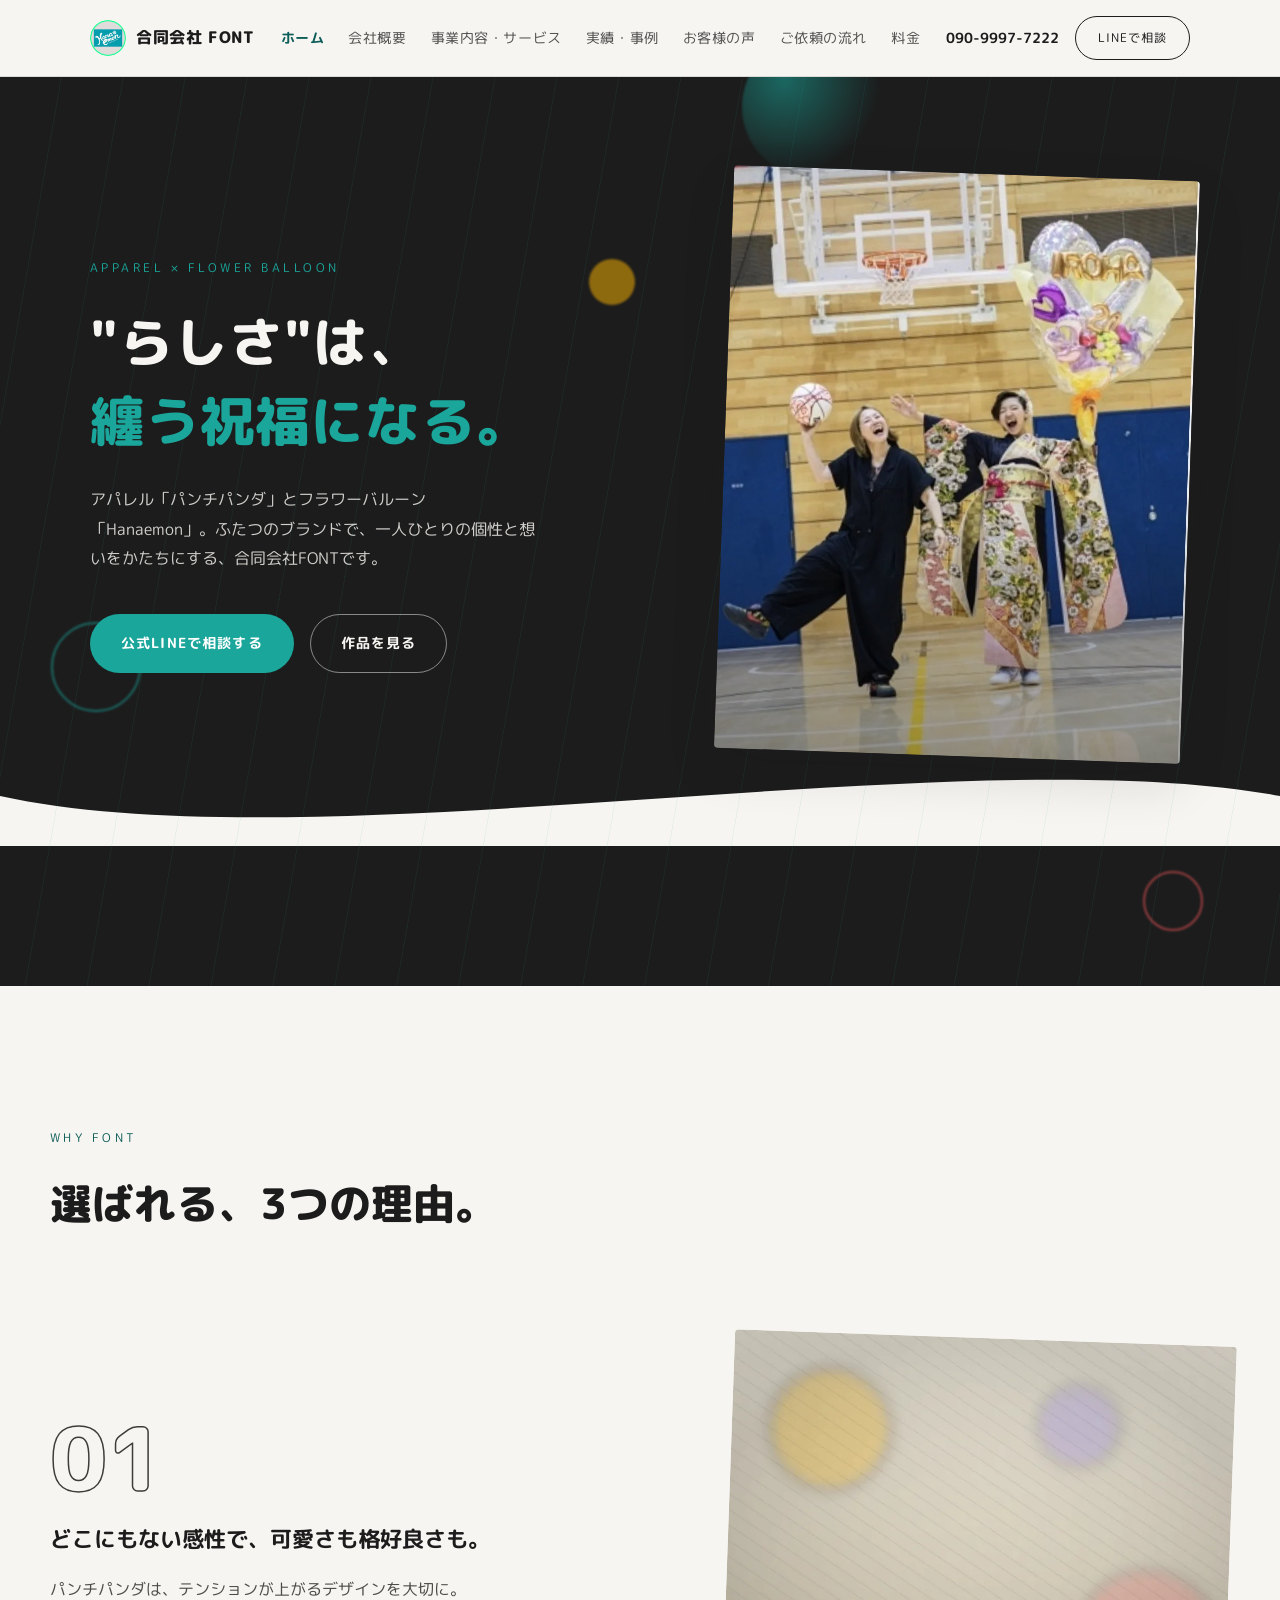
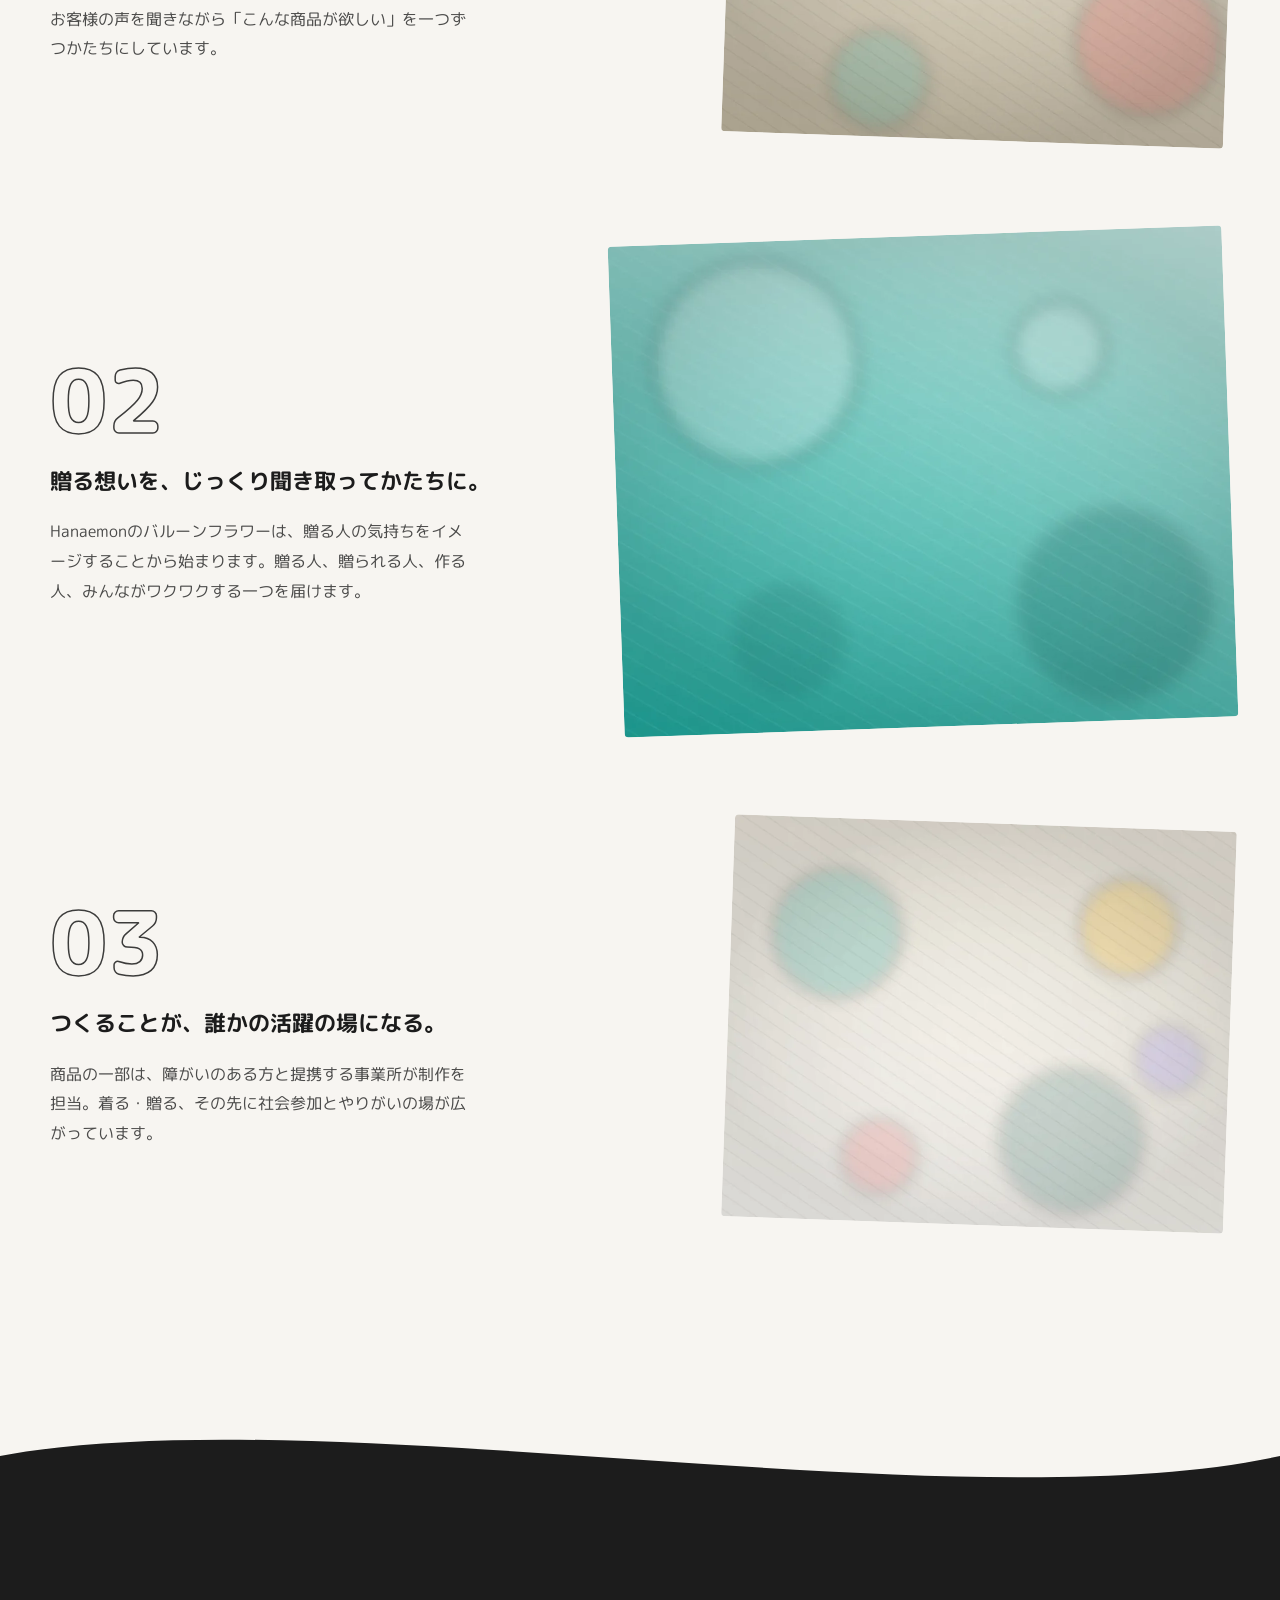
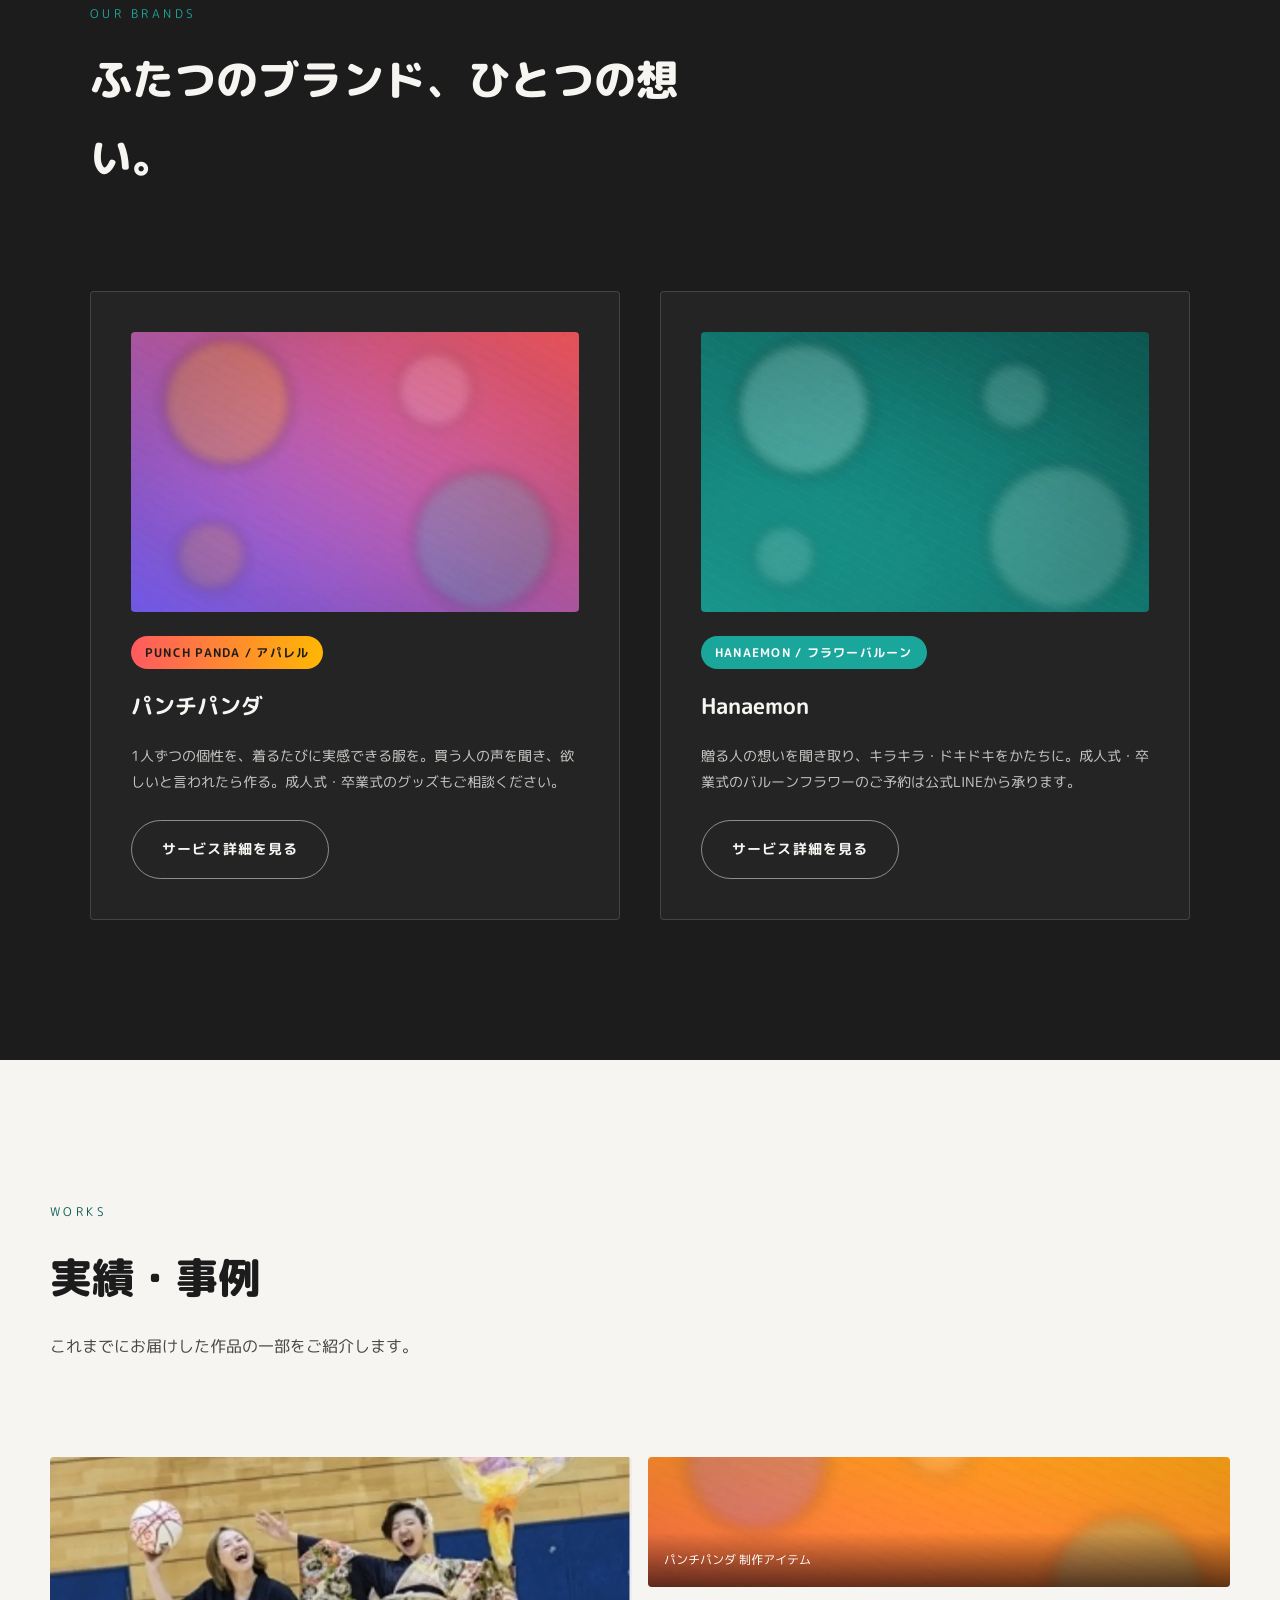
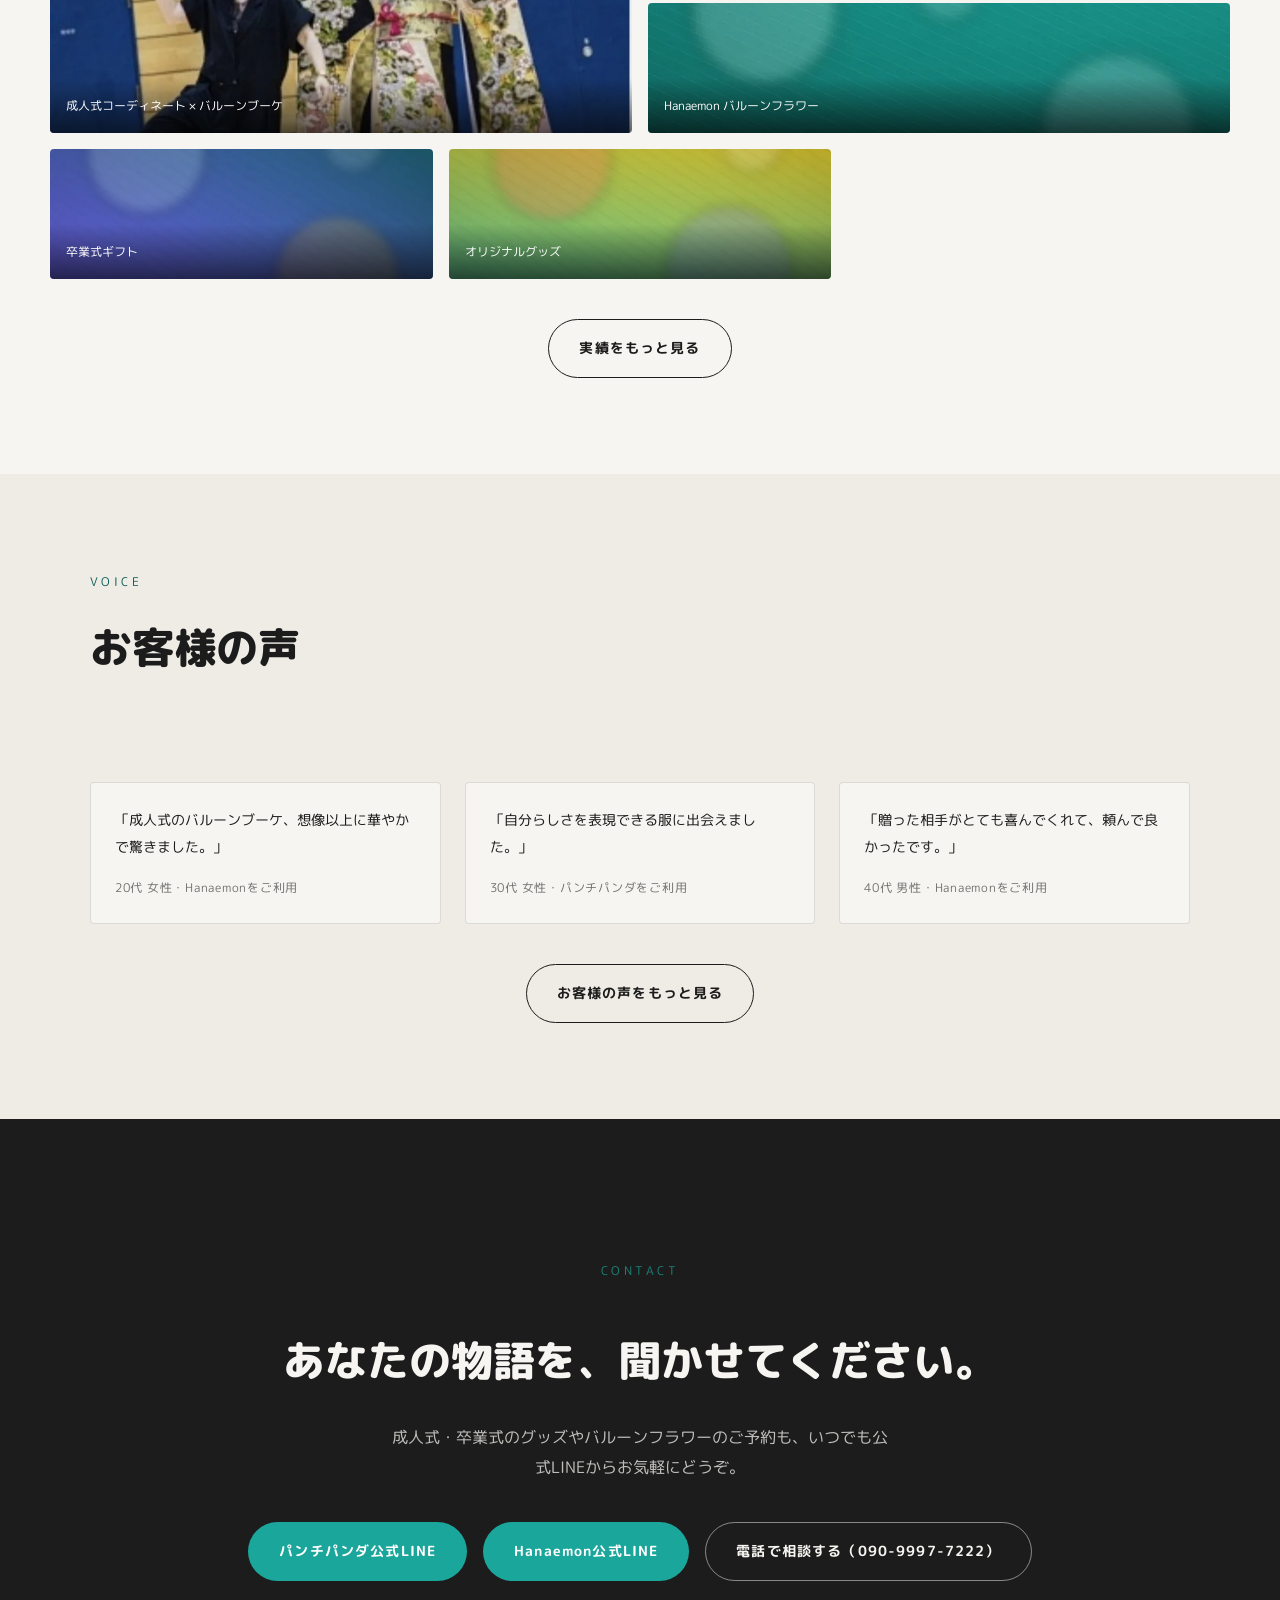
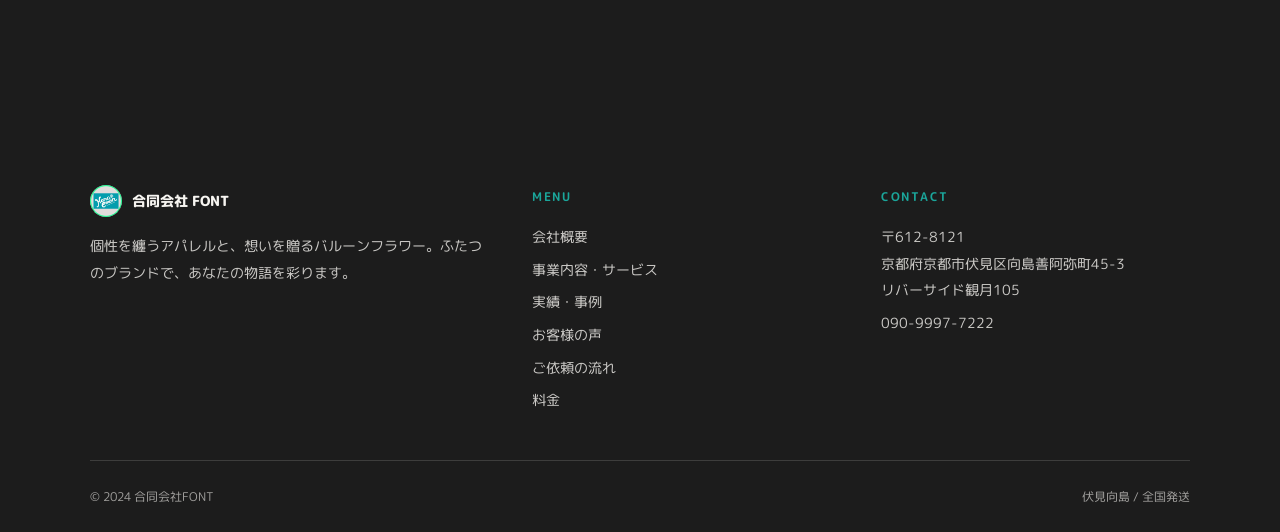
==== index.html @ 44dd6f31 "合同会社FONT コーポレートサイト 初回構築 - 全7ページ + 404ページを実装（トップ/会社概要/事業内容/実績/お客様の声/ご依頼の流れ/料金） - デザイントークンをCSS変数で一元管理、" ====
<!DOCTYPE html>
<html lang="ja">
<head>
<meta charset="UTF-8">
<meta name="viewport" content="width=device-width, initial-scale=1.0">
<title>合同会社FONT｜アパレル「パンチパンダ」× フラワーバルーン「Hanaemon」（京都・伏見向島）</title>
<meta name="description" content="京都市伏見区向島を拠点に、個性を纏うアパレル「パンチパンダ」と想いを贈るフラワーバルーン「Hanaemon」を展開する合同会社FONT。成人式・卒業式のご予約は公式LINEから。全国発送対応。">
<meta property="og:type" content="website">
<meta property="og:title" content="合同会社FONT｜パンチパンダ × Hanaemon">
<meta property="og:description" content="個性を纏うアパレルと、想いを贈るフラワーバルーン。合同会社FONTの公式サイトです。">
<meta property="og:image" content="images/hero.jpg">
<link rel="icon" href="images/favicon.png" type="image/png">
<link rel="apple-touch-icon" href="images/apple-touch-icon.png">
<link rel="preconnect" href="https://fonts.googleapis.com">
<link rel="preconnect" href="https://fonts.gstatic.com" crossorigin>
<link href="https://fonts.googleapis.com/css2?family=M+PLUS+Rounded+1c:wght@400;500;700;800&display=swap" rel="stylesheet">
<link rel="stylesheet" href="css/style.css">
</head>
<body>
<a class="skip-link" href="#main">本文へスキップ</a>

<header class="site-header">
  <div class="wrap">
    <a class="logo" href="index.html"><img src="images/logo.png" alt="合同会社FONT" width="36" height="36">合同会社 FONT</a>
    <nav class="nav">
      <button class="nav-toggle js-nav-toggle" type="button" aria-expanded="false" aria-controls="site-nav" aria-label="メニューを開閉する"><span></span></button>
      <ul class="nav-list js-site-nav" id="site-nav">
        <li><a href="index.html" aria-current="page">ホーム</a></li>
        <li><a href="about.html">会社概要</a></li>
        <li><a href="services.html">事業内容・サービス</a></li>
        <li><a href="works.html">実績・事例</a></li>
        <li><a href="voice.html">お客様の声</a></li>
        <li><a href="flow.html">ご依頼の流れ</a></li>
        <li><a href="price.html">料金</a></li>
      </ul>
    </nav>
    <div class="header-actions">
      <a class="tel-link" href="tel:09099977222">090-9997-7222</a>
      <a class="cta-pill" href="#contact">LINEで相談</a>
    </div>
  </div>
</header>

<main id="main">

  <section class="hero">
    <div class="drape"></div>
    <span class="float-orb orb-1"></span>
    <span class="float-orb orb-2"></span>
    <span class="float-orb orb-3"></span>
    <span class="float-orb orb-4"></span>
    <div class="wrap">
      <div>
        <p class="hero-eyebrow">Apparel × Flower Balloon</p>
        <h1>"らしさ"は、<em>纏う祝福になる。</em></h1>
        <p class="lead">アパレル「パンチパンダ」とフラワーバルーン「Hanaemon」。ふたつのブランドで、一人ひとりの個性と想いをかたちにする、合同会社FONTです。</p>
        <div class="hero-ctas">
          <a class="btn btn-primary" href="#contact">公式LINEで相談する</a>
          <a class="btn btn-outline-light" href="works.html">作品を見る</a>
        </div>
      </div>
      <div class="hero-visual">
        <img src="images/photo_1.webp" alt="成人式の振袖姿とバスケットボールユニフォーム姿の二人が、バルーンフラワーのブーケを手に笑い合う様子" width="917" height="1377">
      </div>
    </div>
    <svg class="wave-divider" viewBox="0 0 1440 90" preserveAspectRatio="none" aria-hidden="true"><path d="M0,40 C360,110 1080,-20 1440,40 L1440,90 L0,90 Z"></path></svg>
  </section>

  <section class="reasons wrap" id="reasons">
    <div class="section-head">
      <p class="kicker">Why FONT</p>
      <h2>選ばれる、3つの理由。</h2>
    </div>

    <div class="reason-row">
      <div class="reason-photo">
        <!-- images/section-01.webp（パンチパンダ制作風景）を配置。Codex生成画像で補完予定 -->
        <img src="images/section-01.webp" alt="パンチパンダのアパレル制作風景" loading="lazy" width="1000" height="750">
      </div>
      <div class="reason-text">
        <span class="reason-num">01</span>
        <h3>どこにもない感性で、可愛さも格好良さも。</h3>
        <p>パンチパンダは、テンションが上がるデザインを大切に。お客様の声を聞きながら「こんな商品が欲しい」を一つずつかたちにしています。</p>
      </div>
    </div>

    <div class="reason-row">
      <div class="reason-text">
        <span class="reason-num">02</span>
        <h3>贈る想いを、じっくり聞き取ってかたちに。</h3>
        <p>Hanaemonのバルーンフラワーは、贈る人の気持ちをイメージすることから始まります。贈る人、贈られる人、作る人、みんながワクワクする一つを届けます。</p>
      </div>
      <div class="reason-photo">
        <!-- images/section-02.webp（Hanaemon制作風景）を配置。Codex生成画像で補完予定 -->
        <img src="images/section-02.webp" alt="Hanaemonのバルーンフラワー制作風景" loading="lazy" width="1000" height="750">
      </div>
    </div>

    <div class="reason-row">
      <div class="reason-photo">
        <!-- images/section-03.webp（障がいのある方と一緒に取り組む制作風景）を配置。Codex生成画像で補完予定 -->
        <img src="images/section-03.webp" alt="スタッフがものづくりに取り組む様子" loading="lazy" width="1000" height="750">
      </div>
      <div class="reason-text">
        <span class="reason-num">03</span>
        <h3>つくることが、誰かの活躍の場になる。</h3>
        <p>商品の一部は、障がいのある方と提携する事業所が制作を担当。着る・贈る、その先に社会参加とやりがいの場が広がっています。</p>
      </div>
    </div>
  </section>

  <svg class="wave-divider to-ink" viewBox="0 0 1440 90" preserveAspectRatio="none" aria-hidden="true"><path d="M0,40 C360,-20 1080,110 1440,40 L1440,90 L0,90 Z"></path></svg>

  <section class="brands" id="brands">
    <div class="wrap">
      <div class="section-head">
        <p class="kicker">Our Brands</p>
        <h2 style="color:var(--color-paper);">ふたつのブランド、ひとつの想い。</h2>
      </div>
      <div class="brand-grid">
        <div class="brand-card">
          <div class="brand-photo pp">
            <!-- images/works-01.webp（パンチパンダ商品カット）を配置 -->
            <img src="images/works-01.webp" alt="パンチパンダのアパレルアイテム" loading="lazy" width="1100" height="688">
          </div>
          <span class="badge pp">PUNCH PANDA / アパレル</span>
          <h3>パンチパンダ</h3>
          <p>1人ずつの個性を、着るたびに実感できる服を。買う人の声を聞き、欲しいと言われたら作る。成人式・卒業式のグッズもご相談ください。</p>
          <a class="btn btn-outline-light" href="services.html">サービス詳細を見る</a>
        </div>
        <div class="brand-card">
          <div class="brand-photo hana">
            <!-- images/works-02.webp（Hanaemonブーケカット）を配置 -->
            <img src="images/works-02.webp" alt="Hanaemonのバルーンフラワーブーケ" loading="lazy" width="1100" height="688">
          </div>
          <span class="badge hana">HANAEMON / フラワーバルーン</span>
          <h3>Hanaemon</h3>
          <p>贈る人の想いを聞き取り、キラキラ・ドキドキをかたちに。成人式・卒業式のバルーンフラワーのご予約は公式LINEから承ります。</p>
          <a class="btn btn-outline-light" href="services.html">サービス詳細を見る</a>
        </div>
      </div>
    </div>
  </section>

  <section class="gallery-section wrap" id="gallery">
    <div class="section-head">
      <p class="kicker">Works</p>
      <h2>実績・事例</h2>
      <p class="page-lead">これまでにお届けした作品の一部をご紹介します。</p>
    </div>
    <div class="gallery">
      <figure class="g-tall">
        <img src="images/photo_1.webp" alt="成人式スタイルとバルーンブーケの組み合わせ事例" loading="lazy" width="917" height="1377">
        <figcaption>成人式コーディネート × バルーンブーケ</figcaption>
      </figure>
      <figure class="g-wide">
        <img src="images/works-03.webp" alt="パンチパンダの制作アイテム事例" loading="lazy" width="900" height="450">
        <figcaption>パンチパンダ 制作アイテム</figcaption>
      </figure>
      <figure class="g-wide">
        <img src="images/works-04.webp" alt="Hanaemonのバルーンフラワー事例" loading="lazy" width="900" height="450">
        <figcaption>Hanaemon バルーンフラワー</figcaption>
      </figure>
      <figure class="g-small">
        <img src="images/works-05.webp" alt="卒業式向けバルーンギフトの事例" loading="lazy" width="800" height="600">
        <figcaption>卒業式ギフト</figcaption>
      </figure>
      <figure class="g-small">
        <img src="images/works-06.webp" alt="パンチパンダのオリジナルグッズ事例" loading="lazy" width="800" height="600">
        <figcaption>オリジナルグッズ</figcaption>
      </figure>
    </div>
    <p class="center" style="margin-top:var(--space-4);"><a class="btn btn-outline" href="works.html">実績をもっと見る</a></p>
  </section>

  <section class="voice-section" id="voice">
    <div class="wrap">
      <div class="section-head">
        <p class="kicker">Voice</p>
        <h2>お客様の声</h2>
      </div>
      <div class="voice-row">
        <div class="voice-card">
          <p class="quote">「成人式のバルーンブーケ、想像以上に華やかで驚きました。」</p>
          <p class="who">20代 女性・Hanaemonをご利用</p>
        </div>
        <div class="voice-card">
          <p class="quote">「自分らしさを表現できる服に出会えました。」</p>
          <p class="who">30代 女性・パンチパンダをご利用</p>
        </div>
        <div class="voice-card">
          <p class="quote">「贈った相手がとても喜んでくれて、頼んで良かったです。」</p>
          <p class="who">40代 男性・Hanaemonをご利用</p>
        </div>
      </div>
      <p class="center" style="margin-top:var(--space-4);"><a class="btn btn-outline" href="voice.html">お客様の声をもっと見る</a></p>
    </div>
  </section>

  <section class="contact-cta" id="contact">
    <div class="wrap">
      <p class="kicker" style="text-align:center;color:var(--color-teal);">Contact</p>
      <h2>あなたの物語を、聞かせてください。</h2>
      <p>成人式・卒業式のグッズやバルーンフラワーのご予約も、いつでも公式LINEからお気軽にどうぞ。</p>
      <div class="contact-ctas">
        <a class="btn btn-primary" href="#" rel="noopener">パンチパンダ公式LINE</a>
        <a class="btn btn-primary" href="#" rel="noopener">Hanaemon公式LINE</a>
        <a class="btn btn-outline-light" href="tel:09099977222">電話で相談する（090-9997-7222）</a>
      </div>
    </div>
  </section>

</main>

<footer class="site-footer">
  <div class="wrap">
    <div class="footer-grid">
      <div class="footer-col">
        <div class="footer-logo"><img src="images/logo.png" alt="" width="32" height="32">合同会社 FONT</div>
        <p>個性を纏うアパレルと、想いを贈るバルーンフラワー。ふたつのブランドで、あなたの物語を彩ります。</p>
      </div>
      <div class="footer-col">
        <h4>Menu</h4>
        <a href="about.html">会社概要</a>
        <a href="services.html">事業内容・サービス</a>
        <a href="works.html">実績・事例</a>
        <a href="voice.html">お客様の声</a>
        <a href="flow.html">ご依頼の流れ</a>
        <a href="price.html">料金</a>
      </div>
      <div class="footer-col">
        <h4>Contact</h4>
        <p>〒612-8121<br>京都府京都市伏見区向島善阿弥町45-3<br>リバーサイド観月105</p>
        <a href="tel:09099977222">090-9997-7222</a>
      </div>
    </div>
    <div class="footer-bottom">
      <span>&copy; 2024 合同会社FONT</span>
      <span>伏見向島 / 全国発送</span>
    </div>
  </div>
</footer>

<script src="js/main.js"></script>
</body>
</html>
---- css/style.css ----
/* =========================================================
   合同会社FONT — style.css
   デザインの正: mockup.html の配色・フォント・余白を踏襲
   ========================================================= */

/* -----------------------------
   デザイントークン（CSS変数）
   ----------------------------- */
:root {
  /* Color */
  --color-ink: #1c1c1c;
  --color-paper: #f7f5f1;
  --color-paper-soft: #efece5;
  --color-line: rgba(28, 28, 28, 0.12);
  --color-teal: #1ba69b;
  --color-teal-deep: #0d5e58;
  --color-teal-soft: #d9efec;
  --color-pp-1: #ff5a5f;
  --color-pp-2: #ffb703;
  --color-pp-3: #7b61ff;
  --color-pp-4: #2ec4b6;
  --color-white: #ffffff;

  /* Typography */
  --font-base: 'M PLUS Rounded 1c', 'Hiragino Maru Gothic ProN', 'Yu Gothic', sans-serif;
  --fs-xs: 0.78rem;
  --fs-sm: 0.9rem;
  --fs-base: 1rem;
  --fs-md: 1.15rem;
  --fs-lg: 1.4rem;
  --fs-xl: 1.9rem;
  --fs-xxl: clamp(1.9rem, 4vw, 2.6rem);
  --fs-hero: clamp(2.1rem, 4.6vw, 3.4rem);

  /* Spacing scale */
  --space-1: 8px;
  --space-2: 16px;
  --space-3: 24px;
  --space-4: 40px;
  --space-5: 64px;
  --space-6: 96px;
  --space-7: 140px;

  /* Misc */
  --radius: 4px;
  --radius-pill: 999px;
  --shadow-soft: 0 20px 50px rgba(28, 28, 28, 0.12);
  --max-width: 1180px;
  --header-height: 76px;
}

/* -----------------------------
   リセットCSS
   ----------------------------- */
*,
*::before,
*::after {
  box-sizing: border-box;
}

html {
  -webkit-text-size-adjust: 100%;
  scroll-behavior: smooth;
  scroll-padding-top: var(--header-height);
}

body {
  margin: 0;
  font-family: var(--font-base);
  background: var(--color-paper);
  color: var(--color-ink);
  line-height: 1.85;
  -webkit-font-smoothing: antialiased;
}

img,
picture,
svg {
  max-width: 100%;
  display: block;
}

ul,
ol {
  margin: 0;
  padding: 0;
  list-style: none;
}

a {
  color: inherit;
  text-decoration: none;
}

button,
input,
textarea,
select {
  font: inherit;
  color: inherit;
}

h1, h2, h3, h4, h5, h6, p {
  margin: 0;
}

table {
  border-collapse: collapse;
  width: 100%;
}

/* -----------------------------
   レイアウト共通
   ----------------------------- */
.wrap {
  max-width: var(--max-width);
  margin: 0 auto;
  padding: 0 var(--space-4);
}

@media (max-width: 640px) {
  .wrap {
    padding: 0 var(--space-3);
  }
}

main {
  display: block;
}

.section-head {
  max-width: 640px;
  margin-bottom: var(--space-6);
}

.kicker {
  font-size: var(--fs-xs);
  letter-spacing: 0.28em;
  color: var(--color-teal-deep);
  text-transform: uppercase;
  margin-bottom: var(--space-2);
}

.section-head h2 {
  font-size: var(--fs-xxl);
  font-weight: 800;
}

.page-lead {
  max-width: 640px;
  opacity: 0.8;
  margin-top: var(--space-2);
}

/* -----------------------------
   ボタン
   ----------------------------- */
.btn {
  display: inline-flex;
  align-items: center;
  gap: 8px;
  padding: 15px 30px;
  border-radius: var(--radius-pill);
  font-size: var(--fs-sm);
  letter-spacing: 0.08em;
  font-weight: 700;
  transition: transform 0.25s ease, opacity 0.25s ease;
  cursor: pointer;
  border: 1px solid transparent;
  background: none;
}

.btn:hover {
  transform: translateY(-3px);
  opacity: 0.92;
}

.btn-primary {
  background: var(--color-teal);
  color: var(--color-white);
}

.btn-outline {
  border-color: var(--color-ink);
  color: var(--color-ink);
}

.btn-outline-light {
  border-color: rgba(247, 245, 241, 0.5);
  color: var(--color-paper);
}

/* -----------------------------
   バッジ（ブランドチップ）
   ----------------------------- */
.badge {
  display: inline-block;
  font-size: var(--fs-xs);
  letter-spacing: 0.1em;
  padding: 5px 14px;
  border-radius: var(--radius-pill);
  margin-bottom: var(--space-2);
  font-weight: 700;
}

.badge.pp {
  background: linear-gradient(90deg, var(--color-pp-1), var(--color-pp-2));
  color: var(--color-ink);
}

.badge.hana {
  background: var(--color-teal);
  color: var(--color-white);
}

/* -----------------------------
   ヘッダー
   ----------------------------- */
.site-header {
  position: sticky;
  top: 0;
  z-index: 50;
  background: rgba(247, 245, 241, 0.92);
  backdrop-filter: blur(6px);
  border-bottom: 1px solid var(--color-line);
}

.site-header .wrap {
  display: flex;
  align-items: center;
  justify-content: space-between;
  height: var(--header-height);
}

.logo {
  display: flex;
  align-items: center;
  gap: 10px;
  font-weight: 800;
  font-size: 1rem;
  letter-spacing: 0.04em;
}

.logo img {
  height: 36px;
  width: 36px;
  border-radius: 50%;
  object-fit: cover;
}

.nav {
  display: flex;
  align-items: center;
  gap: var(--space-4);
}

.nav-list {
  display: flex;
  gap: var(--space-3);
  font-size: var(--fs-sm);
  letter-spacing: 0.04em;
}

.nav-list a {
  opacity: 0.75;
  transition: opacity 0.2s ease;
}

.nav-list a:hover,
.nav-list a[aria-current="page"] {
  opacity: 1;
  color: var(--color-teal-deep);
  font-weight: 700;
}

.header-actions {
  display: flex;
  align-items: center;
  gap: var(--space-2);
}

.tel-link {
  font-size: var(--fs-sm);
  font-weight: 700;
  white-space: nowrap;
}

.cta-pill {
  border: 1px solid var(--color-ink);
  border-radius: var(--radius-pill);
  padding: 9px 22px;
  font-size: var(--fs-xs);
  letter-spacing: 0.08em;
  white-space: nowrap;
  transition: background 0.2s ease, color 0.2s ease;
}

.cta-pill:hover {
  background: var(--color-ink);
  color: var(--color-paper);
}

.nav-toggle {
  display: none;
  width: 40px;
  height: 40px;
  border: none;
  background: none;
  position: relative;
  cursor: pointer;
}

.nav-toggle span,
.nav-toggle span::before,
.nav-toggle span::after {
  content: '';
  position: absolute;
  left: 8px;
  right: 8px;
  height: 2px;
  background: var(--color-ink);
  transition: transform 0.25s ease, opacity 0.25s ease;
}

.nav-toggle span { top: 19px; }
.nav-toggle span::before { top: -8px; }
.nav-toggle span::after { top: 8px; }

body.nav-open .nav-toggle span { background: transparent; }
body.nav-open .nav-toggle span::before { transform: translateY(8px) rotate(45deg); }
body.nav-open .nav-toggle span::after { transform: translateY(-8px) rotate(-45deg); }

@media (max-width: 900px) {
  .nav-list {
    position: fixed;
    top: var(--header-height);
    left: 0;
    right: 0;
    bottom: 0;
    flex-direction: column;
    background: var(--color-paper);
    padding: var(--space-4) var(--space-4);
    gap: var(--space-3);
    font-size: var(--fs-md);
    transform: translateY(-8px);
    opacity: 0;
    visibility: hidden;
    transition: opacity 0.25s ease, transform 0.25s ease, visibility 0.25s ease;
    overflow-y: auto;
  }

  .nav-list.is-open {
    opacity: 1;
    transform: translateY(0);
    visibility: visible;
  }

  .nav-toggle {
    display: block;
  }

  .header-actions .cta-pill {
    display: none;
  }
}

/* -----------------------------
   フッター
   ----------------------------- */
.site-footer {
  background: var(--color-ink);
  color: var(--color-paper);
  padding: var(--space-5) 0 var(--space-3);
  font-size: var(--fs-sm);
}

.footer-grid {
  display: grid;
  grid-template-columns: 1.3fr 1fr 1fr;
  gap: var(--space-4);
  padding-bottom: var(--space-4);
  border-bottom: 1px solid rgba(247, 245, 241, 0.15);
}

.footer-logo {
  display: flex;
  align-items: center;
  gap: 10px;
  font-weight: 800;
  margin-bottom: var(--space-2);
}

.footer-logo img {
  height: 32px;
  width: 32px;
  border-radius: 50%;
  object-fit: cover;
  background: var(--color-paper);
}

.footer-col h4 {
  font-size: var(--fs-xs);
  letter-spacing: 0.14em;
  text-transform: uppercase;
  color: var(--color-teal);
  margin-bottom: var(--space-2);
}

.footer-col p,
.footer-col a {
  opacity: 0.8;
  display: block;
  margin-bottom: 6px;
}

.footer-col a:hover {
  opacity: 1;
}

.footer-bottom {
  display: flex;
  justify-content: space-between;
  flex-wrap: wrap;
  gap: var(--space-2);
  padding-top: var(--space-3);
  opacity: 0.6;
  font-size: var(--fs-xs);
}

@media (max-width: 760px) {
  .footer-grid {
    grid-template-columns: 1fr;
    gap: var(--space-3);
  }
}

/* -----------------------------
   ウェーブ区切り
   ----------------------------- */
.wave-divider {
  display: block;
  width: 100%;
  height: 90px;
}

.wave-divider path {
  fill: var(--color-paper);
}

.wave-divider.to-ink path {
  fill: var(--color-ink);
}

/* -----------------------------
   ヒーロー（トップページ）
   ----------------------------- */
.hero {
  position: relative;
  overflow: hidden;
  background: var(--color-ink);
  color: var(--color-paper);
  padding: var(--space-6) 0 var(--space-7);
}

.hero .wrap {
  position: relative;
  z-index: 2;
  display: grid;
  grid-template-columns: 1.1fr 0.9fr;
  gap: var(--space-5);
  align-items: center;
}

.hero-eyebrow {
  font-size: var(--fs-xs);
  letter-spacing: 0.28em;
  color: var(--color-teal);
  margin-bottom: var(--space-3);
  text-transform: uppercase;
}

.hero h1 {
  font-size: var(--fs-hero);
  font-weight: 800;
  line-height: 1.45;
  margin: 0 0 var(--space-3);
  letter-spacing: 0.02em;
}

.hero h1 em {
  font-style: normal;
  color: var(--color-teal);
  display: block;
}

.hero .lead {
  font-size: var(--fs-base);
  opacity: 0.82;
  max-width: 46ch;
  margin-bottom: var(--space-4);
}

.hero-ctas {
  display: flex;
  gap: var(--space-2);
  flex-wrap: wrap;
}

.hero-visual {
  position: relative;
  aspect-ratio: 4 / 5;
  border-radius: var(--radius);
  overflow: hidden;
  transform: rotate(2deg);
  box-shadow: var(--shadow-soft);
}

.hero-visual img {
  width: 100%;
  height: 100%;
  object-fit: cover;
}

.hero-visual::after {
  content: '';
  position: absolute;
  inset: 0;
  background: linear-gradient(0deg, rgba(0, 0, 0, 0.35), transparent 45%);
  pointer-events: none;
}

.float-orb {
  position: absolute;
  border-radius: 50%;
  filter: blur(1px);
  opacity: 0.55;
  animation: floaty 9s ease-in-out infinite;
}

.orb-1 { width: 140px; height: 140px; background: radial-gradient(circle at 30% 30%, var(--color-teal), transparent 70%); top: -40px; left: 58%; animation-duration: 11s; }
.orb-2 { width: 90px; height: 90px; border: 2px solid var(--color-teal); top: 60%; left: 4%; animation-duration: 8s; animation-delay: 1.2s; }
.orb-3 { width: 46px; height: 46px; background: var(--color-pp-2); top: 20%; left: 46%; opacity: 0.5; animation-duration: 7s; animation-delay: 0.4s; }
.orb-4 { width: 60px; height: 60px; border: 2px solid var(--color-pp-1); border-radius: 50%; bottom: 6%; right: 6%; animation-duration: 10s; }

@keyframes floaty {
  0%, 100% { transform: translateY(0) translateX(0); }
  50% { transform: translateY(-22px) translateX(10px); }
}

.drape {
  position: absolute;
  inset: 0;
  z-index: 1;
  opacity: 0.15;
  background-image: repeating-linear-gradient(100deg, transparent 0 60px, rgba(27, 166, 155, 0.5) 60px 61px);
}

@media (prefers-reduced-motion: reduce) {
  .float-orb { animation: none; }
}

/* -----------------------------
   ページヒーロー（下層ページ用の簡易見出し）
   ----------------------------- */
.page-hero {
  background: var(--color-ink);
  color: var(--color-paper);
  padding: var(--space-5) 0 var(--space-6);
  position: relative;
  overflow: hidden;
}

.page-hero h1 {
  font-size: var(--fs-xxl);
  font-weight: 800;
}

/* -----------------------------
   選ばれる理由（連番セクション）
   ----------------------------- */
.reasons {
  padding: var(--space-7) 0 var(--space-6);
}

.reason-row {
  display: grid;
  grid-template-columns: 0.9fr 1.1fr;
  gap: var(--space-5);
  align-items: center;
  margin-bottom: var(--space-6);
}

.reason-row:nth-child(even) {
  direction: rtl;
}

.reason-row:nth-child(even) > * {
  direction: ltr;
}

.reason-num {
  font-size: 5.5rem;
  font-weight: 800;
  color: transparent;
  -webkit-text-stroke: 1.5px var(--color-ink);
  line-height: 1;
  opacity: 0.85;
}

.reason-photo {
  aspect-ratio: 5 / 4;
  background: var(--color-paper-soft);
  border-radius: var(--radius);
  transform: rotate(-2deg);
  transition: transform 0.4s ease, filter 0.4s ease;
  overflow: hidden;
}

.reason-row:nth-child(even) .reason-photo {
  transform: rotate(2deg);
}

.reason-photo:hover {
  transform: rotate(0deg) scale(1.02);
  filter: saturate(1.15);
}

.reason-photo img {
  width: 100%;
  height: 100%;
  object-fit: cover;
}

.reason-text h3 {
  font-size: var(--fs-lg);
  margin: var(--space-2) 0;
  font-weight: 700;
}

.reason-text p {
  opacity: 0.78;
  max-width: 42ch;
}

/* -----------------------------
   ブランド紹介
   ----------------------------- */
.brands {
  background: var(--color-ink);
  color: var(--color-paper);
  padding: var(--space-6) 0 var(--space-7);
}

.brands .kicker {
  color: var(--color-teal);
}

.brand-grid {
  display: grid;
  grid-template-columns: 1fr 1fr;
  gap: var(--space-4);
  margin-top: var(--space-5);
}

.brand-card {
  background: rgba(247, 245, 241, 0.04);
  border: 1px solid rgba(247, 245, 241, 0.14);
  border-radius: var(--radius);
  padding: var(--space-4);
}

.brand-photo {
  aspect-ratio: 16 / 10;
  border-radius: var(--radius);
  margin-bottom: var(--space-3);
  overflow: hidden;
}

.brand-photo img {
  width: 100%;
  height: 100%;
  object-fit: cover;
}

.brand-card h3 {
  font-size: var(--fs-lg);
  margin: 0 0 var(--space-2);
}

.brand-card p {
  opacity: 0.78;
  font-size: var(--fs-sm);
}

.brand-card .btn {
  margin-top: var(--space-3);
}

@media (max-width: 900px) {
  .brand-grid {
    grid-template-columns: 1fr;
  }
}

/* -----------------------------
   ギャラリー
   ----------------------------- */
.gallery-section {
  padding: var(--space-7) 0 var(--space-6);
}

.gallery {
  display: grid;
  grid-template-columns: repeat(6, 1fr);
  grid-auto-rows: 130px;
  gap: var(--space-2);
  margin-top: var(--space-5);
}

.gallery figure {
  margin: 0;
  border-radius: var(--radius);
  overflow: hidden;
  position: relative;
  background: var(--color-paper-soft);
}

.gallery img {
  width: 100%;
  height: 100%;
  object-fit: cover;
  transition: transform 0.35s ease, filter 0.35s ease;
}

.gallery figure:hover img {
  transform: scale(1.05);
  filter: saturate(1.25);
}

.gallery figcaption {
  position: absolute;
  left: 0;
  right: 0;
  bottom: 0;
  padding: var(--space-2);
  font-size: var(--fs-xs);
  color: var(--color-white);
  background: linear-gradient(0deg, rgba(0, 0, 0, 0.6), transparent);
}

.gallery .g-tall { grid-column: span 3; grid-row: span 2; }
.gallery .g-wide { grid-column: span 3; grid-row: span 1; }
.gallery .g-small { grid-column: span 2; grid-row: span 1; }

@media (max-width: 760px) {
  .gallery {
    grid-template-columns: repeat(2, 1fr);
    grid-auto-rows: 160px;
  }
  .gallery .g-tall,
  .gallery .g-wide,
  .gallery .g-small {
    grid-column: span 1;
    grid-row: span 1;
  }
}

/* -----------------------------
   お客様の声
   ----------------------------- */
.voice-section {
  padding: var(--space-6) 0;
  background: var(--color-paper-soft);
}

.voice-row {
  display: grid;
  grid-template-columns: repeat(3, 1fr);
  gap: var(--space-3);
  margin-top: var(--space-5);
}

.voice-card {
  background: var(--color-paper);
  border: 1px solid var(--color-line);
  border-radius: var(--radius);
  padding: var(--space-3);
}

.voice-card .voice-photo {
  aspect-ratio: 4 / 3;
  border-radius: var(--radius);
  overflow: hidden;
  margin-bottom: var(--space-2);
}

.voice-card .voice-photo img {
  width: 100%;
  height: 100%;
  object-fit: cover;
}

.voice-card p.quote {
  font-size: var(--fs-sm);
  margin-bottom: var(--space-2);
}

.voice-card .who {
  font-size: var(--fs-xs);
  opacity: 0.6;
  letter-spacing: 0.06em;
}

@media (max-width: 760px) {
  .voice-row {
    grid-template-columns: 1fr;
  }
}

/* -----------------------------
   お問い合わせCTA
   ----------------------------- */
.contact-cta {
  padding: var(--space-7) 0;
  text-align: center;
  position: relative;
  overflow: hidden;
  background: var(--color-ink);
  color: var(--color-paper);
}

.contact-cta h2 {
  font-size: var(--fs-xxl);
  font-weight: 800;
  margin-bottom: var(--space-3);
}

.contact-cta p {
  opacity: 0.75;
  max-width: 50ch;
  margin: 0 auto var(--space-4);
}

.contact-ctas {
  display: flex;
  gap: var(--space-2);
  justify-content: center;
  flex-wrap: wrap;
}

/* -----------------------------
   汎用: テーブル（会社概要・料金）
   ----------------------------- */
.info-table {
  border-top: 1px solid var(--color-line);
  margin-top: var(--space-5);
}

.info-table tr {
  border-bottom: 1px solid var(--color-line);
}

.info-table th,
.info-table td {
  text-align: left;
  padding: var(--space-3) var(--space-2);
  font-size: var(--fs-sm);
  vertical-align: top;
}

.info-table th {
  width: 220px;
  color: var(--color-teal-deep);
  font-weight: 700;
  letter-spacing: 0.04em;
}

@media (max-width: 640px) {
  .info-table,
  .info-table thead,
  .info-table tbody,
  .info-table tr,
  .info-table th,
  .info-table td {
    display: block;
    width: 100%;
  }
  .info-table th {
    border-bottom: none;
    padding-bottom: 4px;
  }
  .info-table tr {
    padding: var(--space-2) 0;
  }
  .price-table thead {
    margin-bottom: var(--space-1);
  }
  .price-table thead th {
    padding: var(--space-1) var(--space-2);
  }
}

.price-table th,
.price-table td {
  padding: var(--space-2);
}

.price-table thead th {
  background: var(--color-ink);
  color: var(--color-paper);
  width: auto;
}

/* -----------------------------
   汎用: ステップカード（ご依頼の流れ）
   ----------------------------- */
.flow-grid {
  display: grid;
  grid-template-columns: repeat(3, 1fr);
  gap: var(--space-3);
  margin-top: var(--space-5);
}

.flow-card {
  background: var(--color-white);
  border: 1px solid var(--color-line);
  border-radius: var(--radius);
  padding: var(--space-3);
  position: relative;
}

.flow-card .flow-num {
  font-size: 2.2rem;
  font-weight: 800;
  color: var(--color-teal);
  margin-bottom: var(--space-1);
}

.flow-card h3 {
  font-size: var(--fs-md);
  margin-bottom: var(--space-1);
  font-weight: 700;
}

.flow-card p {
  font-size: var(--fs-sm);
  opacity: 0.78;
}

@media (max-width: 900px) {
  .flow-grid {
    grid-template-columns: 1fr;
  }
}

/* -----------------------------
   汎用ユーティリティ
   ----------------------------- */
.section {
  padding: var(--space-6) 0;
}

.section-alt {
  background: var(--color-paper-soft);
}

.center {
  text-align: center;
}

.sr-only {
  position: absolute;
  width: 1px;
  height: 1px;
  padding: 0;
  margin: -1px;
  overflow: hidden;
  clip: rect(0, 0, 0, 0);
  white-space: nowrap;
  border: 0;
}

.skip-link {
  position: absolute;
  left: -9999px;
  top: 0;
  background: var(--color-teal);
  color: var(--color-white);
  padding: 10px 16px;
  z-index: 100;
}

.skip-link:focus {
  left: var(--space-2);
  top: var(--space-2);
}
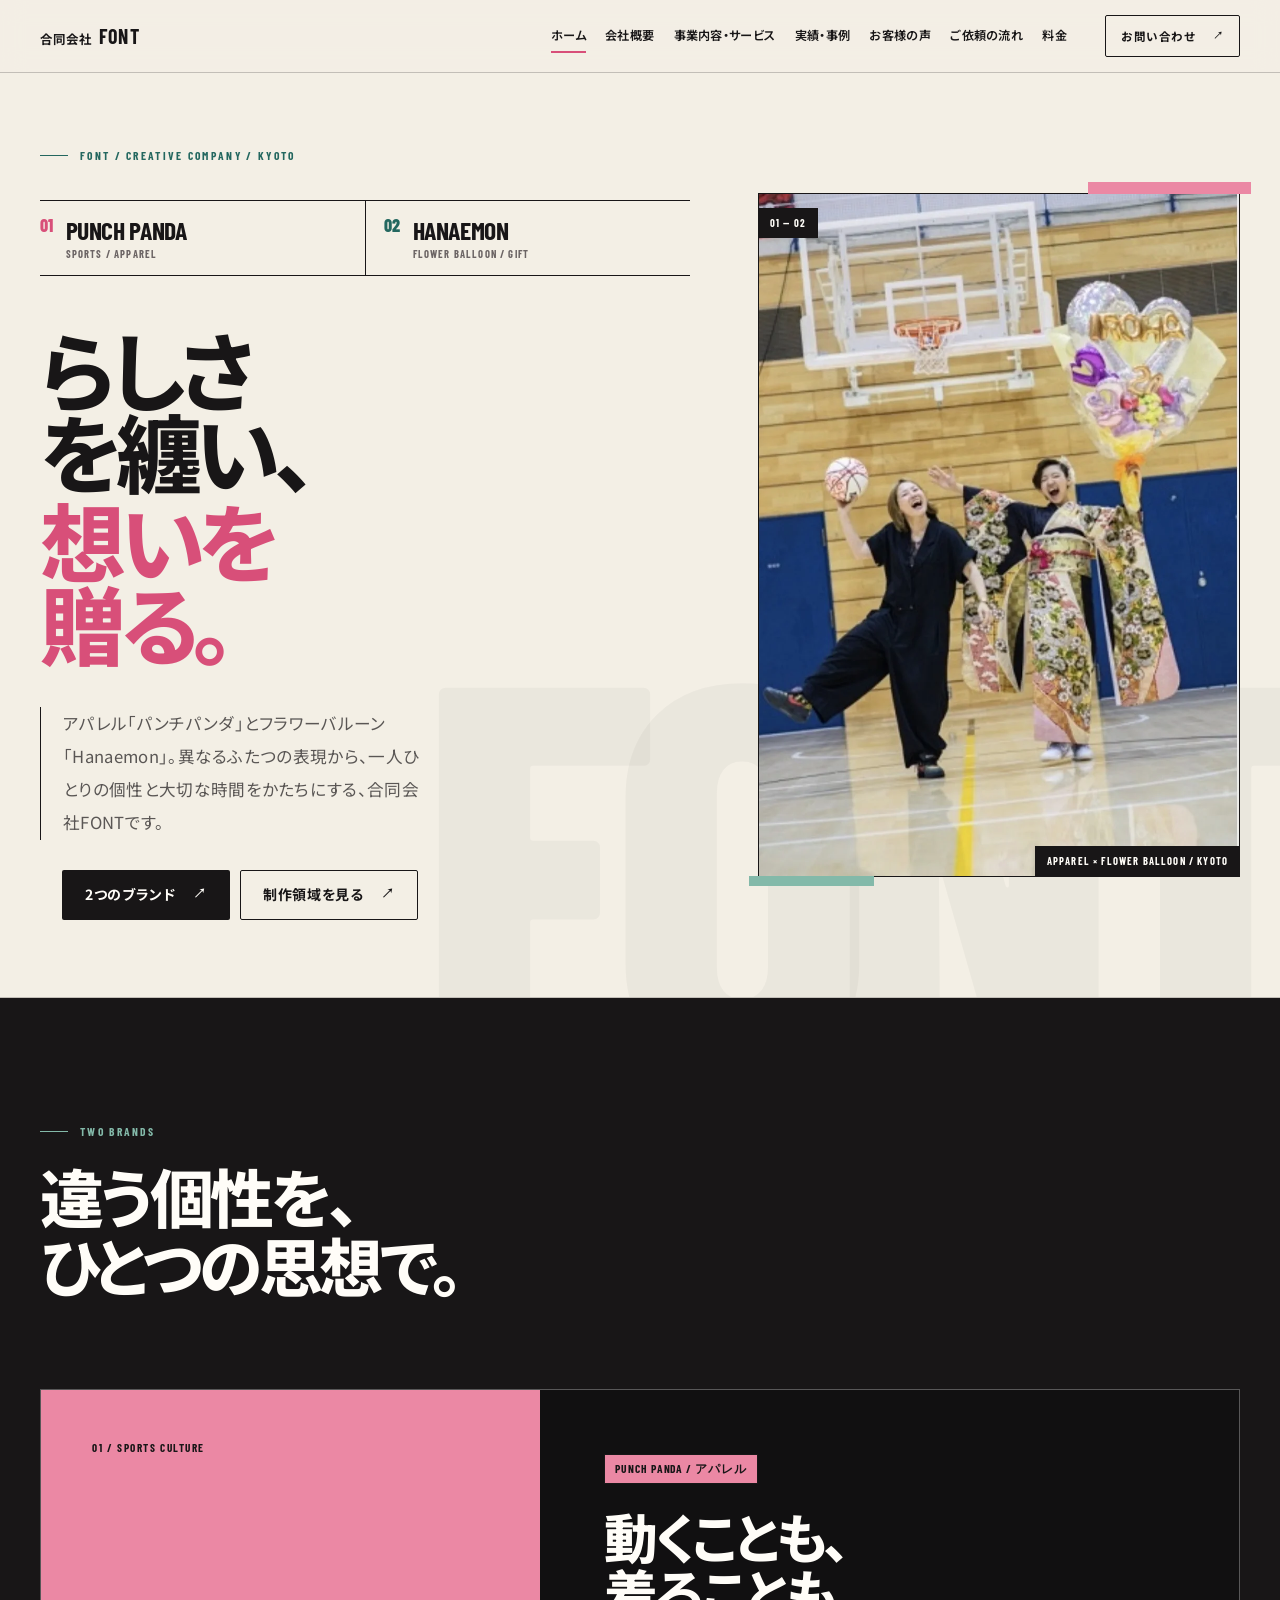
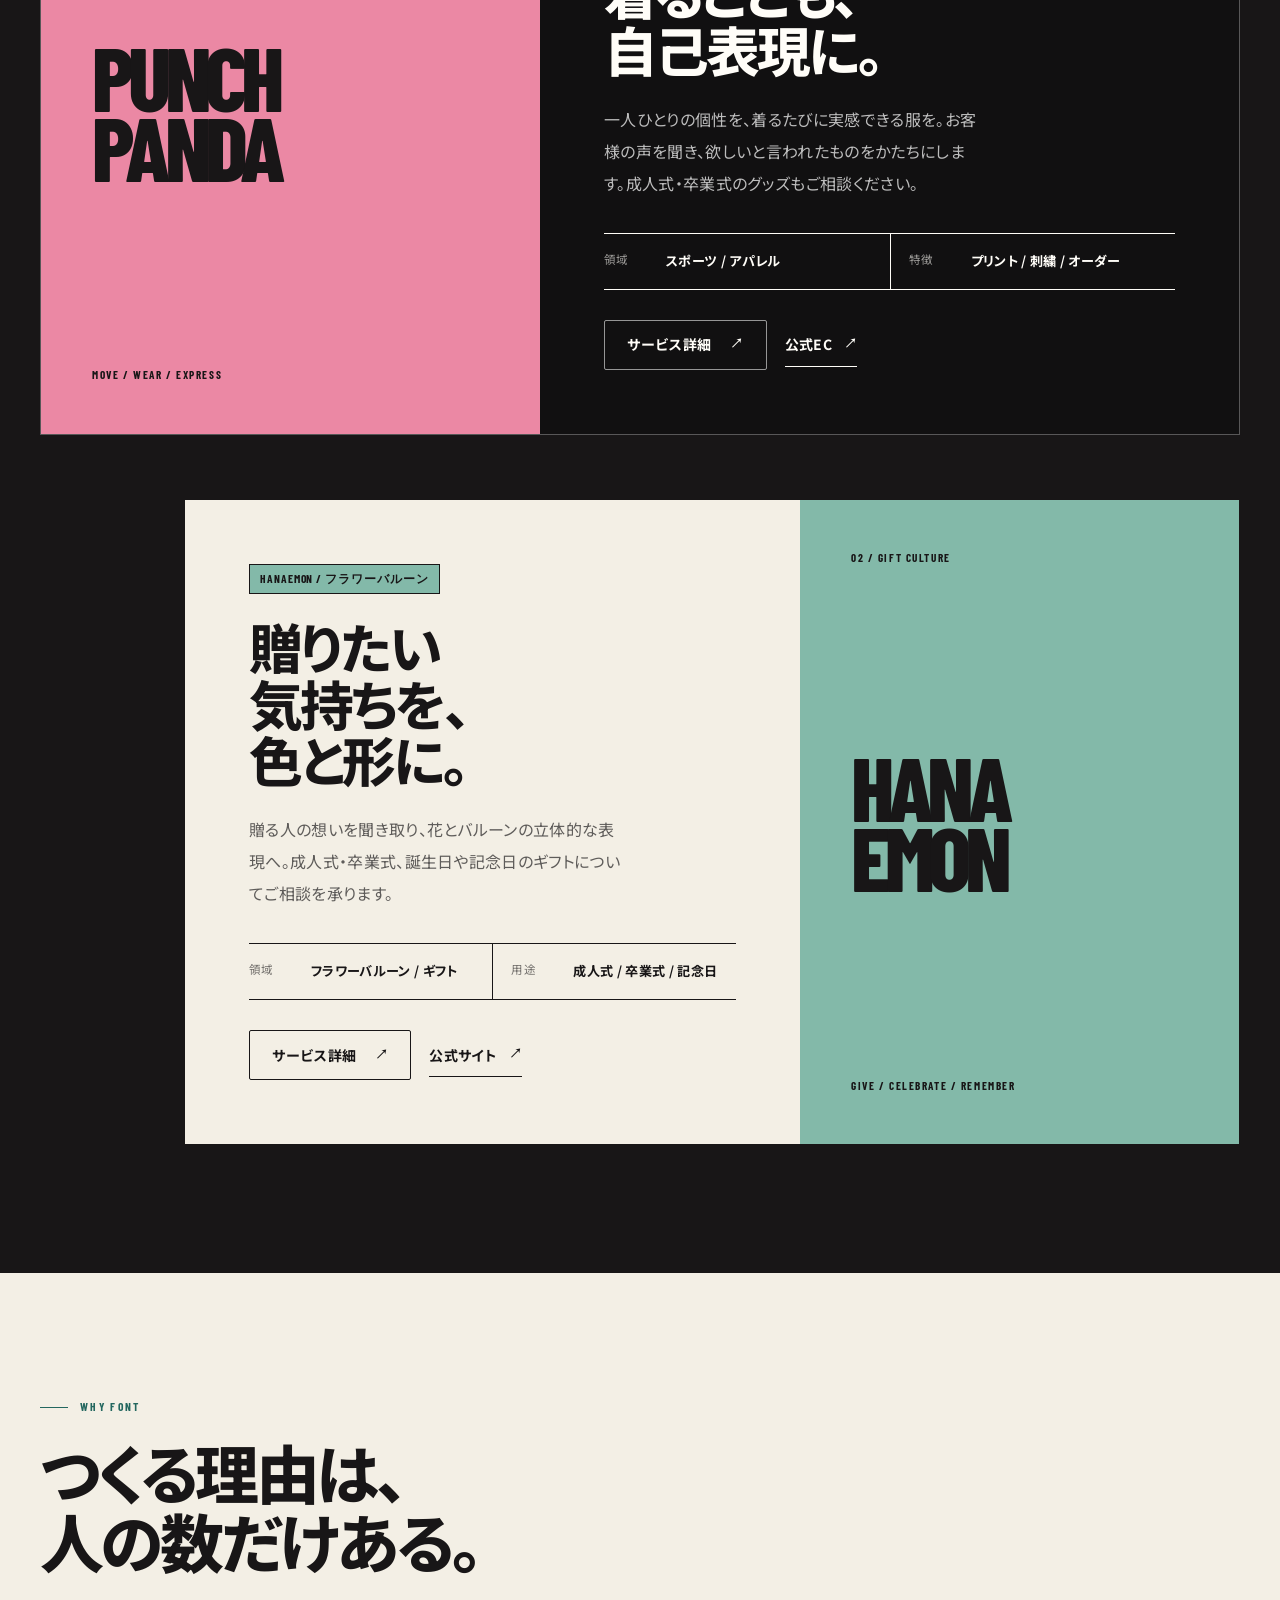
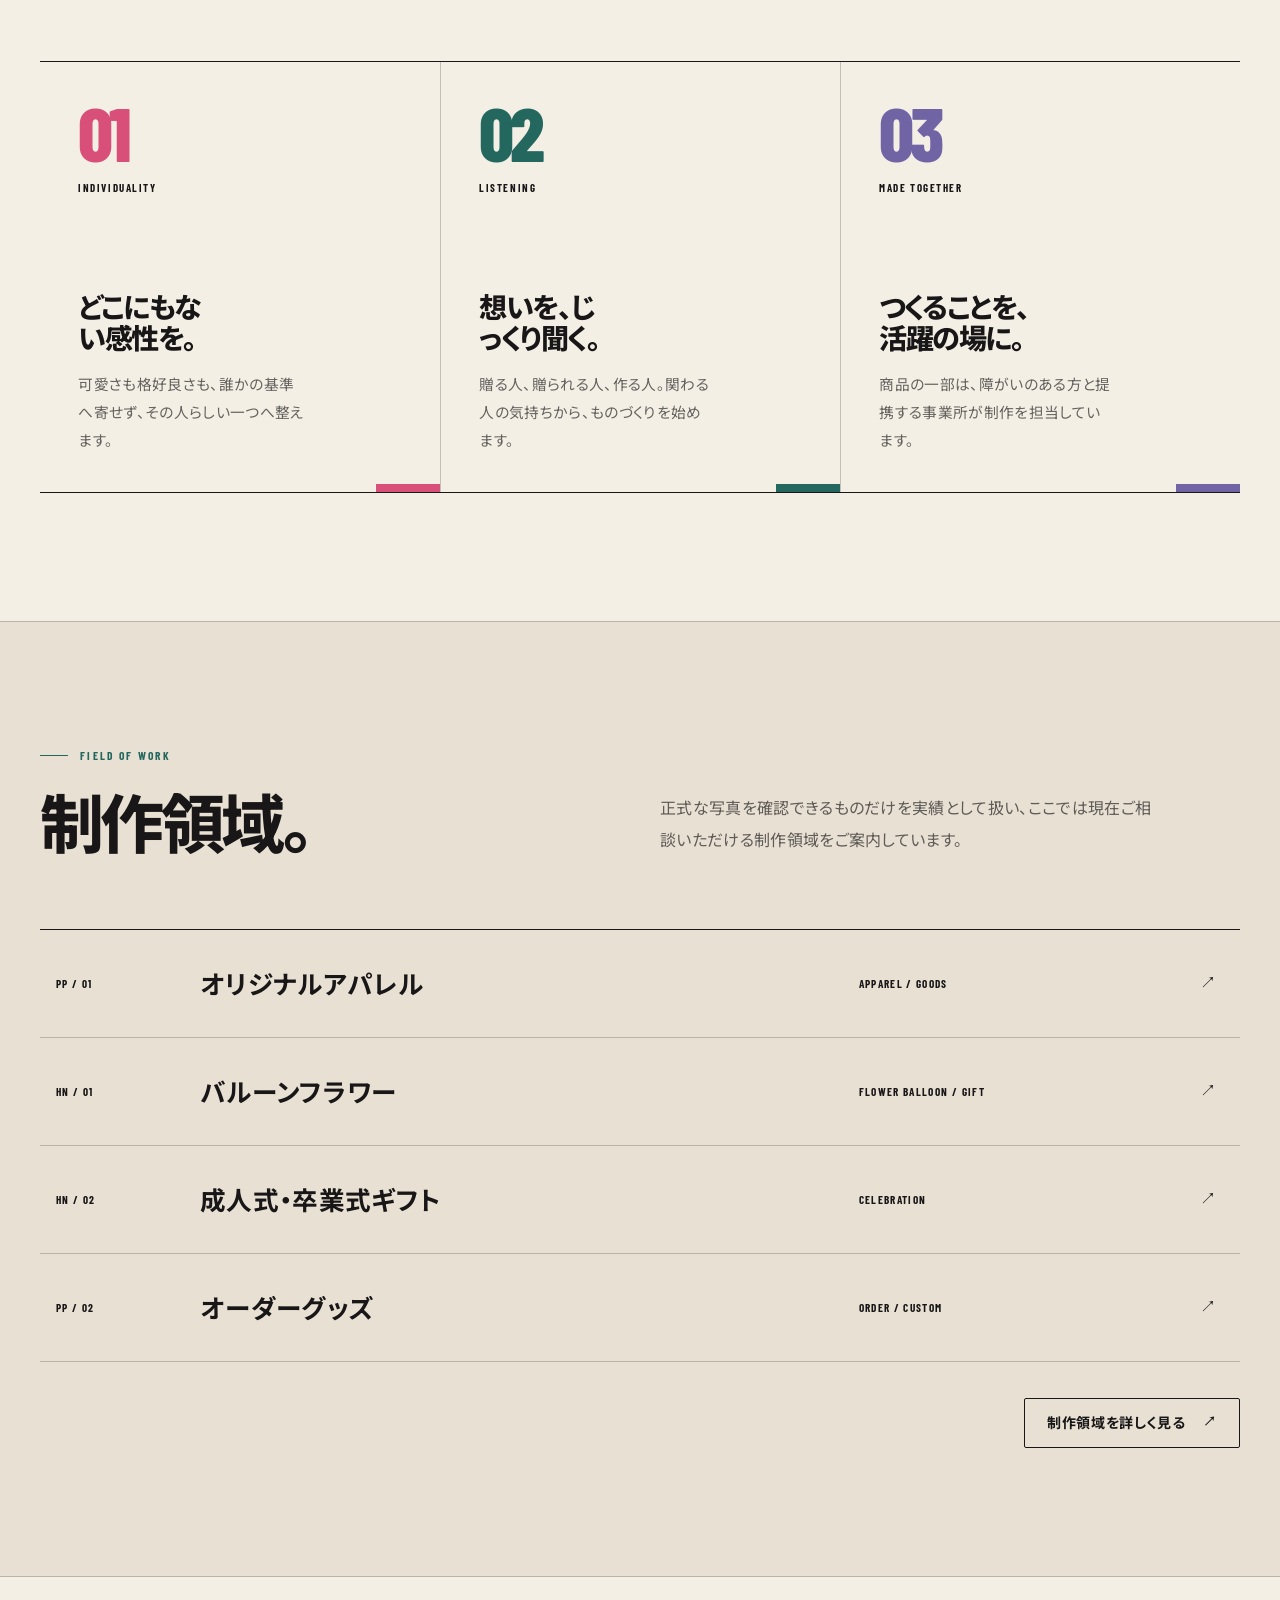
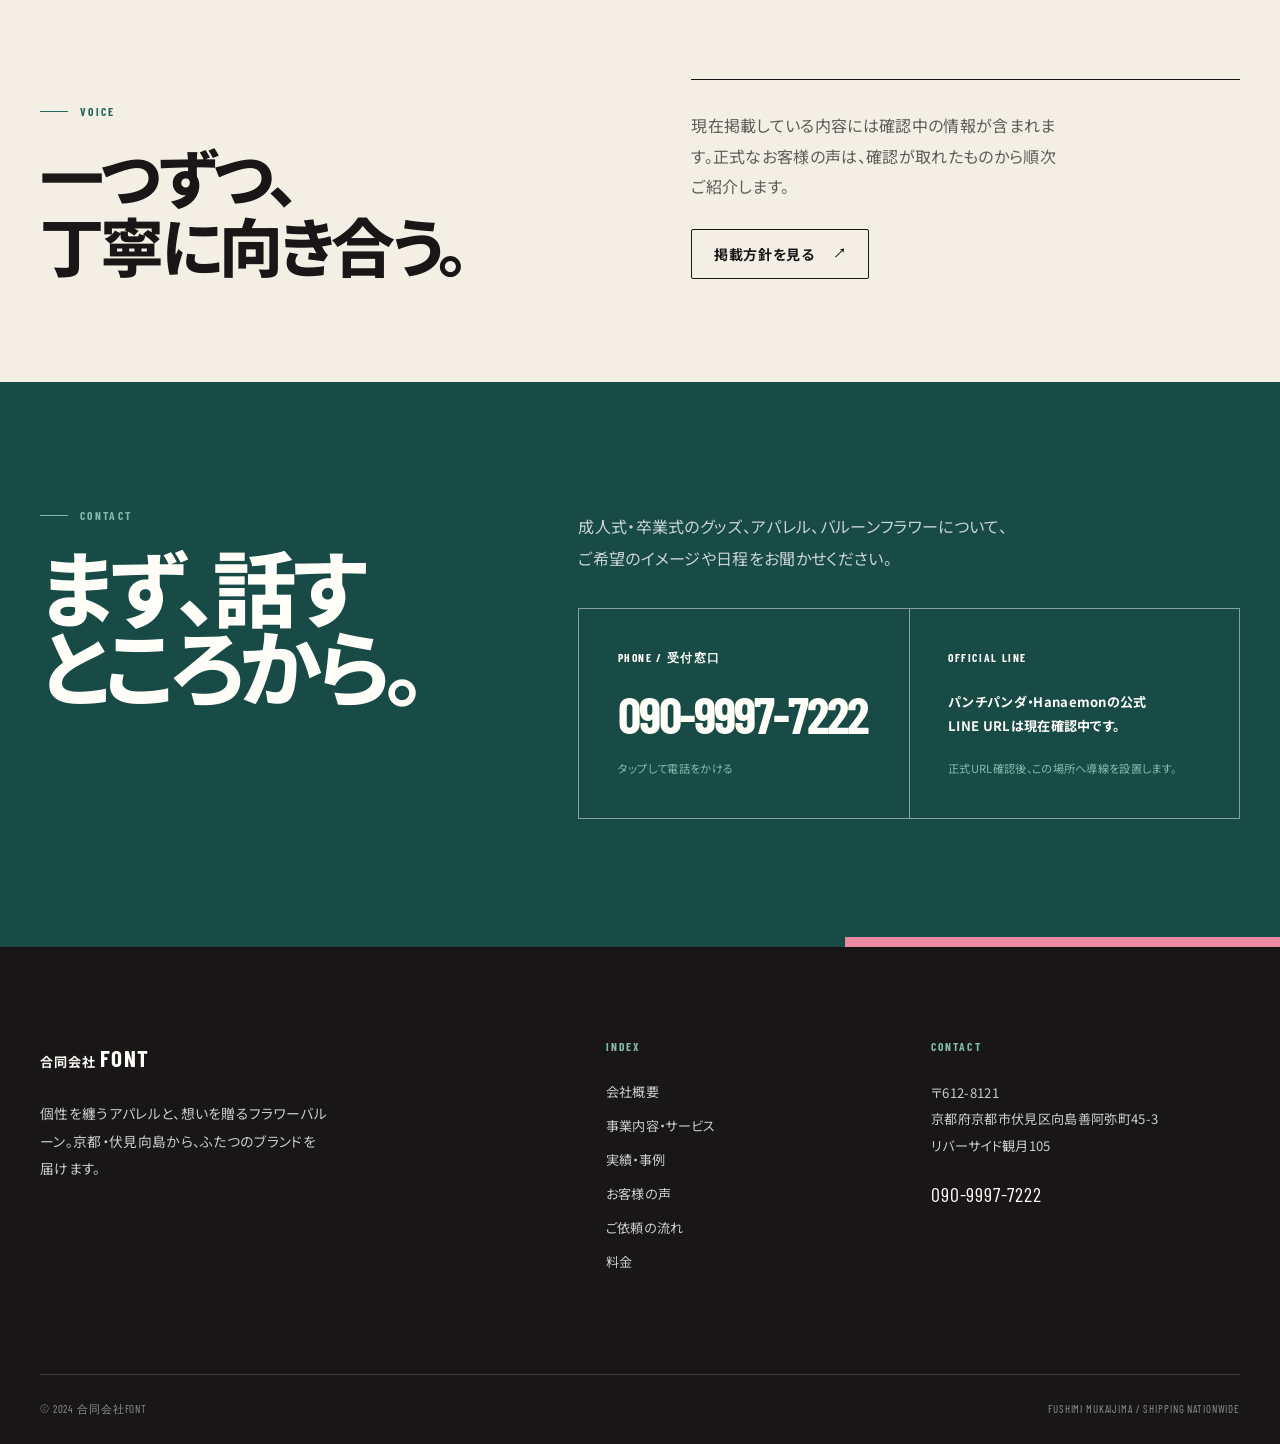
==== commit a6c5f9cc: "デザインをエディトリアル系（journal journal style）へ全面リニューアル - Barlow Condensed × Noto Sans JPの組み合わせ、ページ番号のゴースト数字、 " ====
--- a/index.html
+++ b/index.html
@@ -3,27 +3,28 @@
 <head>
 <meta charset="UTF-8">
 <meta name="viewport" content="width=device-width, initial-scale=1.0">
-<title>合同会社FONT｜アパレル「パンチパンダ」× フラワーバルーン「Hanaemon」（京都・伏見向島）</title>
-<meta name="description" content="京都市伏見区向島を拠点に、個性を纏うアパレル「パンチパンダ」と想いを贈るフラワーバルーン「Hanaemon」を展開する合同会社FONT。成人式・卒業式のご予約は公式LINEから。全国発送対応。">
+<title>合同会社FONT｜パンチパンダとHanaemon（京都・伏見向島）</title>
+<meta name="description" content="京都市伏見区向島を拠点に、個性を纏うアパレル『パンチパンダ』と想いを贈るフラワーバルーン『Hanaemon』を展開する合同会社FONT。成人式・卒業式のご相談、全国発送に対応しています。">
 <meta property="og:type" content="website">
 <meta property="og:title" content="合同会社FONT｜パンチパンダ × Hanaemon">
 <meta property="og:description" content="個性を纏うアパレルと、想いを贈るフラワーバルーン。合同会社FONTの公式サイトです。">
-<meta property="og:image" content="images/hero.jpg">
+<meta property="og:image" content="images/photo_1.webp">
 <link rel="icon" href="images/favicon.png" type="image/png">
 <link rel="apple-touch-icon" href="images/apple-touch-icon.png">
+<link rel="preload" as="image" href="images/photo_1.webp" type="image/webp">
 <link rel="preconnect" href="https://fonts.googleapis.com">
 <link rel="preconnect" href="https://fonts.gstatic.com" crossorigin>
-<link href="https://fonts.googleapis.com/css2?family=M+PLUS+Rounded+1c:wght@400;500;700;800&display=swap" rel="stylesheet">
+<link href="https://fonts.googleapis.com/css2?family=Barlow+Condensed:wght@500;600;700;800&family=Noto+Sans+JP:wght@400;500;600;700;800&display=swap" rel="stylesheet">
 <link rel="stylesheet" href="css/style.css">
 </head>
-<body>
+<body class="page-home">
 <a class="skip-link" href="#main">本文へスキップ</a>
 
 <header class="site-header">
   <div class="wrap">
-    <a class="logo" href="index.html"><img src="images/logo.png" alt="合同会社FONT" width="36" height="36">合同会社 FONT</a>
-    <nav class="nav">
-      <button class="nav-toggle js-nav-toggle" type="button" aria-expanded="false" aria-controls="site-nav" aria-label="メニューを開閉する"><span></span></button>
+    <a class="logo" href="index.html">合同会社 <strong>FONT</strong></a>
+    <nav class="nav" aria-label="メインナビゲーション">
+      <button class="nav-toggle js-nav-toggle" type="button" aria-expanded="false" aria-controls="site-nav" aria-label="メニューを開く"><span></span></button>
       <ul class="nav-list js-site-nav" id="site-nav">
         <li><a href="index.html" aria-current="page">ホーム</a></li>
         <li><a href="about.html">会社概要</a></li>
@@ -35,192 +36,179 @@
       </ul>
     </nav>
     <div class="header-actions">
-      <a class="tel-link" href="tel:09099977222">090-9997-7222</a>
-      <a class="cta-pill" href="#contact">LINEで相談</a>
+      <a class="cta-pill" href="#contact">お問い合わせ</a>
     </div>
   </div>
 </header>
 
 <main id="main">
-
-  <section class="hero">
-    <div class="drape"></div>
-    <span class="float-orb orb-1"></span>
-    <span class="float-orb orb-2"></span>
-    <span class="float-orb orb-3"></span>
-    <span class="float-orb orb-4"></span>
+  <section class="hero" data-section="00">
+    <div class="wrap hero-main">
+      <div class="hero-copy">
+        <p class="hero-eyebrow">FONT / CREATIVE COMPANY / KYOTO</p>
+        <div class="hero-brand-signature" aria-label="合同会社FONTが運営する2つのブランド">
+          <a href="services.html#punch-panda"><span>01</span><strong>PUNCH PANDA</strong><small>SPORTS / APPAREL</small></a>
+          <a href="services.html#hanaemon"><span>02</span><strong>HANAEMON</strong><small>FLOWER BALLOON / GIFT</small></a>
+        </div>
+        <h1><span>らしさを纏い、</span><em>想いを贈る。</em></h1>
+        <p class="lead">アパレル「パンチパンダ」とフラワーバルーン「Hanaemon」。異なるふたつの表現から、一人ひとりの個性と大切な時間をかたちにする、合同会社FONTです。</p>
+        <div class="hero-ctas">
+          <a class="btn btn-primary" href="#brands">2つのブランド</a>
+          <a class="btn btn-outline" href="works.html">制作領域を見る</a>
+        </div>
+      </div>
+      <figure class="hero-visual">
+        <img src="images/photo_1.webp" alt="成人式の振袖姿とバスケットボールユニフォーム姿の二人が、バルーンフラワーのブーケを手に笑い合う様子" width="917" height="1377" fetchpriority="high" decoding="async">
+        <figcaption class="hero-visual-tag">APPAREL × FLOWER BALLOON / KYOTO</figcaption>
+        <span class="hero-visual-index" aria-hidden="true">01 — 02</span>
+      </figure>
+    </div>
+  </section>
+
+  <section class="brands" id="brands" data-section="01">
     <div class="wrap">
-      <div>
-        <p class="hero-eyebrow">Apparel × Flower Balloon</p>
-        <h1>"らしさ"は、<em>纏う祝福になる。</em></h1>
-        <p class="lead">アパレル「パンチパンダ」とフラワーバルーン「Hanaemon」。ふたつのブランドで、一人ひとりの個性と想いをかたちにする、合同会社FONTです。</p>
-        <div class="hero-ctas">
-          <a class="btn btn-primary" href="#contact">公式LINEで相談する</a>
-          <a class="btn btn-outline-light" href="works.html">作品を見る</a>
-        </div>
-      </div>
-      <div class="hero-visual">
-        <img src="images/photo_1.webp" alt="成人式の振袖姿とバスケットボールユニフォーム姿の二人が、バルーンフラワーのブーケを手に笑い合う様子" width="917" height="1377">
-      </div>
-    </div>
-    <svg class="wave-divider" viewBox="0 0 1440 90" preserveAspectRatio="none" aria-hidden="true"><path d="M0,40 C360,110 1080,-20 1440,40 L1440,90 L0,90 Z"></path></svg>
-  </section>
-
-  <section class="reasons wrap" id="reasons">
+      <div class="section-head section-head-light">
+        <p class="kicker">Two Brands</p>
+        <h2>違う個性を、<br>ひとつの思想で。</h2>
+      </div>
+      <div class="brand-stories">
+        <article class="brand-story brand-story-punch">
+          <div class="brand-type" aria-hidden="true">
+            <span>01 / SPORTS CULTURE</span>
+            <strong>PUNCH<br>PANDA</strong>
+            <small>MOVE / WEAR / EXPRESS</small>
+          </div>
+          <div class="brand-story-copy">
+            <span class="badge pp">PUNCH PANDA / アパレル</span>
+            <h3>動くことも、着ることも、自己表現に。</h3>
+            <p>一人ひとりの個性を、着るたびに実感できる服を。お客様の声を聞き、欲しいと言われたものをかたちにします。成人式・卒業式のグッズもご相談ください。</p>
+            <dl class="brand-facts">
+              <div><dt>領域</dt><dd>スポーツ / アパレル</dd></div>
+              <div><dt>特徴</dt><dd>プリント / 刺繍 / オーダー</dd></div>
+            </dl>
+            <div class="brand-actions">
+              <a class="btn btn-outline-light" href="services.html#punch-panda">サービス詳細</a>
+              <a class="text-link" href="https://punchpanda88.official.ec/" target="_blank" rel="noopener">公式EC</a>
+            </div>
+          </div>
+        </article>
+
+        <article class="brand-story brand-story-hana">
+          <div class="brand-story-copy">
+            <span class="badge hana">HANAEMON / フラワーバルーン</span>
+            <h3>贈りたい気持ちを、色と形に。</h3>
+            <p>贈る人の想いを聞き取り、花とバルーンの立体的な表現へ。成人式・卒業式、誕生日や記念日のギフトについてご相談を承ります。</p>
+            <dl class="brand-facts">
+              <div><dt>領域</dt><dd>フラワーバルーン / ギフト</dd></div>
+              <div><dt>用途</dt><dd>成人式 / 卒業式 / 記念日</dd></div>
+            </dl>
+            <div class="brand-actions">
+              <a class="btn btn-outline" href="services.html#hanaemon">サービス詳細</a>
+              <a class="text-link" href="https://hanaemon22.com/" target="_blank" rel="noopener">公式サイト</a>
+            </div>
+          </div>
+          <div class="brand-type" aria-hidden="true">
+            <span>02 / GIFT CULTURE</span>
+            <strong>HANA<br>EMON</strong>
+            <small>GIVE / CELEBRATE / REMEMBER</small>
+          </div>
+        </article>
+      </div>
+    </div>
+  </section>
+
+  <section class="principles wrap" id="reasons" data-section="02">
     <div class="section-head">
       <p class="kicker">Why FONT</p>
-      <h2>選ばれる、3つの理由。</h2>
-    </div>
-
-    <div class="reason-row">
-      <div class="reason-photo">
-        <!-- images/section-01.webp（パンチパンダ制作風景）を配置。Codex生成画像で補完予定 -->
-        <img src="images/section-01.webp" alt="パンチパンダのアパレル制作風景" loading="lazy" width="1000" height="750">
-      </div>
-      <div class="reason-text">
-        <span class="reason-num">01</span>
-        <h3>どこにもない感性で、可愛さも格好良さも。</h3>
-        <p>パンチパンダは、テンションが上がるデザインを大切に。お客様の声を聞きながら「こんな商品が欲しい」を一つずつかたちにしています。</p>
-      </div>
-    </div>
-
-    <div class="reason-row">
-      <div class="reason-text">
-        <span class="reason-num">02</span>
-        <h3>贈る想いを、じっくり聞き取ってかたちに。</h3>
-        <p>Hanaemonのバルーンフラワーは、贈る人の気持ちをイメージすることから始まります。贈る人、贈られる人、作る人、みんながワクワクする一つを届けます。</p>
-      </div>
-      <div class="reason-photo">
-        <!-- images/section-02.webp（Hanaemon制作風景）を配置。Codex生成画像で補完予定 -->
-        <img src="images/section-02.webp" alt="Hanaemonのバルーンフラワー制作風景" loading="lazy" width="1000" height="750">
-      </div>
-    </div>
-
-    <div class="reason-row">
-      <div class="reason-photo">
-        <!-- images/section-03.webp（障がいのある方と一緒に取り組む制作風景）を配置。Codex生成画像で補完予定 -->
-        <img src="images/section-03.webp" alt="スタッフがものづくりに取り組む様子" loading="lazy" width="1000" height="750">
-      </div>
-      <div class="reason-text">
-        <span class="reason-num">03</span>
-        <h3>つくることが、誰かの活躍の場になる。</h3>
-        <p>商品の一部は、障がいのある方と提携する事業所が制作を担当。着る・贈る、その先に社会参加とやりがいの場が広がっています。</p>
-      </div>
-    </div>
-  </section>
-
-  <svg class="wave-divider to-ink" viewBox="0 0 1440 90" preserveAspectRatio="none" aria-hidden="true"><path d="M0,40 C360,-20 1080,110 1440,40 L1440,90 L0,90 Z"></path></svg>
-
-  <section class="brands" id="brands">
+      <h2>つくる理由は、<br>人の数だけある。</h2>
+    </div>
+    <div class="principle-list">
+      <article class="principle-item principle-punch">
+        <div class="principle-index"><span>01</span><small>INDIVIDUALITY</small></div>
+        <div class="principle-copy">
+          <h3>どこにもない感性を。</h3>
+          <p>可愛さも格好良さも、誰かの基準へ寄せず、その人らしい一つへ整えます。</p>
+        </div>
+      </article>
+      <article class="principle-item principle-hana">
+        <div class="principle-index"><span>02</span><small>LISTENING</small></div>
+        <div class="principle-copy">
+          <h3>想いを、じっくり聞く。</h3>
+          <p>贈る人、贈られる人、作る人。関わる人の気持ちから、ものづくりを始めます。</p>
+        </div>
+      </article>
+      <article class="principle-item principle-social">
+        <div class="principle-index"><span>03</span><small>MADE TOGETHER</small></div>
+        <div class="principle-copy">
+          <h3>つくることを、活躍の場に。</h3>
+          <p>商品の一部は、障がいのある方と提携する事業所が制作を担当しています。</p>
+        </div>
+      </article>
+    </div>
+  </section>
+
+  <section class="gallery-section" id="gallery" data-section="03">
     <div class="wrap">
-      <div class="section-head">
-        <p class="kicker">Our Brands</p>
-        <h2 style="color:var(--color-paper);">ふたつのブランド、ひとつの想い。</h2>
-      </div>
-      <div class="brand-grid">
-        <div class="brand-card">
-          <div class="brand-photo pp">
-            <!-- images/works-01.webp（パンチパンダ商品カット）を配置 -->
-            <img src="images/works-01.webp" alt="パンチパンダのアパレルアイテム" loading="lazy" width="1100" height="688">
-          </div>
-          <span class="badge pp">PUNCH PANDA / アパレル</span>
-          <h3>パンチパンダ</h3>
-          <p>1人ずつの個性を、着るたびに実感できる服を。買う人の声を聞き、欲しいと言われたら作る。成人式・卒業式のグッズもご相談ください。</p>
-          <a class="btn btn-outline-light" href="services.html">サービス詳細を見る</a>
-        </div>
-        <div class="brand-card">
-          <div class="brand-photo hana">
-            <!-- images/works-02.webp（Hanaemonブーケカット）を配置 -->
-            <img src="images/works-02.webp" alt="Hanaemonのバルーンフラワーブーケ" loading="lazy" width="1100" height="688">
-          </div>
-          <span class="badge hana">HANAEMON / フラワーバルーン</span>
-          <h3>Hanaemon</h3>
-          <p>贈る人の想いを聞き取り、キラキラ・ドキドキをかたちに。成人式・卒業式のバルーンフラワーのご予約は公式LINEから承ります。</p>
-          <a class="btn btn-outline-light" href="services.html">サービス詳細を見る</a>
-        </div>
-      </div>
-    </div>
-  </section>
-
-  <section class="gallery-section wrap" id="gallery">
-    <div class="section-head">
-      <p class="kicker">Works</p>
-      <h2>実績・事例</h2>
-      <p class="page-lead">これまでにお届けした作品の一部をご紹介します。</p>
-    </div>
-    <div class="gallery">
-      <figure class="g-tall">
-        <img src="images/photo_1.webp" alt="成人式スタイルとバルーンブーケの組み合わせ事例" loading="lazy" width="917" height="1377">
-        <figcaption>成人式コーディネート × バルーンブーケ</figcaption>
-      </figure>
-      <figure class="g-wide">
-        <img src="images/works-03.webp" alt="パンチパンダの制作アイテム事例" loading="lazy" width="900" height="450">
-        <figcaption>パンチパンダ 制作アイテム</figcaption>
-      </figure>
-      <figure class="g-wide">
-        <img src="images/works-04.webp" alt="Hanaemonのバルーンフラワー事例" loading="lazy" width="900" height="450">
-        <figcaption>Hanaemon バルーンフラワー</figcaption>
-      </figure>
-      <figure class="g-small">
-        <img src="images/works-05.webp" alt="卒業式向けバルーンギフトの事例" loading="lazy" width="800" height="600">
-        <figcaption>卒業式ギフト</figcaption>
-      </figure>
-      <figure class="g-small">
-        <img src="images/works-06.webp" alt="パンチパンダのオリジナルグッズ事例" loading="lazy" width="800" height="600">
-        <figcaption>オリジナルグッズ</figcaption>
-      </figure>
-    </div>
-    <p class="center" style="margin-top:var(--space-4);"><a class="btn btn-outline" href="works.html">実績をもっと見る</a></p>
-  </section>
-
-  <section class="voice-section" id="voice">
-    <div class="wrap">
+      <div class="work-intro">
+        <div class="section-head">
+          <p class="kicker">Field of Work</p>
+          <h2>制作領域。</h2>
+        </div>
+        <p class="page-lead">正式な写真を確認できるものだけを実績として扱い、ここでは現在ご相談いただける制作領域をご案内しています。</p>
+      </div>
+      <div class="work-directory work-directory-home">
+        <a class="work-entry work-entry-punch" href="services.html#punch-panda"><span>PP / 01</span><strong>オリジナルアパレル</strong><small>APPAREL / GOODS</small></a>
+        <a class="work-entry work-entry-hana" href="services.html#hanaemon"><span>HN / 01</span><strong>バルーンフラワー</strong><small>FLOWER BALLOON / GIFT</small></a>
+        <a class="work-entry work-entry-hana" href="services.html#hanaemon"><span>HN / 02</span><strong>成人式・卒業式ギフト</strong><small>CELEBRATION</small></a>
+        <a class="work-entry work-entry-punch" href="services.html#punch-panda"><span>PP / 02</span><strong>オーダーグッズ</strong><small>ORDER / CUSTOM</small></a>
+      </div>
+      <p class="section-action"><a class="btn btn-outline" href="works.html">制作領域を詳しく見る</a></p>
+    </div>
+  </section>
+
+  <section class="voice-section voice-preview" id="voice" data-section="04">
+    <div class="wrap voice-preview-body">
       <div class="section-head">
         <p class="kicker">Voice</p>
-        <h2>お客様の声</h2>
-      </div>
-      <div class="voice-row">
-        <div class="voice-card">
-          <p class="quote">「成人式のバルーンブーケ、想像以上に華やかで驚きました。」</p>
-          <p class="who">20代 女性・Hanaemonをご利用</p>
-        </div>
-        <div class="voice-card">
-          <p class="quote">「自分らしさを表現できる服に出会えました。」</p>
-          <p class="who">30代 女性・パンチパンダをご利用</p>
-        </div>
-        <div class="voice-card">
-          <p class="quote">「贈った相手がとても喜んでくれて、頼んで良かったです。」</p>
-          <p class="who">40代 男性・Hanaemonをご利用</p>
-        </div>
-      </div>
-      <p class="center" style="margin-top:var(--space-4);"><a class="btn btn-outline" href="voice.html">お客様の声をもっと見る</a></p>
+        <h2>一つずつ、<br>丁寧に向き合う。</h2>
+      </div>
+      <div class="voice-preview-copy">
+        <p>現在掲載している内容には確認中の情報が含まれます。正式なお客様の声は、確認が取れたものから順次ご紹介します。</p>
+        <a class="btn btn-outline" href="voice.html">掲載方針を見る</a>
+      </div>
     </div>
   </section>
 
   <section class="contact-cta" id="contact">
     <div class="wrap">
-      <p class="kicker" style="text-align:center;color:var(--color-teal);">Contact</p>
-      <h2>あなたの物語を、聞かせてください。</h2>
-      <p>成人式・卒業式のグッズやバルーンフラワーのご予約も、いつでも公式LINEからお気軽にどうぞ。</p>
-      <div class="contact-ctas">
-        <a class="btn btn-primary" href="#" rel="noopener">パンチパンダ公式LINE</a>
-        <a class="btn btn-primary" href="#" rel="noopener">Hanaemon公式LINE</a>
-        <a class="btn btn-outline-light" href="tel:09099977222">電話で相談する（090-9997-7222）</a>
-      </div>
-    </div>
-  </section>
-
+      <div class="contact-heading">
+        <p class="kicker">Contact</p>
+        <h2>まず、話す<br>ところから。</h2>
+      </div>
+      <div class="contact-body">
+        <p>成人式・卒業式のグッズ、アパレル、バルーンフラワーについて、ご希望のイメージや日程をお聞かせください。</p>
+        <div class="contact-route">
+          <a class="contact-phone" href="tel:09099977222"><span>PHONE / 受付窓口</span><strong>090-9997-7222</strong><small>タップして電話をかける</small></a>
+          <div class="contact-pending" aria-label="公式LINE URL確認中">
+            <span>OFFICIAL LINE</span>
+            <p>パンチパンダ・Hanaemonの公式LINE URLは現在確認中です。</p>
+            <small>正式URL確認後、この場所へ導線を設置します。</small>
+          </div>
+        </div>
+      </div>
+    </div>
+  </section>
 </main>
 
 <footer class="site-footer">
   <div class="wrap">
     <div class="footer-grid">
-      <div class="footer-col">
-        <div class="footer-logo"><img src="images/logo.png" alt="" width="32" height="32">合同会社 FONT</div>
-        <p>個性を纏うアパレルと、想いを贈るバルーンフラワー。ふたつのブランドで、あなたの物語を彩ります。</p>
-      </div>
-      <div class="footer-col">
-        <h4>Menu</h4>
+      <div class="footer-col footer-identity">
+        <div class="footer-logo">合同会社 <strong>FONT</strong></div>
+        <p>個性を纏うアパレルと、想いを贈るフラワーバルーン。京都・伏見向島から、ふたつのブランドを届けます。</p>
+      </div>
+      <div class="footer-col footer-menu">
+        <h4>Index</h4>
         <a href="about.html">会社概要</a>
         <a href="services.html">事業内容・サービス</a>
         <a href="works.html">実績・事例</a>
@@ -228,7 +216,7 @@
         <a href="flow.html">ご依頼の流れ</a>
         <a href="price.html">料金</a>
       </div>
-      <div class="footer-col">
+      <div class="footer-col footer-contact">
         <h4>Contact</h4>
         <p>〒612-8121<br>京都府京都市伏見区向島善阿弥町45-3<br>リバーサイド観月105</p>
         <a href="tel:09099977222">090-9997-7222</a>
@@ -236,7 +224,7 @@
     </div>
     <div class="footer-bottom">
       <span>&copy; 2024 合同会社FONT</span>
-      <span>伏見向島 / 全国発送</span>
+      <span>FUSHIMI MUKAIJIMA / SHIPPING NATIONWIDE</span>
     </div>
   </div>
 </footer>
--- a/css/style.css
+++ b/css/style.css
@@ -1,57 +1,58 @@
 /* =========================================================
-   合同会社FONT — style.css
-   デザインの正: mockup.html の配色・フォント・余白を踏襲
+   合同会社FONT — studio journal system / 2026
    ========================================================= */
 
-/* -----------------------------
-   デザイントークン（CSS変数）
-   ----------------------------- */
 :root {
-  /* Color */
-  --color-ink: #1c1c1c;
-  --color-paper: #f7f5f1;
-  --color-paper-soft: #efece5;
-  --color-line: rgba(28, 28, 28, 0.12);
-  --color-teal: #1ba69b;
-  --color-teal-deep: #0d5e58;
-  --color-teal-soft: #d9efec;
-  --color-pp-1: #ff5a5f;
-  --color-pp-2: #ffb703;
-  --color-pp-3: #7b61ff;
-  --color-pp-4: #2ec4b6;
-  --color-white: #ffffff;
-
-  /* Typography */
-  --font-base: 'M PLUS Rounded 1c', 'Hiragino Maru Gothic ProN', 'Yu Gothic', sans-serif;
-  --fs-xs: 0.78rem;
-  --fs-sm: 0.9rem;
+  --ink: #181617;
+  --ink-2: #2b2829;
+  --paper: #f3efe5;
+  --paper-2: #e7e0d3;
+  --paper-3: #d9d1c2;
+  --white: #fffdf8;
+  --line: rgba(24, 22, 23, 0.22);
+  --line-strong: rgba(24, 22, 23, 0.58);
+  --rose: #d84f79;
+  --rose-soft: #eb88a4;
+  --mint: #83b9a9;
+  --teal: #23675f;
+  --teal-dark: #194b46;
+  --coral: #e9755f;
+  --yellow: #e5c64e;
+  --violet: #7164a4;
+  --grey: #6b6464;
+
+  --color-ink: var(--ink);
+  --color-paper: var(--paper);
+  --color-paper-soft: var(--paper-2);
+  --color-line: var(--line);
+  --color-teal: var(--mint);
+  --color-teal-deep: var(--teal);
+  --color-white: var(--white);
+
+  --font-base: "Noto Sans JP", "Yu Gothic", "Hiragino Kaku Gothic ProN", sans-serif;
+  --font-display: "Barlow Condensed", "Arial Narrow", sans-serif;
+
+  --fs-xs: 0.72rem;
+  --fs-sm: 0.875rem;
   --fs-base: 1rem;
-  --fs-md: 1.15rem;
-  --fs-lg: 1.4rem;
-  --fs-xl: 1.9rem;
-  --fs-xxl: clamp(1.9rem, 4vw, 2.6rem);
-  --fs-hero: clamp(2.1rem, 4.6vw, 3.4rem);
-
-  /* Spacing scale */
+  --fs-md: clamp(1.04rem, 1.2vw, 1.18rem);
+  --fs-lg: clamp(1.5rem, 2.5vw, 2.25rem);
+  --fs-xl: clamp(2.6rem, 5vw, 5rem);
+  --fs-xxl: clamp(3.2rem, 7vw, 7.2rem);
+
   --space-1: 8px;
   --space-2: 16px;
   --space-3: 24px;
   --space-4: 40px;
   --space-5: 64px;
   --space-6: 96px;
-  --space-7: 140px;
-
-  /* Misc */
-  --radius: 4px;
-  --radius-pill: 999px;
-  --shadow-soft: 0 20px 50px rgba(28, 28, 28, 0.12);
-  --max-width: 1180px;
-  --header-height: 76px;
-}
-
-/* -----------------------------
-   リセットCSS
-   ----------------------------- */
+  --space-7: 144px;
+
+  --radius: 2px;
+  --max-width: 1340px;
+  --header-height: 72px;
+}
+
 *,
 *::before,
 *::after {
@@ -59,25 +60,38 @@
 }
 
 html {
+  scroll-behavior: smooth;
+  scroll-padding-top: calc(var(--header-height) + 20px);
   -webkit-text-size-adjust: 100%;
-  scroll-behavior: smooth;
-  scroll-padding-top: var(--header-height);
 }
 
 body {
   margin: 0;
+  overflow-x: clip;
+  background: var(--paper);
+  color: var(--ink);
   font-family: var(--font-base);
-  background: var(--color-paper);
-  color: var(--color-ink);
-  line-height: 1.85;
+  font-feature-settings: "palt" 1, "kern" 1;
+  line-height: 1.9;
+  letter-spacing: 0.02em;
+  text-rendering: optimizeLegibility;
   -webkit-font-smoothing: antialiased;
+}
+
+body.nav-open {
+  overflow: hidden;
+}
+
+a {
+  color: inherit;
+  text-decoration: none;
 }
 
 img,
 picture,
 svg {
+  display: block;
   max-width: 100%;
-  display: block;
 }
 
 ul,
@@ -87,266 +101,1674 @@
   list-style: none;
 }
 
-a {
-  color: inherit;
-  text-decoration: none;
-}
-
 button,
 input,
 textarea,
 select {
+  color: inherit;
   font: inherit;
-  color: inherit;
-}
-
-h1, h2, h3, h4, h5, h6, p {
+}
+
+button,
+a {
+  -webkit-tap-highlight-color: transparent;
+}
+
+h1,
+h2,
+h3,
+h4,
+p,
+figure,
+blockquote,
+dl,
+dd {
   margin: 0;
 }
 
+h1,
+h2,
+h3 {
+  font-weight: 800;
+  letter-spacing: -0.055em;
+  line-height: 1.08;
+  text-wrap: balance;
+}
+
+p,
+li,
+td,
+dd {
+  text-wrap: pretty;
+}
+
 table {
+  width: 100%;
   border-collapse: collapse;
-  width: 100%;
-}
-
-/* -----------------------------
-   レイアウト共通
-   ----------------------------- */
+}
+
+::selection {
+  background: var(--rose-soft);
+  color: var(--ink);
+}
+
+:focus-visible {
+  outline: 3px solid var(--yellow);
+  outline-offset: 4px;
+}
+
+.skip-link {
+  position: fixed;
+  z-index: 999;
+  top: 8px;
+  left: 8px;
+  padding: 12px 18px;
+  background: var(--ink);
+  color: var(--white);
+  transform: translateY(-140%);
+  transition: transform 160ms ease;
+}
+
+.skip-link:focus {
+  transform: translateY(0);
+}
+
 .wrap {
-  max-width: var(--max-width);
-  margin: 0 auto;
-  padding: 0 var(--space-4);
-}
-
-@media (max-width: 640px) {
-  .wrap {
-    padding: 0 var(--space-3);
-  }
-}
-
-main {
-  display: block;
+  width: min(calc(100% - 80px), var(--max-width));
+  margin-inline: auto;
+}
+
+.section {
+  padding-block: clamp(88px, 9vw, 140px);
+}
+
+.section-alt {
+  border-block: 1px solid var(--line);
+  background: var(--paper-2);
 }
 
 .section-head {
-  max-width: 640px;
-  margin-bottom: var(--space-6);
-}
-
-.kicker {
+  max-width: 850px;
+}
+
+.section-head h2 {
+  max-width: 12ch;
+  font-size: var(--fs-xl);
+}
+
+.section-head-light {
+  color: var(--white);
+}
+
+.kicker,
+.hero-eyebrow {
+  display: flex;
+  align-items: center;
+  gap: 12px;
+  margin-bottom: 24px;
+  color: var(--teal);
+  font-family: var(--font-display);
   font-size: var(--fs-xs);
-  letter-spacing: 0.28em;
-  color: var(--color-teal-deep);
+  font-weight: 700;
+  letter-spacing: 0.2em;
+  line-height: 1;
   text-transform: uppercase;
-  margin-bottom: var(--space-2);
-}
-
-.section-head h2 {
-  font-size: var(--fs-xxl);
-  font-weight: 800;
+}
+
+.kicker::before,
+.hero-eyebrow::before {
+  width: 28px;
+  height: 1px;
+  background: currentColor;
+  content: "";
 }
 
 .page-lead {
-  max-width: 640px;
-  opacity: 0.8;
-  margin-top: var(--space-2);
-}
-
-/* -----------------------------
-   ボタン
-   ----------------------------- */
-.btn {
+  max-width: 55ch;
+  color: rgba(24, 22, 23, 0.66);
+  line-height: 2;
+}
+
+.btn,
+.cta-pill {
   display: inline-flex;
+  min-height: 50px;
   align-items: center;
-  gap: 8px;
-  padding: 15px 30px;
-  border-radius: var(--radius-pill);
+  justify-content: center;
+  gap: 18px;
+  padding: 13px 22px;
+  border: 1px solid transparent;
+  border-radius: var(--radius);
   font-size: var(--fs-sm);
-  letter-spacing: 0.08em;
   font-weight: 700;
-  transition: transform 0.25s ease, opacity 0.25s ease;
-  cursor: pointer;
-  border: 1px solid transparent;
-  background: none;
-}
-
-.btn:hover {
-  transform: translateY(-3px);
-  opacity: 0.92;
+  letter-spacing: 0.045em;
+  line-height: 1.4;
+  text-align: center;
+  transition: background-color 180ms ease, color 180ms ease, border-color 180ms ease;
+}
+
+.btn::after,
+.cta-pill::after,
+.text-link::after {
+  content: "↗";
+  font-family: Arial, sans-serif;
+  font-size: 0.9em;
+  transition: transform 180ms ease;
+}
+
+.btn:hover::after,
+.cta-pill:hover::after,
+.text-link:hover::after {
+  transform: translate(3px, -3px);
 }
 
 .btn-primary {
-  background: var(--color-teal);
-  color: var(--color-white);
+  background: var(--ink);
+  color: var(--white);
+}
+
+.btn-primary:hover {
+  background: var(--rose);
 }
 
 .btn-outline {
-  border-color: var(--color-ink);
-  color: var(--color-ink);
+  border-color: var(--ink);
+}
+
+.btn-outline:hover {
+  background: var(--ink);
+  color: var(--white);
 }
 
 .btn-outline-light {
-  border-color: rgba(247, 245, 241, 0.5);
-  color: var(--color-paper);
-}
-
-/* -----------------------------
-   バッジ（ブランドチップ）
-   ----------------------------- */
-.badge {
-  display: inline-block;
-  font-size: var(--fs-xs);
-  letter-spacing: 0.1em;
-  padding: 5px 14px;
-  border-radius: var(--radius-pill);
-  margin-bottom: var(--space-2);
+  border-color: rgba(255, 255, 255, 0.56);
+  color: var(--white);
+}
+
+.btn-outline-light:hover {
+  background: var(--white);
+  color: var(--ink);
+}
+
+.text-link {
+  display: inline-flex;
+  min-height: 44px;
+  align-items: center;
+  gap: 12px;
+  border-bottom: 1px solid currentColor;
+  font-size: var(--fs-sm);
   font-weight: 700;
 }
 
-.badge.pp {
-  background: linear-gradient(90deg, var(--color-pp-1), var(--color-pp-2));
-  color: var(--color-ink);
-}
-
-.badge.hana {
-  background: var(--color-teal);
-  color: var(--color-white);
-}
-
-/* -----------------------------
-   ヘッダー
-   ----------------------------- */
+/* Header */
 .site-header {
   position: sticky;
+  z-index: 100;
   top: 0;
-  z-index: 50;
-  background: rgba(247, 245, 241, 0.92);
-  backdrop-filter: blur(6px);
-  border-bottom: 1px solid var(--color-line);
+  border-bottom: 1px solid var(--line);
+  background: rgba(243, 239, 229, 0.94);
+  backdrop-filter: blur(12px);
 }
 
 .site-header .wrap {
-  display: flex;
+  display: grid;
+  height: var(--header-height);
+  grid-template-columns: auto 1fr auto;
   align-items: center;
-  justify-content: space-between;
-  height: var(--header-height);
+  gap: clamp(22px, 3vw, 48px);
 }
 
 .logo {
-  display: flex;
-  align-items: center;
-  gap: 10px;
-  font-weight: 800;
-  font-size: 1rem;
-  letter-spacing: 0.04em;
-}
-
-.logo img {
-  height: 36px;
-  width: 36px;
-  border-radius: 50%;
-  object-fit: cover;
+  display: inline-flex;
+  align-items: baseline;
+  gap: 7px;
+  font-size: 0.78rem;
+  font-weight: 700;
+  letter-spacing: 0.08em;
+  white-space: nowrap;
+}
+
+.logo strong {
+  font-family: var(--font-display);
+  font-size: 1.25rem;
+  letter-spacing: 0.06em;
 }
 
 .nav {
-  display: flex;
-  align-items: center;
-  gap: var(--space-4);
+  min-width: 0;
 }
 
 .nav-list {
   display: flex;
-  gap: var(--space-3);
-  font-size: var(--fs-sm);
-  letter-spacing: 0.04em;
+  justify-content: flex-end;
+  gap: clamp(14px, 1.5vw, 26px);
+  font-size: 0.76rem;
+  font-weight: 600;
 }
 
 .nav-list a {
-  opacity: 0.75;
-  transition: opacity 0.2s ease;
-}
-
-.nav-list a:hover,
-.nav-list a[aria-current="page"] {
-  opacity: 1;
-  color: var(--color-teal-deep);
-  font-weight: 700;
+  position: relative;
+  display: block;
+  padding-block: 12px;
+  white-space: nowrap;
+}
+
+.nav-list a::after {
+  position: absolute;
+  right: 0;
+  bottom: 7px;
+  left: 0;
+  height: 2px;
+  background: var(--rose);
+  content: "";
+  transform: scaleX(0);
+  transform-origin: right;
+  transition: transform 180ms ease;
+}
+
+.nav-list a:hover::after,
+.nav-list a[aria-current="page"]::after {
+  transform: scaleX(1);
+  transform-origin: left;
 }
 
 .header-actions {
   display: flex;
   align-items: center;
-  gap: var(--space-2);
 }
 
 .tel-link {
-  font-size: var(--fs-sm);
-  font-weight: 700;
-  white-space: nowrap;
+  display: none;
 }
 
 .cta-pill {
-  border: 1px solid var(--color-ink);
-  border-radius: var(--radius-pill);
-  padding: 9px 22px;
-  font-size: var(--fs-xs);
-  letter-spacing: 0.08em;
-  white-space: nowrap;
-  transition: background 0.2s ease, color 0.2s ease;
+  min-height: 42px;
+  padding: 8px 15px;
+  border-color: var(--ink);
+  font-size: 0.72rem;
 }
 
 .cta-pill:hover {
-  background: var(--color-ink);
-  color: var(--color-paper);
+  background: var(--yellow);
 }
 
 .nav-toggle {
+  position: relative;
   display: none;
-  width: 40px;
-  height: 40px;
-  border: none;
-  background: none;
-  position: relative;
-  cursor: pointer;
+  width: 46px;
+  height: 46px;
+  padding: 0;
+  border: 1px solid var(--ink);
+  border-radius: var(--radius);
+  background: transparent;
 }
 
 .nav-toggle span,
 .nav-toggle span::before,
 .nav-toggle span::after {
-  content: '';
   position: absolute;
-  left: 8px;
-  right: 8px;
-  height: 2px;
-  background: var(--color-ink);
-  transition: transform 0.25s ease, opacity 0.25s ease;
-}
-
-.nav-toggle span { top: 19px; }
-.nav-toggle span::before { top: -8px; }
-.nav-toggle span::after { top: 8px; }
-
-body.nav-open .nav-toggle span { background: transparent; }
-body.nav-open .nav-toggle span::before { transform: translateY(8px) rotate(45deg); }
-body.nav-open .nav-toggle span::after { transform: translateY(-8px) rotate(-45deg); }
-
-@media (max-width: 900px) {
+  left: 11px;
+  width: 22px;
+  height: 1px;
+  background: var(--ink);
+  content: "";
+  transition: transform 180ms ease, opacity 180ms ease;
+}
+
+.nav-toggle span {
+  top: 22px;
+}
+
+.nav-toggle span::before {
+  top: -7px;
+  left: 0;
+}
+
+.nav-toggle span::after {
+  top: 7px;
+  left: 0;
+}
+
+.nav-toggle[aria-expanded="true"] span {
+  background: transparent;
+}
+
+.nav-toggle[aria-expanded="true"] span::before {
+  transform: translateY(7px) rotate(45deg);
+}
+
+.nav-toggle[aria-expanded="true"] span::after {
+  transform: translateY(-7px) rotate(-45deg);
+}
+
+/* Home hero */
+.hero {
+  position: relative;
+  overflow: hidden;
+  border-bottom: 1px solid var(--line);
+}
+
+.hero::before {
+  position: absolute;
+  right: -0.03em;
+  bottom: -0.24em;
+  color: rgba(24, 22, 23, 0.035);
+  content: "FONT";
+  font-family: var(--font-display);
+  font-size: min(43vw, 42rem);
+  font-weight: 800;
+  letter-spacing: -0.08em;
+  line-height: 1;
+  pointer-events: none;
+}
+
+.hero-main {
+  position: relative;
+  z-index: 1;
+  display: grid;
+  min-height: min(900px, calc(100svh - var(--header-height)));
+  grid-template-columns: repeat(12, minmax(0, 1fr));
+  gap: clamp(18px, 2.4vw, 36px);
+  padding-block: clamp(52px, 6vw, 86px);
+  align-items: center;
+}
+
+.hero-copy {
+  grid-column: 1 / 8;
+  padding-right: clamp(0px, 2vw, 32px);
+}
+
+.hero-eyebrow {
+  margin-bottom: clamp(26px, 3vw, 42px);
+}
+
+.hero-brand-signature {
+  display: grid;
+  max-width: 650px;
+  margin-bottom: clamp(28px, 4vw, 52px);
+  grid-template-columns: 1fr 1fr;
+  border-block: 1px solid var(--ink);
+}
+
+.hero-brand-signature a {
+  display: grid;
+  min-width: 0;
+  min-height: 74px;
+  padding: 13px 18px 12px 0;
+  grid-template-columns: auto 1fr;
+  align-content: center;
+  column-gap: 12px;
+  transition: background-color 180ms ease, padding-left 180ms ease;
+}
+
+.hero-brand-signature a + a {
+  padding-left: 18px;
+  border-left: 1px solid var(--ink);
+}
+
+.hero-brand-signature a:first-child:hover {
+  padding-left: 10px;
+  background: var(--rose-soft);
+}
+
+.hero-brand-signature a:nth-child(2):hover {
+  background: var(--mint);
+}
+
+.hero-brand-signature span,
+.hero-brand-signature strong,
+.hero-brand-signature small {
+  font-family: var(--font-display);
+  line-height: 1;
+}
+
+.hero-brand-signature span {
+  grid-row: 1 / 3;
+  color: var(--rose);
+  font-size: 1.12rem;
+  font-weight: 800;
+}
+
+.hero-brand-signature a:nth-child(2) span {
+  color: var(--teal);
+}
+
+.hero-brand-signature strong {
+  overflow: hidden;
+  font-size: clamp(1.25rem, 2vw, 1.75rem);
+  letter-spacing: -0.015em;
+  text-overflow: ellipsis;
+  white-space: nowrap;
+}
+
+.hero-brand-signature small {
+  margin-top: 6px;
+  color: var(--grey);
+  font-size: 0.66rem;
+  font-weight: 700;
+  letter-spacing: 0.11em;
+}
+
+.hero h1 {
+  max-width: 8ch;
+  margin-bottom: clamp(28px, 3.4vw, 46px);
+  font-size: clamp(4.2rem, 6.7vw, 7rem);
+  letter-spacing: -0.075em;
+  line-height: 0.96;
+}
+
+.hero h1 span,
+.hero h1 em {
+  display: block;
+}
+
+.hero h1 em {
+  margin-top: 0.08em;
+  color: var(--rose);
+  font-style: normal;
+}
+
+.hero .lead {
+  max-width: 43ch;
+  margin-bottom: 30px;
+  padding-left: 22px;
+  border-left: 1px solid var(--ink);
+  color: rgba(24, 22, 23, 0.7);
+  font-size: var(--fs-md);
+  line-height: 2;
+}
+
+.hero-ctas {
+  display: flex;
+  flex-wrap: wrap;
+  gap: 10px;
+  padding-left: 22px;
+}
+
+.hero-visual {
+  position: relative;
+  min-width: 0;
+  height: min(76vh, 760px);
+  min-height: 590px;
+  grid-column: 8 / 13;
+  border: 1px solid var(--ink);
+  background: var(--paper-2);
+}
+
+.hero-visual::before,
+.hero-visual::after {
+  position: absolute;
+  z-index: 2;
+  content: "";
+}
+
+.hero-visual::before {
+  top: -12px;
+  right: -12px;
+  width: 34%;
+  height: 12px;
+  background: var(--rose-soft);
+}
+
+.hero-visual::after {
+  bottom: -10px;
+  left: -10px;
+  width: 26%;
+  height: 10px;
+  background: var(--mint);
+}
+
+.hero-visual img {
+  width: 100%;
+  height: 100%;
+  object-fit: cover;
+  object-position: 50% 48%;
+}
+
+.hero-visual-tag,
+.hero-visual-index {
+  position: absolute;
+  z-index: 3;
+  padding: 10px 12px;
+  background: var(--ink);
+  color: var(--white);
+  font-family: var(--font-display);
+  font-size: 0.66rem;
+  font-weight: 700;
+  letter-spacing: 0.11em;
+  line-height: 1;
+}
+
+.hero-visual-tag {
+  right: -1px;
+  bottom: -1px;
+}
+
+.hero-visual-index {
+  top: 14px;
+  left: -1px;
+}
+
+/* Brand feature */
+.brands {
+  position: relative;
+  overflow: hidden;
+  padding-block: clamp(100px, 10vw, 160px);
+  background: var(--ink);
+  color: var(--white);
+}
+
+.brands .section-head {
+  margin-bottom: clamp(56px, 7vw, 96px);
+}
+
+.brands .kicker {
+  color: var(--mint);
+}
+
+.brand-stories {
+  display: grid;
+  gap: clamp(36px, 5vw, 78px);
+}
+
+.brand-story {
+  display: grid;
+  grid-template-columns: repeat(12, minmax(0, 1fr));
+  border: 1px solid rgba(255, 255, 255, 0.28);
+}
+
+.brand-type,
+.brand-story-copy {
+  min-width: 0;
+}
+
+.brand-type {
+  display: flex;
+  min-height: 520px;
+  padding: clamp(30px, 4vw, 58px);
+  flex-direction: column;
+  justify-content: space-between;
+  font-family: var(--font-display);
+  line-height: 0.78;
+}
+
+.brand-type span,
+.brand-type small {
+  font-size: 0.7rem;
+  font-weight: 700;
+  letter-spacing: 0.14em;
+  line-height: 1.3;
+}
+
+.brand-type strong {
+  font-size: clamp(4rem, 7vw, 7.6rem);
+  font-weight: 800;
+  letter-spacing: -0.07em;
+}
+
+.brand-story-copy {
+  display: flex;
+  min-height: 520px;
+  padding: clamp(36px, 5vw, 72px);
+  flex-direction: column;
+  justify-content: center;
+}
+
+.brand-story-copy h3 {
+  max-width: 10ch;
+  margin-bottom: 26px;
+  font-size: clamp(2.2rem, 4.2vw, 4.5rem);
+  line-height: 1.05;
+}
+
+.brand-story-copy > p {
+  max-width: 42ch;
+  color: rgba(255, 255, 255, 0.72);
+  line-height: 2;
+}
+
+.brand-story-punch .brand-type {
+  grid-column: 1 / 6;
+  background: var(--rose-soft);
+  color: var(--ink);
+}
+
+.brand-story-punch .brand-story-copy {
+  grid-column: 6 / 13;
+  background: #111011;
+}
+
+.brand-story-hana {
+  width: 88%;
+  margin-left: auto;
+  border-color: var(--ink);
+  color: var(--ink);
+}
+
+.brand-story-hana .brand-story-copy {
+  grid-column: 1 / 8;
+  background: var(--paper);
+}
+
+.brand-story-hana .brand-story-copy > p {
+  color: rgba(24, 22, 23, 0.68);
+}
+
+.brand-story-hana .brand-type {
+  grid-column: 8 / 13;
+  background: var(--mint);
+}
+
+.badge {
+  display: inline-flex;
+  width: fit-content;
+  min-height: 30px;
+  align-items: center;
+  margin-bottom: 24px;
+  padding: 6px 10px;
+  border: 1px solid currentColor;
+  font-family: var(--font-display);
+  font-size: 0.72rem;
+  font-weight: 700;
+  letter-spacing: 0.08em;
+  line-height: 1;
+}
+
+.badge.pp {
+  background: var(--rose-soft);
+  color: var(--ink);
+}
+
+.badge.hana {
+  background: var(--mint);
+}
+
+.brand-facts {
+  display: grid;
+  margin-top: 34px;
+  grid-template-columns: 1fr 1fr;
+  border-block: 1px solid currentColor;
+}
+
+.brand-facts > div {
+  display: grid;
+  min-width: 0;
+  padding: 15px 12px 15px 0;
+  grid-template-columns: 52px 1fr;
+  gap: 10px;
+}
+
+.brand-facts > div + div {
+  padding-left: 18px;
+  border-left: 1px solid currentColor;
+}
+
+.brand-facts dt {
+  opacity: 0.58;
+  font-size: 0.72rem;
+}
+
+.brand-facts dd {
+  font-size: 0.82rem;
+  font-weight: 700;
+}
+
+.brand-actions {
+  display: flex;
+  flex-wrap: wrap;
+  align-items: center;
+  gap: 18px;
+  margin-top: 30px;
+}
+
+/* Principles */
+.principles {
+  padding-block: clamp(96px, 10vw, 154px);
+}
+
+.principles .section-head {
+  margin-bottom: clamp(48px, 7vw, 86px);
+}
+
+.principle-list {
+  display: grid;
+  grid-template-columns: repeat(3, minmax(0, 1fr));
+  border-block: 1px solid var(--ink);
+}
+
+.principle-item {
+  position: relative;
+  display: flex;
+  min-height: 430px;
+  padding: clamp(28px, 3vw, 44px);
+  flex-direction: column;
+  justify-content: space-between;
+}
+
+.principle-item + .principle-item {
+  border-left: 1px solid var(--line);
+}
+
+.principle-item::after {
+  position: absolute;
+  right: 0;
+  bottom: 0;
+  width: 64px;
+  height: 8px;
+  background: var(--rose);
+  content: "";
+}
+
+.principle-hana::after {
+  background: var(--teal);
+}
+
+.principle-social::after {
+  background: var(--violet);
+}
+
+.principle-index {
+  display: flex;
+  flex-direction: column;
+}
+
+.principle-index span {
+  color: var(--rose);
+  font-family: var(--font-display);
+  font-size: clamp(4.4rem, 6vw, 6.5rem);
+  font-weight: 800;
+  letter-spacing: -0.06em;
+  line-height: 0.8;
+}
+
+.principle-hana .principle-index span {
+  color: var(--teal);
+}
+
+.principle-social .principle-index span {
+  color: var(--violet);
+}
+
+.principle-index small {
+  margin-top: 16px;
+  font-family: var(--font-display);
+  font-size: 0.68rem;
+  font-weight: 700;
+  letter-spacing: 0.14em;
+}
+
+.principle-copy h3 {
+  max-width: 12ch;
+  margin-bottom: 18px;
+  font-size: clamp(1.45rem, 2.2vw, 2.2rem);
+}
+
+.principle-copy p {
+  max-width: 30ch;
+  color: rgba(24, 22, 23, 0.65);
+  font-size: 0.92rem;
+}
+
+/* Work directory */
+.gallery-section {
+  padding-block: clamp(96px, 10vw, 154px);
+  border-block: 1px solid var(--line);
+  background: var(--paper-2);
+}
+
+.work-intro {
+  display: grid;
+  margin-bottom: clamp(42px, 6vw, 74px);
+  grid-template-columns: 1fr 1fr;
+  align-items: end;
+  gap: 40px;
+}
+
+.work-directory {
+  border-top: 1px solid var(--ink);
+}
+
+.work-entry {
+  position: relative;
+  display: grid;
+  min-height: 108px;
+  padding: 20px 16px;
+  grid-template-columns: 120px minmax(0, 1.4fr) minmax(180px, 0.7fr) 24px;
+  align-items: center;
+  gap: 24px;
+  border-bottom: 1px solid var(--line);
+  transition: background-color 180ms ease, color 180ms ease, padding-left 180ms ease;
+}
+
+.work-entry::after {
+  content: "↗";
+  font-family: Arial, sans-serif;
+}
+
+.work-entry:hover {
+  padding-left: 24px;
+  background: var(--ink);
+  color: var(--white);
+}
+
+.work-entry span,
+.work-entry small {
+  font-family: var(--font-display);
+  font-size: 0.7rem;
+  font-weight: 700;
+  letter-spacing: 0.12em;
+}
+
+.work-entry strong {
+  font-size: clamp(1.2rem, 2vw, 1.7rem);
+}
+
+.section-action {
+  margin-top: 36px;
+  text-align: right;
+}
+
+/* Voice preview */
+.voice-section {
+  padding-block: clamp(84px, 8vw, 124px);
+}
+
+.voice-preview-body {
+  display: grid;
+  grid-template-columns: 1fr 1fr;
+  gap: clamp(40px, 8vw, 130px);
+  align-items: end;
+}
+
+.voice-preview-copy {
+  padding-top: 30px;
+  border-top: 1px solid var(--ink);
+}
+
+.voice-preview-copy p {
+  max-width: 42ch;
+  margin-bottom: 28px;
+  color: rgba(24, 22, 23, 0.68);
+}
+
+/* Contact */
+.contact-cta {
+  position: relative;
+  overflow: hidden;
+  padding-block: clamp(92px, 10vw, 150px);
+  background: var(--teal-dark);
+  color: var(--white);
+}
+
+.contact-cta::after {
+  position: absolute;
+  right: 0;
+  bottom: 0;
+  width: 34%;
+  height: 10px;
+  background: var(--rose-soft);
+  content: "";
+}
+
+.contact-cta > .wrap {
+  display: grid;
+  grid-template-columns: minmax(280px, 0.78fr) minmax(420px, 1.22fr);
+  gap: clamp(54px, 9vw, 150px);
+}
+
+.contact-cta .kicker {
+  color: var(--mint) !important;
+  text-align: left !important;
+}
+
+.contact-cta h2 {
+  max-width: 8ch;
+  font-size: clamp(3.5rem, 6.5vw, 7rem);
+  line-height: 0.95;
+}
+
+.contact-body > p,
+.contact-cta > .wrap > p:not(.kicker) {
+  max-width: 48ch;
+  margin-bottom: 34px;
+  color: rgba(255, 255, 255, 0.76);
+  line-height: 2;
+}
+
+.contact-route {
+  display: grid;
+  grid-template-columns: 1fr 1fr;
+  border-top: 1px solid rgba(255, 255, 255, 0.48);
+  border-left: 1px solid rgba(255, 255, 255, 0.48);
+}
+
+.contact-phone,
+.contact-pending {
+  display: flex;
+  min-height: 210px;
+  padding: clamp(24px, 3vw, 40px);
+  border-right: 1px solid rgba(255, 255, 255, 0.48);
+  border-bottom: 1px solid rgba(255, 255, 255, 0.48);
+  flex-direction: column;
+  justify-content: space-between;
+}
+
+.contact-phone {
+  transition: background-color 180ms ease, color 180ms ease;
+}
+
+.contact-phone:hover {
+  background: var(--paper);
+  color: var(--ink);
+}
+
+.contact-phone span,
+.contact-pending > span {
+  font-family: var(--font-display);
+  font-size: 0.72rem;
+  font-weight: 700;
+  letter-spacing: 0.14em;
+}
+
+.contact-phone strong {
+  font-family: var(--font-display);
+  font-size: clamp(2.2rem, 4vw, 4.2rem);
+  letter-spacing: -0.04em;
+  line-height: 1;
+  white-space: nowrap;
+}
+
+.contact-phone small,
+.contact-pending small {
+  color: var(--mint);
+  font-size: 0.7rem;
+}
+
+.contact-phone:hover small {
+  color: var(--teal);
+}
+
+.contact-pending p {
+  max-width: 28ch;
+  font-size: 0.82rem;
+  font-weight: 700;
+  line-height: 1.8;
+}
+
+.contact-ctas {
+  display: flex;
+  flex-wrap: wrap;
+  align-items: center;
+  gap: 16px;
+}
+
+.contact-url-status {
+  max-width: 34ch;
+  padding-left: 16px;
+  border-left: 1px solid rgba(255, 255, 255, 0.48);
+  color: rgba(255, 255, 255, 0.68);
+  font-size: 0.72rem;
+}
+
+body:not(.page-home) .contact-cta > .wrap {
+  display: block;
+}
+
+body:not(.page-home) .contact-cta h2 {
+  max-width: 10ch;
+  margin-bottom: 26px;
+  font-size: clamp(3.2rem, 6vw, 6.4rem);
+}
+
+body:not(.page-home) .contact-cta > .wrap > p:not(.kicker) {
+  margin-bottom: 30px;
+}
+
+/* Footer */
+.site-footer {
+  padding-top: clamp(70px, 7vw, 108px);
+  background: var(--ink);
+  color: rgba(255, 255, 255, 0.78);
+}
+
+.footer-grid {
+  display: grid;
+  padding-bottom: clamp(58px, 7vw, 94px);
+  grid-template-columns: 1.35fr 0.65fr 0.9fr;
+  gap: clamp(40px, 8vw, 130px);
+}
+
+.footer-logo {
+  margin-bottom: 20px;
+  color: var(--white);
+  font-size: 0.82rem;
+  font-weight: 700;
+  letter-spacing: 0.08em;
+}
+
+.footer-logo strong {
+  font-family: var(--font-display);
+  font-size: 1.45rem;
+  letter-spacing: 0.05em;
+}
+
+.footer-identity p,
+.footer-col:first-child p {
+  max-width: 36ch;
+  font-size: 0.86rem;
+  line-height: 2;
+}
+
+.footer-col h4 {
+  margin-bottom: 22px;
+  color: var(--mint);
+  font-family: var(--font-display);
+  font-size: 0.72rem;
+  letter-spacing: 0.18em;
+  text-transform: uppercase;
+}
+
+.footer-col a {
+  display: block;
+  width: fit-content;
+  min-height: 34px;
+  font-size: 0.82rem;
+}
+
+.footer-col p {
+  font-size: 0.82rem;
+  line-height: 2;
+}
+
+.footer-contact a {
+  margin-top: 16px;
+  color: var(--white);
+  font-family: var(--font-display);
+  font-size: 1.25rem;
+  letter-spacing: 0.04em;
+}
+
+.footer-bottom {
+  display: flex;
+  min-height: 70px;
+  align-items: center;
+  justify-content: space-between;
+  border-top: 1px solid rgba(255, 255, 255, 0.16);
+  color: rgba(255, 255, 255, 0.52);
+  font-family: var(--font-display);
+  font-size: 0.68rem;
+  letter-spacing: 0.08em;
+}
+
+/* Lower-page hero */
+.page-about { --page-accent: var(--teal); }
+.page-services { --page-accent: var(--rose); }
+.page-works { --page-accent: var(--yellow); }
+.page-voice { --page-accent: var(--violet); }
+.page-flow { --page-accent: var(--coral); }
+.page-price { --page-accent: var(--teal); }
+
+.page-hero {
+  position: relative;
+  overflow: hidden;
+  min-height: 520px;
+  border-bottom: 1px solid var(--ink);
+}
+
+.page-hero::before {
+  position: absolute;
+  right: -0.02em;
+  bottom: -0.25em;
+  color: color-mix(in srgb, var(--page-accent, var(--teal)) 12%, transparent);
+  content: attr(data-page-index);
+  font-family: var(--font-display);
+  font-size: clamp(16rem, 34vw, 34rem);
+  font-weight: 800;
+  letter-spacing: -0.08em;
+  line-height: 1;
+  pointer-events: none;
+}
+
+.page-hero::after {
+  position: absolute;
+  right: 0;
+  bottom: 0;
+  width: 28%;
+  height: 10px;
+  background: var(--page-accent, var(--teal));
+  content: "";
+}
+
+.page-hero .wrap {
+  position: relative;
+  z-index: 1;
+  display: grid;
+  min-height: 520px;
+  padding-block: 78px 68px;
+  grid-template-columns: repeat(12, minmax(0, 1fr));
+  gap: 24px;
+  align-content: end;
+}
+
+.page-hero .hero-eyebrow {
+  grid-column: 1 / 5;
+}
+
+.page-hero h1 {
+  max-width: 11ch;
+  grid-column: 1 / 9;
+  font-size: clamp(4rem, 8vw, 8rem);
+  line-height: 0.92;
+}
+
+.page-hero .lead {
+  max-width: 42ch;
+  padding-top: 22px;
+  grid-column: 8 / 13;
+  border-top: 1px solid var(--ink);
+  align-self: end;
+  color: rgba(24, 22, 23, 0.7);
+  line-height: 2;
+}
+
+/* About */
+.about-story .section-head {
+  margin-bottom: clamp(42px, 6vw, 74px);
+}
+
+.about-story-copy {
+  display: grid;
+  max-width: 1080px;
+  grid-template-columns: 1fr 1fr;
+  gap: clamp(36px, 7vw, 100px);
+}
+
+.about-story-copy p {
+  line-height: 2.1;
+}
+
+.about-story-copy p:first-child::first-letter {
+  float: left;
+  margin: 0.12em 0.12em 0 0;
+  color: var(--page-accent);
+  font-family: var(--font-display);
+  font-size: 4.7rem;
+  font-weight: 800;
+  line-height: 0.75;
+}
+
+.info-table {
+  margin-top: clamp(40px, 5vw, 68px);
+  border-top: 1px solid var(--ink);
+}
+
+.info-table tr {
+  border-bottom: 1px solid var(--line);
+}
+
+.info-table th,
+.info-table td {
+  padding: 24px 16px;
+  text-align: left;
+  vertical-align: top;
+}
+
+.info-table th {
+  width: 24%;
+  padding-left: 0;
+  color: var(--grey);
+  font-size: 0.78rem;
+  font-weight: 600;
+}
+
+.info-table td {
+  font-weight: 500;
+}
+
+/* Services */
+.service-brand-list {
+  display: grid;
+  gap: clamp(50px, 7vw, 90px);
+}
+
+.service-brand {
+  display: grid;
+  min-height: 620px;
+  grid-template-columns: 150px minmax(280px, 0.85fr) minmax(420px, 1.15fr);
+  border: 1px solid var(--ink);
+}
+
+.service-brand-head,
+.service-brand-name,
+.service-brand-copy {
+  min-width: 0;
+  padding: clamp(28px, 4vw, 54px);
+}
+
+.service-brand-head {
+  display: flex;
+  border-right: 1px solid currentColor;
+  flex-direction: column;
+  justify-content: space-between;
+  font-family: var(--font-display);
+}
+
+.service-brand-head span {
+  font-size: clamp(4rem, 6vw, 6.5rem);
+  font-weight: 800;
+  letter-spacing: -0.06em;
+  line-height: 0.8;
+}
+
+.service-brand-head small {
+  font-size: 0.68rem;
+  font-weight: 700;
+  letter-spacing: 0.14em;
+  writing-mode: vertical-rl;
+}
+
+.service-brand-name {
+  display: flex;
+  align-items: center;
+  border-right: 1px solid currentColor;
+  font-family: var(--font-display);
+  font-size: clamp(4rem, 7vw, 7.2rem);
+  font-weight: 800;
+  letter-spacing: -0.07em;
+  line-height: 0.76;
+}
+
+.service-brand-copy {
+  display: flex;
+  flex-direction: column;
+  justify-content: center;
+}
+
+.service-brand-copy h3 {
+  margin-bottom: 24px;
+  font-size: clamp(2.4rem, 4vw, 4.5rem);
+}
+
+.service-brand-copy > p {
+  max-width: 42ch;
+  line-height: 2;
+}
+
+.service-list {
+  margin-block: 30px;
+  border-top: 1px solid currentColor;
+}
+
+.service-list li {
+  position: relative;
+  padding: 13px 8px 13px 24px;
+  border-bottom: 1px solid currentColor;
+  font-size: 0.85rem;
+}
+
+.service-list li::before {
+  position: absolute;
+  top: 1.35em;
+  left: 2px;
+  content: "→";
+  font-family: Arial, sans-serif;
+}
+
+.service-brand-punch {
+  background: var(--ink);
+  color: var(--white);
+}
+
+.service-brand-punch .service-brand-head {
+  background: var(--rose-soft);
+  color: var(--ink);
+}
+
+.service-brand-hana {
+  width: 92%;
+  margin-left: auto;
+  background: var(--paper-2);
+}
+
+.service-brand-hana .service-brand-head {
+  background: var(--mint);
+}
+
+.service-brand-hana .service-brand-copy {
+  grid-column: 2;
+  grid-row: 1;
+  border-right: 1px solid var(--ink);
+}
+
+.service-brand-hana .service-brand-name {
+  grid-column: 3;
+  border-right: 0;
+}
+
+/* Works */
+.works-editorial {
+  display: grid;
+  gap: clamp(70px, 9vw, 130px);
+}
+
+.work-feature {
+  display: grid;
+  grid-template-columns: 0.85fr 1.15fr;
+  gap: clamp(40px, 7vw, 100px);
+  align-items: stretch;
+}
+
+.work-feature figure {
+  position: relative;
+  min-height: 660px;
+  border: 1px solid var(--ink);
+  background: var(--ink);
+}
+
+.work-feature figure::after {
+  position: absolute;
+  right: 18px;
+  bottom: 18px;
+  padding: 8px 10px;
+  background: var(--ink);
+  color: var(--white);
+  content: "CONFIRMED VISUAL / 01";
+  font-family: var(--font-display);
+  font-size: 0.68rem;
+  font-weight: 700;
+  letter-spacing: 0.12em;
+}
+
+.work-feature figure img {
+  width: 100%;
+  height: 100%;
+  object-fit: cover;
+}
+
+.work-feature-copy {
+  display: flex;
+  flex-direction: column;
+  justify-content: flex-end;
+}
+
+.work-feature-copy h2 {
+  max-width: 11ch;
+  margin-bottom: 26px;
+  font-size: var(--fs-xl);
+}
+
+.work-feature-copy p {
+  max-width: 42ch;
+  line-height: 2;
+}
+
+.work-category-head {
+  display: grid;
+  grid-template-columns: 1fr 1fr;
+  gap: 40px;
+  align-items: end;
+}
+
+/* Content state */
+.content-status {
+  display: grid;
+  padding: 28px 0;
+  grid-template-columns: 150px 1fr;
+  gap: 30px;
+  border-block: 1px solid var(--ink);
+}
+
+.content-status::before {
+  grid-column: 1;
+  grid-row: 1 / span 2;
+  color: var(--page-accent, var(--teal));
+  content: "STATUS";
+  font-family: var(--font-display);
+  font-size: 0.72rem;
+  font-weight: 700;
+  letter-spacing: 0.16em;
+}
+
+.content-status > strong,
+.content-status > p {
+  grid-column: 2;
+}
+
+.content-status p {
+  max-width: 62ch;
+}
+
+.content-status-important {
+  background: color-mix(in srgb, var(--yellow) 24%, transparent);
+}
+
+/* Voice */
+.voice-row {
+  display: grid;
+  margin-top: clamp(48px, 6vw, 84px);
+  grid-template-columns: repeat(3, 1fr);
+  border-block: 1px solid var(--ink);
+}
+
+.voice-card {
+  position: relative;
+  min-height: 420px;
+  padding: clamp(28px, 3.5vw, 48px);
+}
+
+.voice-card + .voice-card {
+  border-left: 1px solid var(--line);
+}
+
+.voice-marker {
+  display: inline-flex;
+  margin-bottom: 80px;
+  color: var(--page-accent);
+  font-family: var(--font-display);
+  font-size: 3.8rem;
+  font-weight: 800;
+  line-height: 0.8;
+}
+
+.voice-card .quote {
+  margin-bottom: 24px;
+  font-size: clamp(1.15rem, 1.7vw, 1.5rem);
+  font-weight: 700;
+  line-height: 1.75;
+}
+
+.voice-card .who {
+  color: var(--grey);
+  font-size: 0.75rem;
+}
+
+.voice-holding {
+  display: grid;
+  margin-top: clamp(56px, 8vw, 110px);
+  grid-template-columns: minmax(280px, 0.9fr) minmax(320px, 1.1fr);
+  align-items: end;
+  gap: clamp(40px, 8vw, 120px);
+  border-bottom: 1px solid var(--ink);
+}
+
+.voice-holding-index {
+  overflow: hidden;
+  color: color-mix(in srgb, var(--page-accent) 28%, transparent);
+  font-family: var(--font-display);
+  font-size: clamp(8rem, 18vw, 18rem);
+  font-weight: 800;
+  letter-spacing: -0.08em;
+  line-height: 0.72;
+}
+
+.voice-holding > div {
+  padding-bottom: clamp(42px, 6vw, 78px);
+}
+
+.voice-holding h2 {
+  max-width: 12ch;
+  margin-bottom: 24px;
+  font-size: var(--fs-xl);
+}
+
+.voice-holding > div > p:last-child {
+  max-width: 42ch;
+  color: rgba(24, 22, 23, 0.68);
+}
+
+/* Flow */
+.flow-grid {
+  display: grid;
+  margin-top: clamp(48px, 6vw, 84px);
+  grid-template-columns: repeat(2, 1fr);
+  border-top: 1px solid var(--ink);
+}
+
+.flow-card {
+  position: relative;
+  min-height: 310px;
+  padding: clamp(30px, 4vw, 54px);
+  border-right: 1px solid var(--line);
+  border-bottom: 1px solid var(--line);
+}
+
+.flow-num {
+  display: block;
+  margin-bottom: 58px;
+  color: var(--page-accent);
+  font-family: var(--font-display);
+  font-size: clamp(3.8rem, 5vw, 5.8rem);
+  font-weight: 800;
+  letter-spacing: -0.05em;
+  line-height: 0.8;
+}
+
+.flow-card h3 {
+  margin-bottom: 16px;
+  font-size: var(--fs-lg);
+}
+
+.flow-card p {
+  max-width: 42ch;
+  color: rgba(24, 22, 23, 0.68);
+}
+
+/* Price */
+.price-table thead th {
+  background: var(--ink);
+  color: var(--white);
+}
+
+.price-table td:last-child,
+.price-table th:last-child {
+  font-family: var(--font-display);
+  font-size: 1.1rem;
+  font-weight: 700;
+}
+
+/* 404 */
+.page-not-found {
+  display: flex;
+  min-height: 100svh;
+  flex-direction: column;
+}
+
+.page-not-found main {
+  display: flex;
+  flex: 1;
+}
+
+.not-found {
+  display: grid;
+  padding-block: 70px;
+  grid-template-columns: 0.9fr 1.1fr;
+  align-items: center;
+  gap: clamp(50px, 10vw, 150px);
+}
+
+.not-found-index {
+  color: var(--rose);
+  font-family: var(--font-display);
+  font-size: clamp(12rem, 30vw, 30rem);
+  font-weight: 800;
+  letter-spacing: -0.09em;
+  line-height: 0.7;
+}
+
+.not-found-copy h1 {
+  max-width: 10ch;
+  margin-bottom: 28px;
+  font-size: var(--fs-xl);
+}
+
+.not-found-copy > p:not(.kicker) {
+  max-width: 44ch;
+  margin-bottom: 28px;
+}
+
+/* Motion */
+.motion-ready .hero-copy > *,
+.motion-ready .hero-visual {
+  opacity: 0;
+  transform: translateY(16px);
+  animation: enter 620ms cubic-bezier(0.22, 1, 0.36, 1) forwards;
+}
+
+.motion-ready .hero-copy > :nth-child(2) { animation-delay: 60ms; }
+.motion-ready .hero-copy > :nth-child(3) { animation-delay: 110ms; }
+.motion-ready .hero-copy > :nth-child(4) { animation-delay: 160ms; }
+.motion-ready .hero-copy > :nth-child(5) { animation-delay: 210ms; }
+.motion-ready .hero-visual { animation-delay: 90ms; animation-duration: 820ms; }
+
+@keyframes enter {
+  to {
+    opacity: 1;
+    transform: translateY(0);
+  }
+}
+
+.reveal-ready [data-reveal] {
+  opacity: 0;
+  transform: translateY(18px);
+  transition: opacity 560ms ease, transform 560ms cubic-bezier(0.22, 1, 0.36, 1);
+}
+
+.reveal-ready [data-reveal].is-visible {
+  opacity: 1;
+  transform: translateY(0);
+}
+
+/* Mid width */
+@media (max-width: 1180px) {
+  .nav-toggle {
+    display: block;
+    margin-left: auto;
+  }
+
+  .nav {
+    order: 3;
+  }
+
+  .site-header .wrap {
+    grid-template-columns: 1fr auto auto;
+  }
+
   .nav-list {
     position: fixed;
     top: var(--header-height);
-    left: 0;
     right: 0;
     bottom: 0;
+    left: 0;
+    display: flex;
+    overflow-y: auto;
+    padding: 28px 40px 60px;
+    background: var(--paper);
     flex-direction: column;
-    background: var(--color-paper);
-    padding: var(--space-4) var(--space-4);
-    gap: var(--space-3);
-    font-size: var(--fs-md);
+    gap: 0;
+    opacity: 0;
     transform: translateY(-8px);
-    opacity: 0;
     visibility: hidden;
-    transition: opacity 0.25s ease, transform 0.25s ease, visibility 0.25s ease;
-    overflow-y: auto;
+    transition: opacity 180ms ease, transform 180ms ease, visibility 180ms ease;
   }
 
   .nav-list.is-open {
@@ -355,529 +1777,471 @@
     visibility: visible;
   }
 
-  .nav-toggle {
-    display: block;
+  .nav-list li {
+    border-bottom: 1px solid var(--line);
+  }
+
+  .nav-list a {
+    padding-block: 16px;
+    font-size: clamp(1.1rem, 3vw, 1.7rem);
+  }
+
+  .header-actions {
+    order: 2;
+  }
+
+  .hero-copy {
+    grid-column: 1 / 8;
+  }
+
+  .hero-visual {
+    grid-column: 8 / 13;
+  }
+
+  .service-brand {
+    grid-template-columns: 120px minmax(250px, 0.8fr) minmax(350px, 1.2fr);
+  }
+}
+
+@media (max-width: 900px) {
+  :root {
+    --space-7: 112px;
+  }
+
+  .wrap {
+    width: calc(100% - 48px);
+  }
+
+  .hero-main {
+    min-height: auto;
+    grid-template-columns: 1fr;
+    padding-block: 64px 72px;
+  }
+
+  .hero-copy,
+  .hero-visual {
+    grid-column: 1;
+  }
+
+  .hero-copy {
+    padding-right: 0;
+  }
+
+  .hero h1 {
+    max-width: 9ch;
+    font-size: clamp(4rem, 12vw, 6.5rem);
+  }
+
+  .hero-visual {
+    width: min(78%, 610px);
+    height: auto;
+    min-height: 0;
+    margin: 30px 0 0 auto;
+    aspect-ratio: 4 / 5;
+  }
+
+  .brand-story-hana {
+    width: 100%;
+  }
+
+  .brand-story-punch .brand-type,
+  .brand-story-hana .brand-story-copy {
+    grid-column: 1 / 7;
+  }
+
+  .brand-story-punch .brand-story-copy,
+  .brand-story-hana .brand-type {
+    grid-column: 7 / 13;
+  }
+
+  .brand-type,
+  .brand-story-copy {
+    min-height: 490px;
+  }
+
+  .principle-list {
+    grid-template-columns: 1fr;
+  }
+
+  .principle-item {
+    min-height: 280px;
+    display: grid;
+    grid-template-columns: 160px 1fr;
+    align-items: end;
+    gap: 30px;
+  }
+
+  .principle-item + .principle-item {
+    border-top: 1px solid var(--line);
+    border-left: 0;
+  }
+
+  .contact-cta > .wrap {
+    grid-template-columns: 1fr;
+    gap: 54px;
+  }
+
+  .page-hero .wrap {
+    grid-template-columns: 1fr;
+  }
+
+  .page-hero .hero-eyebrow,
+  .page-hero h1,
+  .page-hero .lead {
+    grid-column: 1;
+  }
+
+  .page-hero .lead {
+    max-width: 48ch;
+  }
+
+  .service-brand {
+    min-height: 0;
+    grid-template-columns: 100px 1fr;
+  }
+
+  .service-brand-head {
+    grid-row: span 2;
+  }
+
+  .service-brand-name,
+  .service-brand-copy {
+    grid-column: 2;
+  }
+
+  .service-brand-name {
+    min-height: 300px;
+    border-right: 0;
+    border-bottom: 1px solid currentColor;
+  }
+
+  .service-brand-hana .service-brand-head {
+    grid-column: 1;
+    grid-row: 1 / 3;
+  }
+
+  .service-brand-hana .service-brand-name {
+    grid-column: 2;
+    grid-row: 1;
+    border-bottom: 1px solid currentColor;
+  }
+
+  .service-brand-hana .service-brand-copy {
+    grid-column: 2;
+    grid-row: 2;
+    border-right: 0;
+  }
+
+  .work-feature {
+    grid-template-columns: 1fr 1fr;
+  }
+
+  .voice-row {
+    grid-template-columns: 1fr;
+  }
+
+  .voice-card {
+    min-height: 300px;
+  }
+
+  .voice-card + .voice-card {
+    border-top: 1px solid var(--line);
+    border-left: 0;
+  }
+}
+
+@media (max-width: 640px) {
+  :root {
+    --header-height: 66px;
+  }
+
+  .wrap {
+    width: calc(100% - 40px);
+  }
+
+  .site-header .wrap {
+    width: calc(100% - 28px);
+    gap: 10px;
+  }
+
+  .logo {
+    font-size: 0.68rem;
+  }
+
+  .logo strong {
+    font-size: 1.05rem;
   }
 
   .header-actions .cta-pill {
     display: none;
   }
-}
-
-/* -----------------------------
-   フッター
-   ----------------------------- */
-.site-footer {
-  background: var(--color-ink);
-  color: var(--color-paper);
-  padding: var(--space-5) 0 var(--space-3);
-  font-size: var(--fs-sm);
-}
-
-.footer-grid {
-  display: grid;
-  grid-template-columns: 1.3fr 1fr 1fr;
-  gap: var(--space-4);
-  padding-bottom: var(--space-4);
-  border-bottom: 1px solid rgba(247, 245, 241, 0.15);
-}
-
-.footer-logo {
-  display: flex;
-  align-items: center;
-  gap: 10px;
-  font-weight: 800;
-  margin-bottom: var(--space-2);
-}
-
-.footer-logo img {
-  height: 32px;
-  width: 32px;
-  border-radius: 50%;
-  object-fit: cover;
-  background: var(--color-paper);
-}
-
-.footer-col h4 {
-  font-size: var(--fs-xs);
-  letter-spacing: 0.14em;
-  text-transform: uppercase;
-  color: var(--color-teal);
-  margin-bottom: var(--space-2);
-}
-
-.footer-col p,
-.footer-col a {
-  opacity: 0.8;
-  display: block;
-  margin-bottom: 6px;
-}
-
-.footer-col a:hover {
-  opacity: 1;
-}
-
-.footer-bottom {
-  display: flex;
-  justify-content: space-between;
-  flex-wrap: wrap;
-  gap: var(--space-2);
-  padding-top: var(--space-3);
-  opacity: 0.6;
-  font-size: var(--fs-xs);
-}
-
-@media (max-width: 760px) {
+
+  .nav-list {
+    padding: 20px 20px 50px;
+  }
+
+  .section-head h2 {
+    font-size: clamp(2.45rem, 12vw, 3.8rem);
+  }
+
+  .hero-main {
+    padding-block: 38px 56px;
+  }
+
+  .hero::before {
+    display: none;
+  }
+
+  .hero-eyebrow {
+    margin-bottom: 20px;
+    font-size: 0.64rem;
+  }
+
+  .hero-brand-signature {
+    margin-bottom: 26px;
+  }
+
+  .hero-brand-signature a {
+    min-height: 66px;
+    padding: 10px 8px 10px 0;
+    column-gap: 8px;
+  }
+
+  .hero-brand-signature a + a {
+    padding-left: 10px;
+  }
+
+  .hero-brand-signature strong {
+    font-size: clamp(0.95rem, 4.5vw, 1.2rem);
+  }
+
+  .hero-brand-signature small {
+    overflow: hidden;
+    font-size: 0.55rem;
+    text-overflow: ellipsis;
+    white-space: nowrap;
+  }
+
+  .hero h1 {
+    margin-bottom: 24px;
+    font-size: clamp(3.35rem, 15vw, 5rem);
+    line-height: 0.96;
+  }
+
+  .hero .lead {
+    margin-bottom: 24px;
+    padding-left: 16px;
+    font-size: 0.94rem;
+    line-height: 1.9;
+  }
+
+  .hero-ctas {
+    padding-left: 0;
+    flex-direction: column;
+  }
+
+  .hero-ctas .btn {
+    width: 100%;
+  }
+
+  .hero-visual {
+    width: calc(100% - 16px);
+    margin-top: 32px;
+    aspect-ratio: 4 / 4.7;
+  }
+
+  .hero-visual img {
+    object-position: center 48%;
+  }
+
+  .brands {
+    padding-block: 82px;
+  }
+
+  .brands .section-head {
+    margin-bottom: 46px;
+  }
+
+  .brand-story {
+    grid-template-columns: 1fr;
+  }
+
+  .brand-story-punch .brand-type,
+  .brand-story-punch .brand-story-copy,
+  .brand-story-hana .brand-story-copy,
+  .brand-story-hana .brand-type {
+    grid-column: 1;
+  }
+
+  .brand-story-hana .brand-story-copy {
+    order: 2;
+  }
+
+  .brand-story-hana .brand-type {
+    order: 1;
+  }
+
+  .brand-type {
+    min-height: 280px;
+    padding: 26px;
+  }
+
+  .brand-type strong {
+    font-size: clamp(3.7rem, 18vw, 5.7rem);
+  }
+
+  .brand-story-copy {
+    min-height: 0;
+    padding: 32px 26px 38px;
+  }
+
+  .brand-story-copy h3 {
+    font-size: clamp(2rem, 9vw, 3rem);
+  }
+
+  .brand-facts {
+    grid-template-columns: 1fr;
+  }
+
+  .brand-facts > div + div {
+    padding-left: 0;
+    border-top: 1px solid currentColor;
+    border-left: 0;
+  }
+
+  .brand-actions {
+    align-items: flex-start;
+    flex-direction: column;
+  }
+
+  .principles {
+    padding-block: 82px;
+  }
+
+  .principle-item {
+    min-height: 340px;
+    padding: 32px 0;
+    grid-template-columns: 1fr;
+    align-items: initial;
+  }
+
+  .principle-index span {
+    font-size: 4.8rem;
+  }
+
+  .gallery-section {
+    padding-block: 82px;
+  }
+
+  .work-intro,
+  .voice-preview-body,
+  .about-story-copy,
+  .work-category-head,
+  .work-feature,
+  .voice-holding {
+    grid-template-columns: 1fr;
+  }
+
+  .work-entry {
+    min-height: 96px;
+    padding-inline: 0;
+    grid-template-columns: 66px minmax(0, 1fr) 20px;
+    gap: 14px;
+  }
+
+  .work-entry small {
+    display: none;
+  }
+
+  .work-entry:hover {
+    padding-left: 12px;
+  }
+
+  .section-action .btn {
+    width: 100%;
+  }
+
+  .voice-preview-body {
+    gap: 42px;
+  }
+
+  .contact-cta {
+    padding-block: 80px;
+  }
+
+  .contact-cta h2 {
+    font-size: clamp(3.2rem, 16vw, 5rem);
+  }
+
+  .contact-route {
+    grid-template-columns: 1fr;
+  }
+
+  .contact-phone,
+  .contact-pending {
+    min-height: 180px;
+    padding: 24px 20px;
+  }
+
+  .contact-phone strong {
+    font-size: clamp(2rem, 10vw, 3rem);
+  }
+
+  .contact-ctas {
+    align-items: stretch;
+    flex-direction: column;
+  }
+
+  .contact-ctas .btn {
+    width: 100%;
+  }
+
+  .contact-url-status {
+    max-width: none;
+    padding: 12px 0 0;
+    border-top: 1px solid rgba(255, 255, 255, 0.4);
+    border-left: 0;
+  }
+
   .footer-grid {
-    grid-template-columns: 1fr;
-    gap: var(--space-3);
-  }
-}
-
-/* -----------------------------
-   ウェーブ区切り
-   ----------------------------- */
-.wave-divider {
-  display: block;
-  width: 100%;
-  height: 90px;
-}
-
-.wave-divider path {
-  fill: var(--color-paper);
-}
-
-.wave-divider.to-ink path {
-  fill: var(--color-ink);
-}
-
-/* -----------------------------
-   ヒーロー（トップページ）
-   ----------------------------- */
-.hero {
-  position: relative;
-  overflow: hidden;
-  background: var(--color-ink);
-  color: var(--color-paper);
-  padding: var(--space-6) 0 var(--space-7);
-}
-
-.hero .wrap {
-  position: relative;
-  z-index: 2;
-  display: grid;
-  grid-template-columns: 1.1fr 0.9fr;
-  gap: var(--space-5);
-  align-items: center;
-}
-
-.hero-eyebrow {
-  font-size: var(--fs-xs);
-  letter-spacing: 0.28em;
-  color: var(--color-teal);
-  margin-bottom: var(--space-3);
-  text-transform: uppercase;
-}
-
-.hero h1 {
-  font-size: var(--fs-hero);
-  font-weight: 800;
-  line-height: 1.45;
-  margin: 0 0 var(--space-3);
-  letter-spacing: 0.02em;
-}
-
-.hero h1 em {
-  font-style: normal;
-  color: var(--color-teal);
-  display: block;
-}
-
-.hero .lead {
-  font-size: var(--fs-base);
-  opacity: 0.82;
-  max-width: 46ch;
-  margin-bottom: var(--space-4);
-}
-
-.hero-ctas {
-  display: flex;
-  gap: var(--space-2);
-  flex-wrap: wrap;
-}
-
-.hero-visual {
-  position: relative;
-  aspect-ratio: 4 / 5;
-  border-radius: var(--radius);
-  overflow: hidden;
-  transform: rotate(2deg);
-  box-shadow: var(--shadow-soft);
-}
-
-.hero-visual img {
-  width: 100%;
-  height: 100%;
-  object-fit: cover;
-}
-
-.hero-visual::after {
-  content: '';
-  position: absolute;
-  inset: 0;
-  background: linear-gradient(0deg, rgba(0, 0, 0, 0.35), transparent 45%);
-  pointer-events: none;
-}
-
-.float-orb {
-  position: absolute;
-  border-radius: 50%;
-  filter: blur(1px);
-  opacity: 0.55;
-  animation: floaty 9s ease-in-out infinite;
-}
-
-.orb-1 { width: 140px; height: 140px; background: radial-gradient(circle at 30% 30%, var(--color-teal), transparent 70%); top: -40px; left: 58%; animation-duration: 11s; }
-.orb-2 { width: 90px; height: 90px; border: 2px solid var(--color-teal); top: 60%; left: 4%; animation-duration: 8s; animation-delay: 1.2s; }
-.orb-3 { width: 46px; height: 46px; background: var(--color-pp-2); top: 20%; left: 46%; opacity: 0.5; animation-duration: 7s; animation-delay: 0.4s; }
-.orb-4 { width: 60px; height: 60px; border: 2px solid var(--color-pp-1); border-radius: 50%; bottom: 6%; right: 6%; animation-duration: 10s; }
-
-@keyframes floaty {
-  0%, 100% { transform: translateY(0) translateX(0); }
-  50% { transform: translateY(-22px) translateX(10px); }
-}
-
-.drape {
-  position: absolute;
-  inset: 0;
-  z-index: 1;
-  opacity: 0.15;
-  background-image: repeating-linear-gradient(100deg, transparent 0 60px, rgba(27, 166, 155, 0.5) 60px 61px);
-}
-
-@media (prefers-reduced-motion: reduce) {
-  .float-orb { animation: none; }
-}
-
-/* -----------------------------
-   ページヒーロー（下層ページ用の簡易見出し）
-   ----------------------------- */
-.page-hero {
-  background: var(--color-ink);
-  color: var(--color-paper);
-  padding: var(--space-5) 0 var(--space-6);
-  position: relative;
-  overflow: hidden;
-}
-
-.page-hero h1 {
-  font-size: var(--fs-xxl);
-  font-weight: 800;
-}
-
-/* -----------------------------
-   選ばれる理由（連番セクション）
-   ----------------------------- */
-.reasons {
-  padding: var(--space-7) 0 var(--space-6);
-}
-
-.reason-row {
-  display: grid;
-  grid-template-columns: 0.9fr 1.1fr;
-  gap: var(--space-5);
-  align-items: center;
-  margin-bottom: var(--space-6);
-}
-
-.reason-row:nth-child(even) {
-  direction: rtl;
-}
-
-.reason-row:nth-child(even) > * {
-  direction: ltr;
-}
-
-.reason-num {
-  font-size: 5.5rem;
-  font-weight: 800;
-  color: transparent;
-  -webkit-text-stroke: 1.5px var(--color-ink);
-  line-height: 1;
-  opacity: 0.85;
-}
-
-.reason-photo {
-  aspect-ratio: 5 / 4;
-  background: var(--color-paper-soft);
-  border-radius: var(--radius);
-  transform: rotate(-2deg);
-  transition: transform 0.4s ease, filter 0.4s ease;
-  overflow: hidden;
-}
-
-.reason-row:nth-child(even) .reason-photo {
-  transform: rotate(2deg);
-}
-
-.reason-photo:hover {
-  transform: rotate(0deg) scale(1.02);
-  filter: saturate(1.15);
-}
-
-.reason-photo img {
-  width: 100%;
-  height: 100%;
-  object-fit: cover;
-}
-
-.reason-text h3 {
-  font-size: var(--fs-lg);
-  margin: var(--space-2) 0;
-  font-weight: 700;
-}
-
-.reason-text p {
-  opacity: 0.78;
-  max-width: 42ch;
-}
-
-/* -----------------------------
-   ブランド紹介
-   ----------------------------- */
-.brands {
-  background: var(--color-ink);
-  color: var(--color-paper);
-  padding: var(--space-6) 0 var(--space-7);
-}
-
-.brands .kicker {
-  color: var(--color-teal);
-}
-
-.brand-grid {
-  display: grid;
-  grid-template-columns: 1fr 1fr;
-  gap: var(--space-4);
-  margin-top: var(--space-5);
-}
-
-.brand-card {
-  background: rgba(247, 245, 241, 0.04);
-  border: 1px solid rgba(247, 245, 241, 0.14);
-  border-radius: var(--radius);
-  padding: var(--space-4);
-}
-
-.brand-photo {
-  aspect-ratio: 16 / 10;
-  border-radius: var(--radius);
-  margin-bottom: var(--space-3);
-  overflow: hidden;
-}
-
-.brand-photo img {
-  width: 100%;
-  height: 100%;
-  object-fit: cover;
-}
-
-.brand-card h3 {
-  font-size: var(--fs-lg);
-  margin: 0 0 var(--space-2);
-}
-
-.brand-card p {
-  opacity: 0.78;
-  font-size: var(--fs-sm);
-}
-
-.brand-card .btn {
-  margin-top: var(--space-3);
-}
-
-@media (max-width: 900px) {
-  .brand-grid {
-    grid-template-columns: 1fr;
-  }
-}
-
-/* -----------------------------
-   ギャラリー
-   ----------------------------- */
-.gallery-section {
-  padding: var(--space-7) 0 var(--space-6);
-}
-
-.gallery {
-  display: grid;
-  grid-template-columns: repeat(6, 1fr);
-  grid-auto-rows: 130px;
-  gap: var(--space-2);
-  margin-top: var(--space-5);
-}
-
-.gallery figure {
-  margin: 0;
-  border-radius: var(--radius);
-  overflow: hidden;
-  position: relative;
-  background: var(--color-paper-soft);
-}
-
-.gallery img {
-  width: 100%;
-  height: 100%;
-  object-fit: cover;
-  transition: transform 0.35s ease, filter 0.35s ease;
-}
-
-.gallery figure:hover img {
-  transform: scale(1.05);
-  filter: saturate(1.25);
-}
-
-.gallery figcaption {
-  position: absolute;
-  left: 0;
-  right: 0;
-  bottom: 0;
-  padding: var(--space-2);
-  font-size: var(--fs-xs);
-  color: var(--color-white);
-  background: linear-gradient(0deg, rgba(0, 0, 0, 0.6), transparent);
-}
-
-.gallery .g-tall { grid-column: span 3; grid-row: span 2; }
-.gallery .g-wide { grid-column: span 3; grid-row: span 1; }
-.gallery .g-small { grid-column: span 2; grid-row: span 1; }
-
-@media (max-width: 760px) {
-  .gallery {
-    grid-template-columns: repeat(2, 1fr);
-    grid-auto-rows: 160px;
-  }
-  .gallery .g-tall,
-  .gallery .g-wide,
-  .gallery .g-small {
-    grid-column: span 1;
-    grid-row: span 1;
-  }
-}
-
-/* -----------------------------
-   お客様の声
-   ----------------------------- */
-.voice-section {
-  padding: var(--space-6) 0;
-  background: var(--color-paper-soft);
-}
-
-.voice-row {
-  display: grid;
-  grid-template-columns: repeat(3, 1fr);
-  gap: var(--space-3);
-  margin-top: var(--space-5);
-}
-
-.voice-card {
-  background: var(--color-paper);
-  border: 1px solid var(--color-line);
-  border-radius: var(--radius);
-  padding: var(--space-3);
-}
-
-.voice-card .voice-photo {
-  aspect-ratio: 4 / 3;
-  border-radius: var(--radius);
-  overflow: hidden;
-  margin-bottom: var(--space-2);
-}
-
-.voice-card .voice-photo img {
-  width: 100%;
-  height: 100%;
-  object-fit: cover;
-}
-
-.voice-card p.quote {
-  font-size: var(--fs-sm);
-  margin-bottom: var(--space-2);
-}
-
-.voice-card .who {
-  font-size: var(--fs-xs);
-  opacity: 0.6;
-  letter-spacing: 0.06em;
-}
-
-@media (max-width: 760px) {
-  .voice-row {
-    grid-template-columns: 1fr;
-  }
-}
-
-/* -----------------------------
-   お問い合わせCTA
-   ----------------------------- */
-.contact-cta {
-  padding: var(--space-7) 0;
-  text-align: center;
-  position: relative;
-  overflow: hidden;
-  background: var(--color-ink);
-  color: var(--color-paper);
-}
-
-.contact-cta h2 {
-  font-size: var(--fs-xxl);
-  font-weight: 800;
-  margin-bottom: var(--space-3);
-}
-
-.contact-cta p {
-  opacity: 0.75;
-  max-width: 50ch;
-  margin: 0 auto var(--space-4);
-}
-
-.contact-ctas {
-  display: flex;
-  gap: var(--space-2);
-  justify-content: center;
-  flex-wrap: wrap;
-}
-
-/* -----------------------------
-   汎用: テーブル（会社概要・料金）
-   ----------------------------- */
-.info-table {
-  border-top: 1px solid var(--color-line);
-  margin-top: var(--space-5);
-}
-
-.info-table tr {
-  border-bottom: 1px solid var(--color-line);
-}
-
-.info-table th,
-.info-table td {
-  text-align: left;
-  padding: var(--space-3) var(--space-2);
-  font-size: var(--fs-sm);
-  vertical-align: top;
-}
-
-.info-table th {
-  width: 220px;
-  color: var(--color-teal-deep);
-  font-weight: 700;
-  letter-spacing: 0.04em;
-}
-
-@media (max-width: 640px) {
+    grid-template-columns: 1fr 1fr;
+    gap: 46px 26px;
+  }
+
+  .footer-identity {
+    grid-column: 1 / -1;
+  }
+
+  .footer-bottom {
+    padding-block: 20px;
+    align-items: flex-start;
+    flex-direction: column;
+    gap: 8px;
+  }
+
+  .page-hero,
+  .page-hero .wrap {
+    min-height: 420px;
+  }
+
+  .page-hero::before {
+    right: -0.03em;
+    font-size: 18rem;
+  }
+
+  .page-hero .wrap {
+    padding-block: 60px 48px;
+  }
+
+  .page-hero h1 {
+    font-size: clamp(3.6rem, 17vw, 5.8rem);
+  }
+
+  .page-hero .lead {
+    font-size: 0.92rem;
+  }
+
   .info-table,
-  .info-table thead,
   .info-table tbody,
   .info-table tr,
   .info-table th,
@@ -885,112 +2249,154 @@
     display: block;
     width: 100%;
   }
-  .info-table th {
-    border-bottom: none;
-    padding-bottom: 4px;
-  }
+
   .info-table tr {
-    padding: var(--space-2) 0;
-  }
+    padding-block: 16px;
+  }
+
+  .info-table th,
+  .info-table td {
+    padding: 4px 0;
+  }
+
+  .service-brand,
+  .service-brand-hana {
+    width: 100%;
+    margin-left: 0;
+    grid-template-columns: 64px 1fr;
+  }
+
+  .service-brand-head {
+    padding: 20px 12px;
+  }
+
+  .service-brand-head span {
+    font-size: 3.5rem;
+  }
+
+  .service-brand-name {
+    min-height: 240px;
+    padding: 26px;
+    font-size: clamp(3.5rem, 17vw, 5.5rem);
+  }
+
+  .service-brand-copy {
+    padding: 30px 24px 38px;
+  }
+
+  .work-feature figure {
+    min-height: 0;
+    aspect-ratio: 4 / 5;
+  }
+
+  .content-status {
+    grid-template-columns: 1fr;
+    gap: 12px;
+  }
+
+  .content-status::before,
+  .content-status > strong,
+  .content-status > p {
+    grid-column: 1;
+    grid-row: auto;
+  }
+
+  .price-table,
+  .price-table thead,
+  .price-table tbody {
+    display: table;
+    width: 100%;
+  }
+
   .price-table thead {
-    margin-bottom: var(--space-1);
-  }
-  .price-table thead th {
-    padding: var(--space-1) var(--space-2);
-  }
-}
-
-.price-table th,
-.price-table td {
-  padding: var(--space-2);
-}
-
-.price-table thead th {
-  background: var(--color-ink);
-  color: var(--color-paper);
-  width: auto;
-}
-
-/* -----------------------------
-   汎用: ステップカード（ご依頼の流れ）
-   ----------------------------- */
-.flow-grid {
-  display: grid;
-  grid-template-columns: repeat(3, 1fr);
-  gap: var(--space-3);
-  margin-top: var(--space-5);
-}
-
-.flow-card {
-  background: var(--color-white);
-  border: 1px solid var(--color-line);
-  border-radius: var(--radius);
-  padding: var(--space-3);
-  position: relative;
-}
-
-.flow-card .flow-num {
-  font-size: 2.2rem;
-  font-weight: 800;
-  color: var(--color-teal);
-  margin-bottom: var(--space-1);
-}
-
-.flow-card h3 {
-  font-size: var(--fs-md);
-  margin-bottom: var(--space-1);
-  font-weight: 700;
-}
-
-.flow-card p {
-  font-size: var(--fs-sm);
-  opacity: 0.78;
-}
-
-@media (max-width: 900px) {
+    display: table-header-group;
+  }
+
+  .price-table tbody {
+    display: table-row-group;
+  }
+
+  .price-table tr {
+    display: table-row;
+  }
+
+  .price-table th,
+  .price-table td {
+    display: table-cell;
+    width: auto;
+    padding: 14px 10px;
+  }
+
+  .price-table th:first-child,
+  .price-table td:first-child {
+    width: 62%;
+  }
+
+  .voice-marker {
+    margin-bottom: 50px;
+  }
+
   .flow-grid {
     grid-template-columns: 1fr;
   }
-}
-
-/* -----------------------------
-   汎用ユーティリティ
-   ----------------------------- */
-.section {
-  padding: var(--space-6) 0;
-}
-
-.section-alt {
-  background: var(--color-paper-soft);
-}
-
-.center {
-  text-align: center;
-}
-
-.sr-only {
-  position: absolute;
-  width: 1px;
-  height: 1px;
-  padding: 0;
-  margin: -1px;
-  overflow: hidden;
-  clip: rect(0, 0, 0, 0);
-  white-space: nowrap;
-  border: 0;
-}
-
-.skip-link {
-  position: absolute;
-  left: -9999px;
-  top: 0;
-  background: var(--color-teal);
-  color: var(--color-white);
-  padding: 10px 16px;
-  z-index: 100;
-}
-
-.skip-link:focus {
-  left: var(--space-2);
-  top: var(--space-2);
-}
+
+  .flow-card {
+    min-height: 280px;
+    padding-inline: 0;
+    border-right: 0;
+  }
+
+  .not-found {
+    grid-template-columns: 1fr;
+    gap: 50px;
+  }
+
+  .not-found-index {
+    font-size: 12rem;
+  }
+}
+
+@media (max-width: 360px) {
+  .wrap {
+    width: calc(100% - 28px);
+  }
+
+  .hero-brand-signature {
+    grid-template-columns: 1fr;
+  }
+
+  .hero-brand-signature a + a {
+    padding-left: 0;
+    border-top: 1px solid var(--ink);
+    border-left: 0;
+  }
+
+  .footer-grid {
+    grid-template-columns: 1fr;
+  }
+
+  .footer-identity {
+    grid-column: auto;
+  }
+}
+
+@media (prefers-reduced-motion: reduce) {
+  html {
+    scroll-behavior: auto;
+  }
+
+  *,
+  *::before,
+  *::after {
+    animation-duration: 0.01ms !important;
+    animation-iteration-count: 1 !important;
+    transition-duration: 0.01ms !important;
+  }
+
+  .motion-ready .hero-copy > *,
+  .motion-ready .hero-visual,
+  .reveal-ready [data-reveal] {
+    opacity: 1;
+    transform: none;
+  }
+}
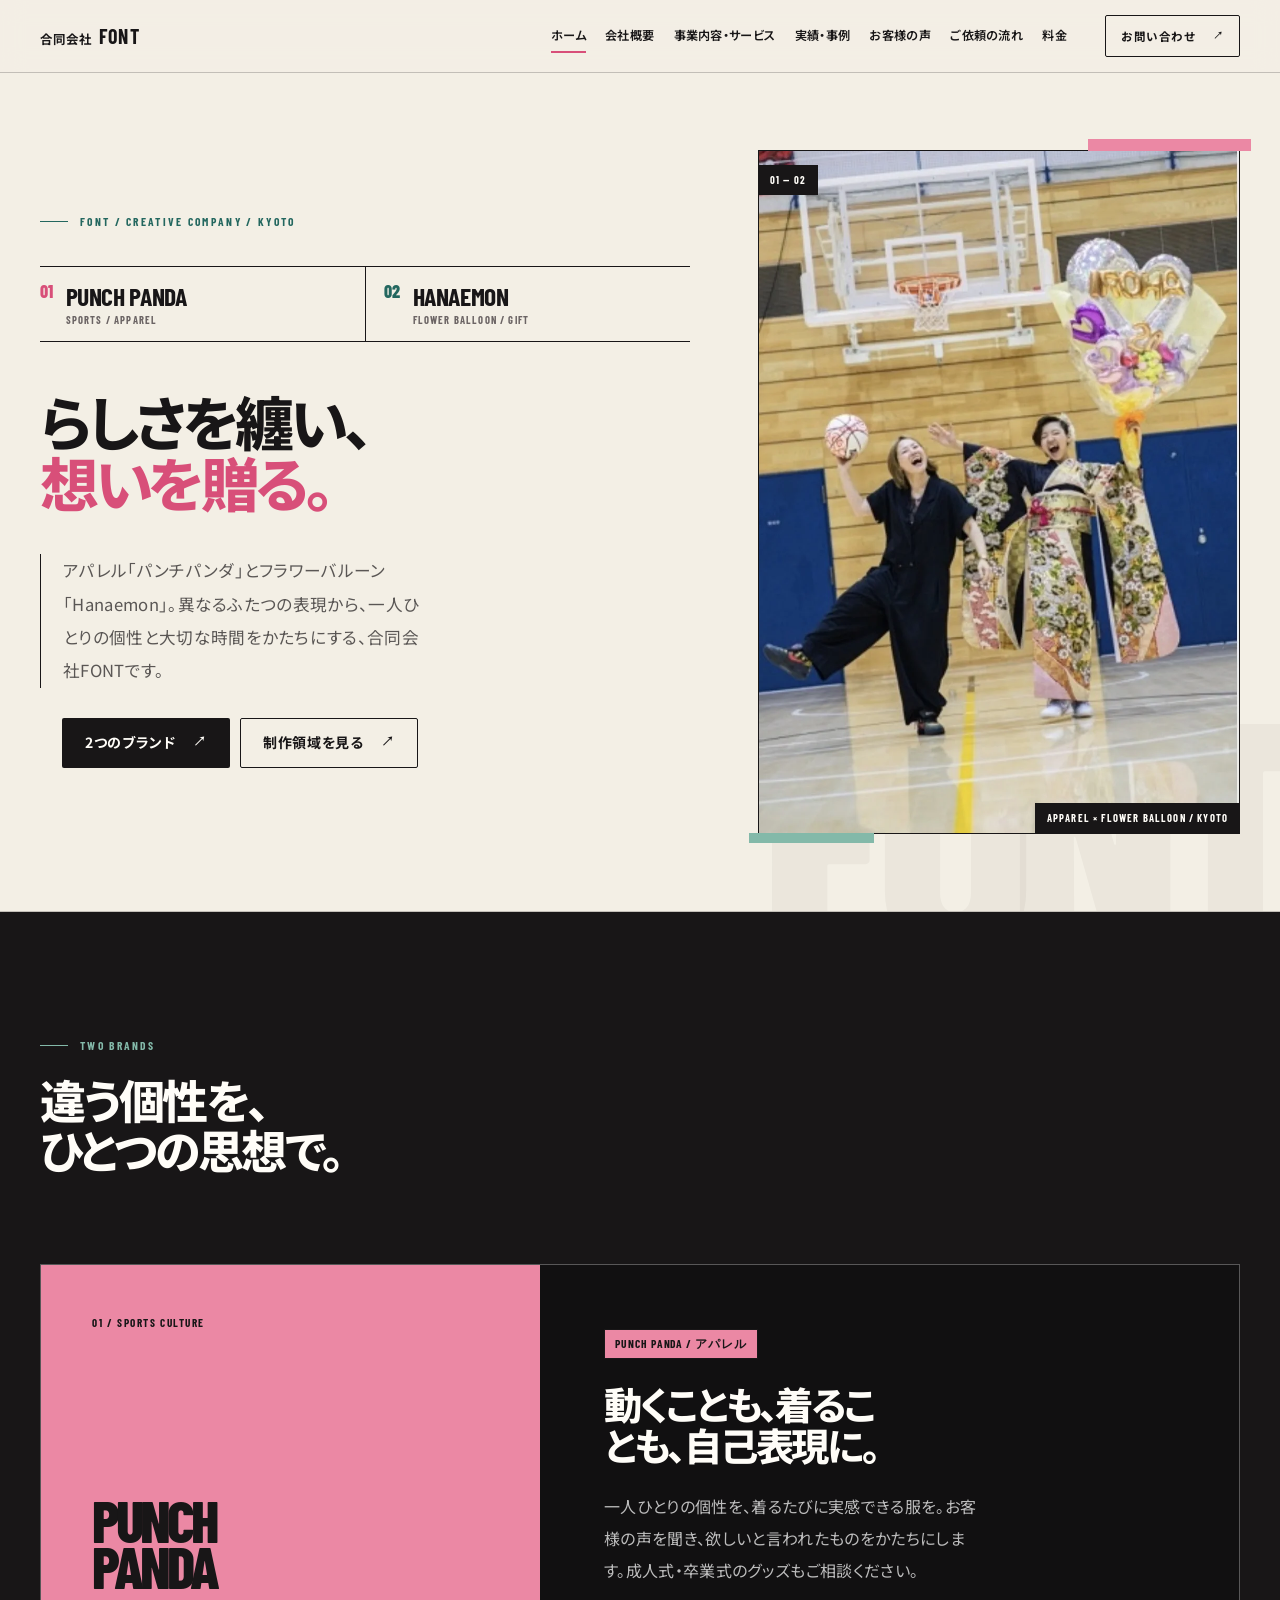
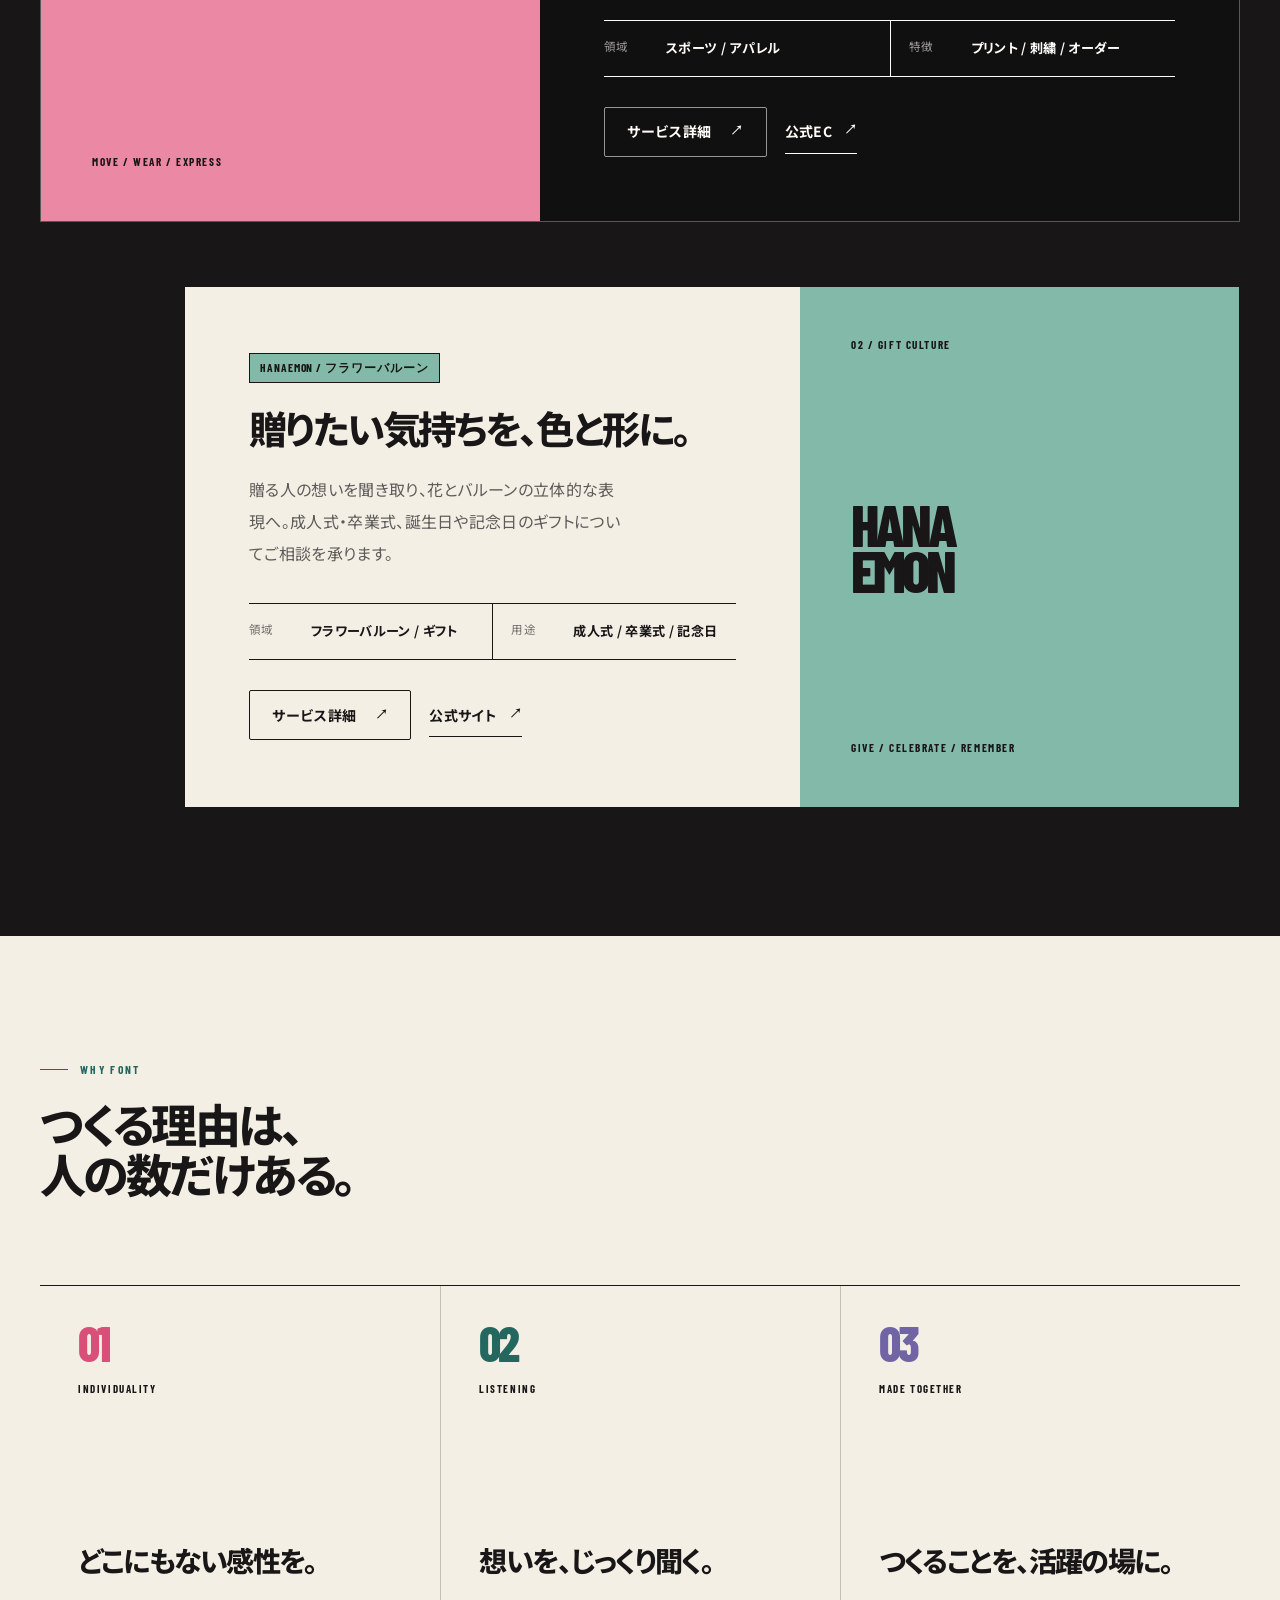
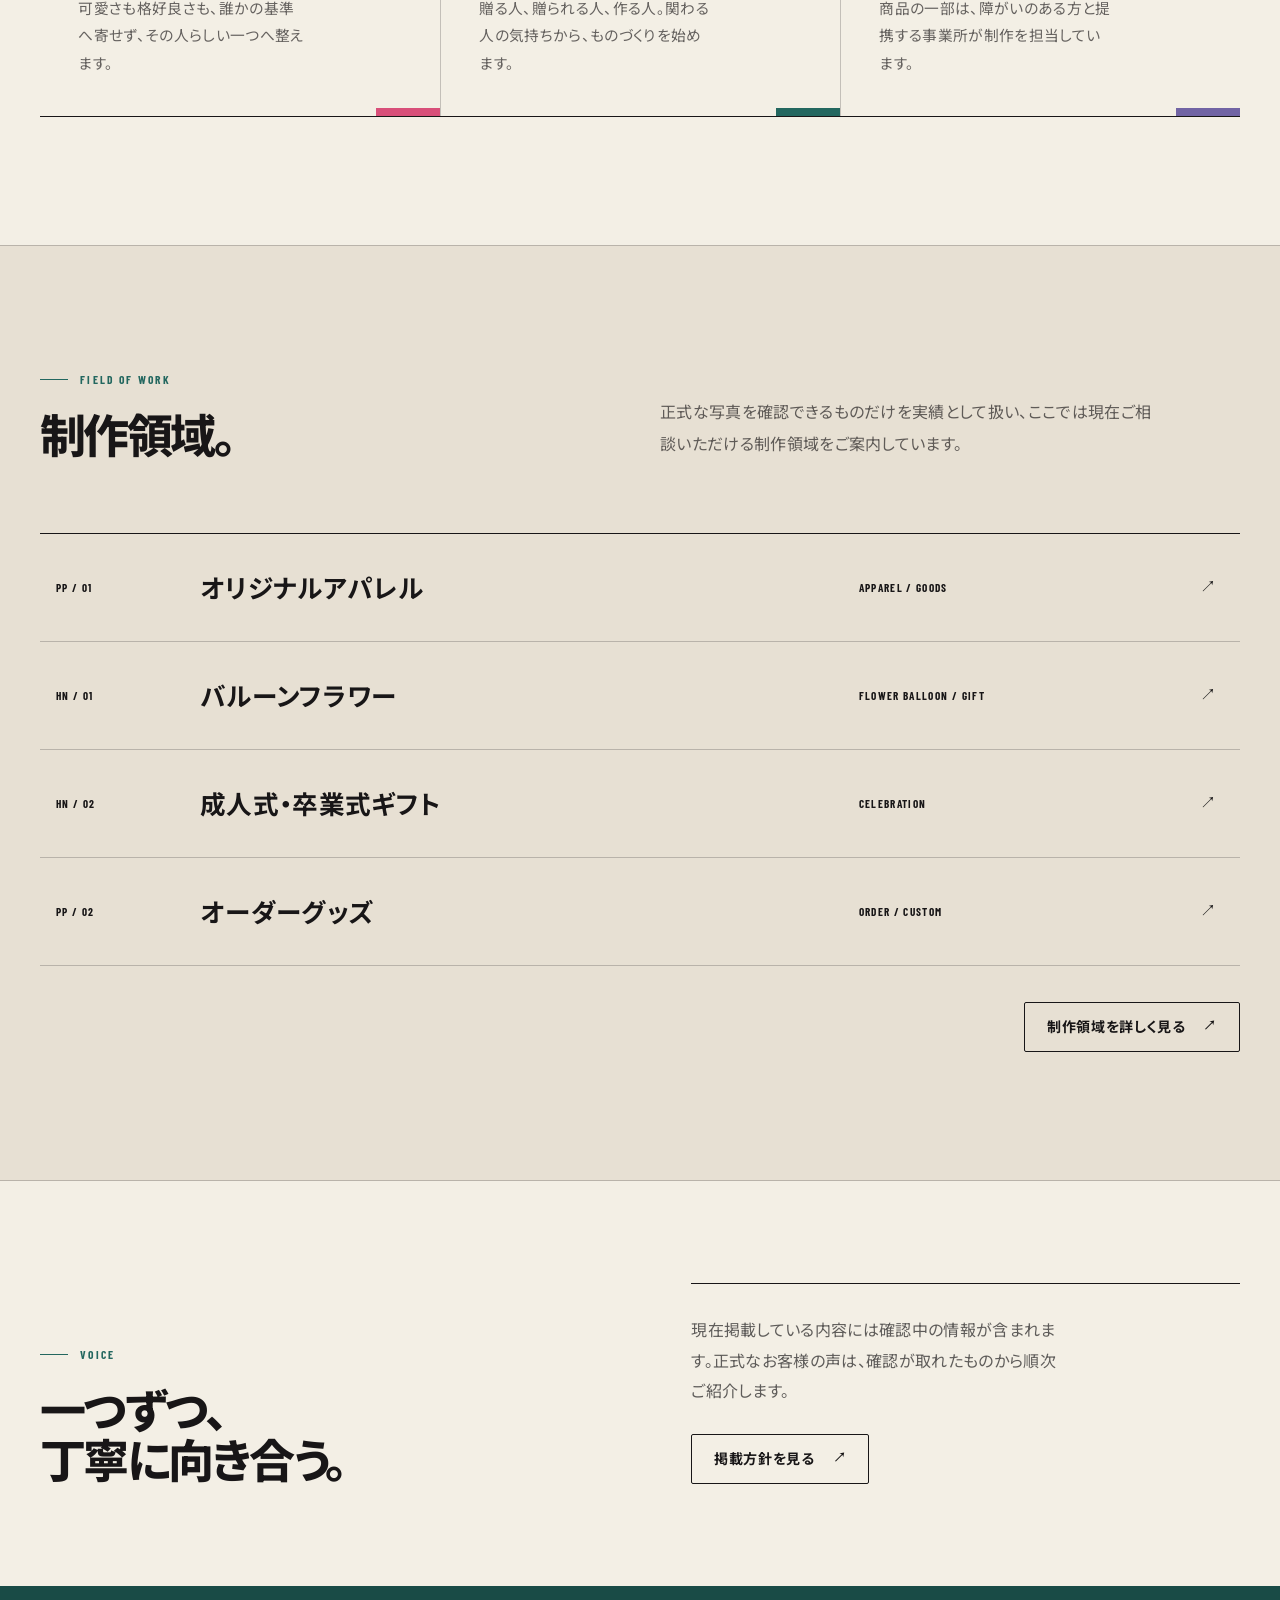
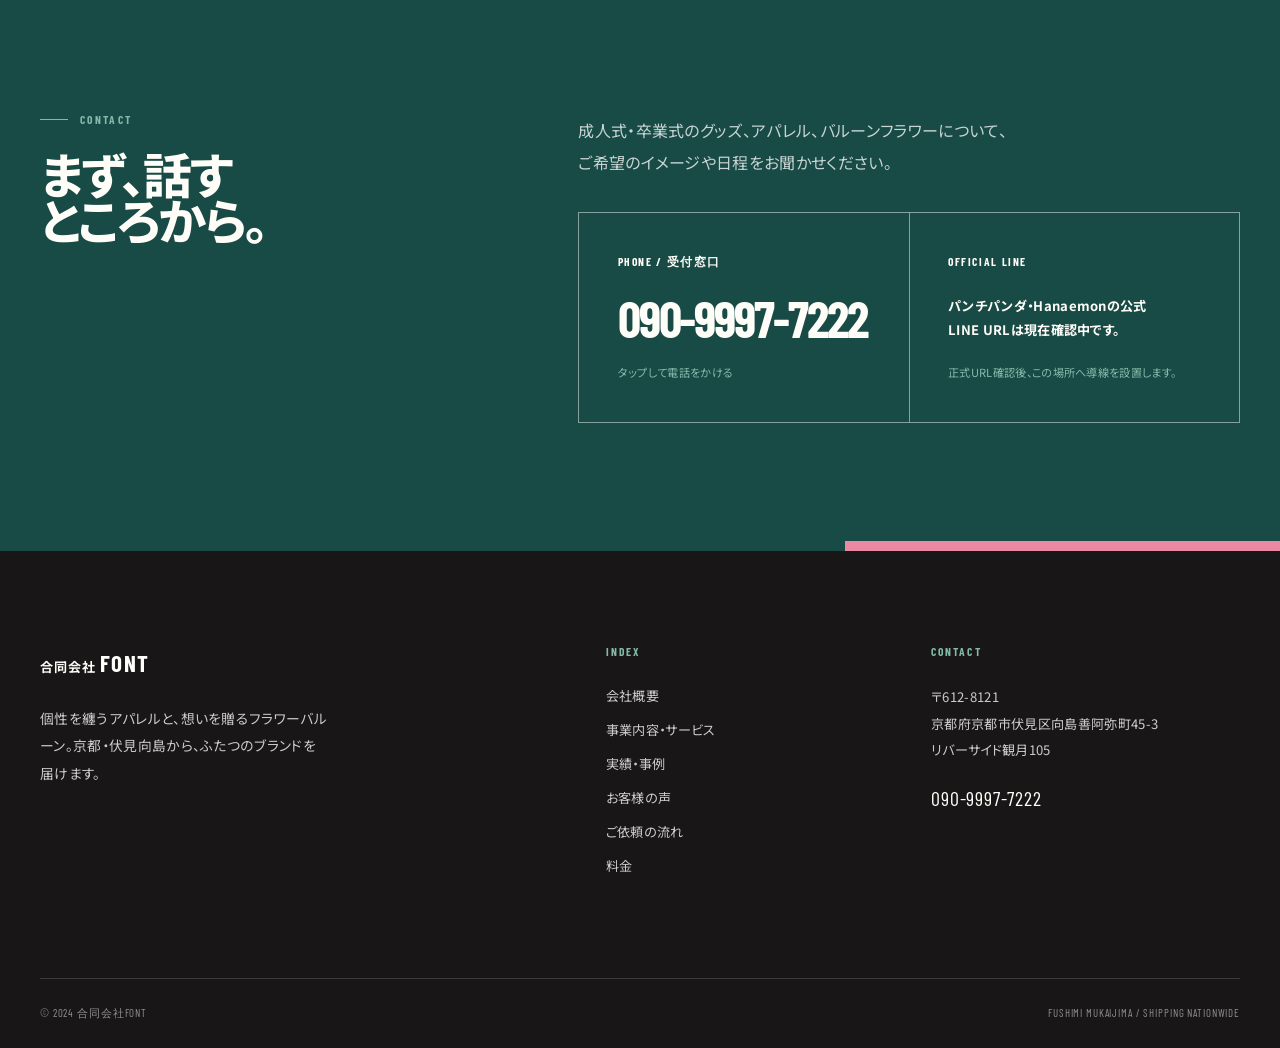
==== commit 507a9efd: "デザインの質感向上: タイポグラフィスケールの是正と上質な演出の追加 - 見出し・背景ゴースト数字の最大サイズを大幅に縮小し、抑制の効いた   「誰もが納得する」印象へ調整（デスクトップ・モバイル両方" ====
--- a/index.html
+++ b/index.html
@@ -58,7 +58,9 @@
         </div>
       </div>
       <figure class="hero-visual">
-        <img src="images/photo_1.webp" alt="成人式の振袖姿とバスケットボールユニフォーム姿の二人が、バルーンフラワーのブーケを手に笑い合う様子" width="917" height="1377" fetchpriority="high" decoding="async">
+        <span class="hero-visual-frame">
+          <img src="images/photo_1.webp" alt="成人式の振袖姿とバスケットボールユニフォーム姿の二人が、バルーンフラワーのブーケを手に笑い合う様子" width="917" height="1377" fetchpriority="high" decoding="async">
+        </span>
         <figcaption class="hero-visual-tag">APPAREL × FLOWER BALLOON / KYOTO</figcaption>
         <span class="hero-visual-index" aria-hidden="true">01 — 02</span>
       </figure>
--- a/css/style.css
+++ b/css/style.css
@@ -37,8 +37,8 @@
   --fs-base: 1rem;
   --fs-md: clamp(1.04rem, 1.2vw, 1.18rem);
   --fs-lg: clamp(1.5rem, 2.5vw, 2.25rem);
-  --fs-xl: clamp(2.6rem, 5vw, 5rem);
-  --fs-xxl: clamp(3.2rem, 7vw, 7.2rem);
+  --fs-xl: clamp(2rem, 3.6vw, 3.4rem);
+  --fs-xxl: clamp(2.4rem, 4.4vw, 4rem);
 
   --space-1: 8px;
   --space-2: 16px;
@@ -51,6 +51,8 @@
   --radius: 2px;
   --max-width: 1340px;
   --header-height: 72px;
+  --ease: cubic-bezier(0.22, 1, 0.36, 1);
+  --shadow-lift: 0 14px 28px rgba(24, 22, 23, 0.16);
 }
 
 *,
@@ -192,7 +194,7 @@
 }
 
 .section-head h2 {
-  max-width: 12ch;
+  max-width: 24ch;
   font-size: var(--fs-xl);
 }
 
@@ -244,7 +246,21 @@
   letter-spacing: 0.045em;
   line-height: 1.4;
   text-align: center;
-  transition: background-color 180ms ease, color 180ms ease, border-color 180ms ease;
+  transition: background-color 260ms var(--ease), color 260ms var(--ease),
+    border-color 260ms var(--ease), transform 260ms var(--ease), box-shadow 260ms var(--ease);
+}
+
+.btn:hover,
+.cta-pill:hover {
+  transform: translateY(-3px);
+  box-shadow: var(--shadow-lift);
+}
+
+.btn:active,
+.cta-pill:active {
+  transform: translateY(-1px);
+  box-shadow: none;
+  transition-duration: 100ms;
 }
 
 .btn::after,
@@ -253,7 +269,7 @@
   content: "↗";
   font-family: Arial, sans-serif;
   font-size: 0.9em;
-  transition: transform 180ms ease;
+  transition: transform 260ms var(--ease);
 }
 
 .btn:hover::after,
@@ -452,10 +468,10 @@
   position: absolute;
   right: -0.03em;
   bottom: -0.24em;
-  color: rgba(24, 22, 23, 0.035);
+  color: rgba(24, 22, 23, 0.04);
   content: "FONT";
   font-family: var(--font-display);
-  font-size: min(43vw, 42rem);
+  font-size: min(26vw, 22rem);
   font-weight: 800;
   letter-spacing: -0.08em;
   line-height: 1;
@@ -550,9 +566,9 @@
 }
 
 .hero h1 {
-  max-width: 8ch;
+  max-width: 15ch;
   margin-bottom: clamp(28px, 3.4vw, 46px);
-  font-size: clamp(4.2rem, 6.7vw, 7rem);
+  font-size: clamp(2.6rem, 4.6vw, 4.2rem);
   letter-spacing: -0.075em;
   line-height: 0.96;
 }
@@ -618,11 +634,24 @@
   background: var(--mint);
 }
 
+.hero-visual-frame {
+  position: absolute;
+  z-index: 1;
+  inset: 0;
+  overflow: hidden;
+  display: block;
+}
+
 .hero-visual img {
   width: 100%;
   height: 100%;
   object-fit: cover;
   object-position: 50% 48%;
+  transition: transform 900ms var(--ease);
+}
+
+.hero-visual:hover img {
+  transform: scale(1.035);
 }
 
 .hero-visual-tag,
@@ -701,7 +730,7 @@
 }
 
 .brand-type strong {
-  font-size: clamp(4rem, 7vw, 7.6rem);
+  font-size: clamp(2.8rem, 4.6vw, 5rem);
   font-weight: 800;
   letter-spacing: -0.07em;
 }
@@ -715,9 +744,9 @@
 }
 
 .brand-story-copy h3 {
-  max-width: 10ch;
+  max-width: 20ch;
   margin-bottom: 26px;
-  font-size: clamp(2.2rem, 4.2vw, 4.5rem);
+  font-size: clamp(1.8rem, 3vw, 2.8rem);
   line-height: 1.05;
 }
 
@@ -875,7 +904,7 @@
 .principle-index span {
   color: var(--rose);
   font-family: var(--font-display);
-  font-size: clamp(4.4rem, 6vw, 6.5rem);
+  font-size: clamp(2.6rem, 3.8vw, 4rem);
   font-weight: 800;
   letter-spacing: -0.06em;
   line-height: 0.8;
@@ -898,7 +927,7 @@
 }
 
 .principle-copy h3 {
-  max-width: 12ch;
+  max-width: 22ch;
   margin-bottom: 18px;
   font-size: clamp(1.45rem, 2.2vw, 2.2rem);
 }
@@ -1022,8 +1051,8 @@
 }
 
 .contact-cta h2 {
-  max-width: 8ch;
-  font-size: clamp(3.5rem, 6.5vw, 7rem);
+  max-width: 15ch;
+  font-size: clamp(2.2rem, 3.8vw, 3.6rem);
   line-height: 0.95;
 }
 
@@ -1115,9 +1144,9 @@
 }
 
 body:not(.page-home) .contact-cta h2 {
-  max-width: 10ch;
+  max-width: 20ch;
   margin-bottom: 26px;
-  font-size: clamp(3.2rem, 6vw, 6.4rem);
+  font-size: clamp(2rem, 3.4vw, 3.2rem);
 }
 
 body:not(.page-home) .contact-cta > .wrap > p:not(.kicker) {
@@ -1222,7 +1251,7 @@
   color: color-mix(in srgb, var(--page-accent, var(--teal)) 12%, transparent);
   content: attr(data-page-index);
   font-family: var(--font-display);
-  font-size: clamp(16rem, 34vw, 34rem);
+  font-size: clamp(7rem, 16vw, 14rem);
   font-weight: 800;
   letter-spacing: -0.08em;
   line-height: 1;
@@ -1255,9 +1284,9 @@
 }
 
 .page-hero h1 {
-  max-width: 11ch;
+  max-width: 20ch;
   grid-column: 1 / 9;
-  font-size: clamp(4rem, 8vw, 8rem);
+  font-size: clamp(2.4rem, 4.4vw, 3.8rem);
   line-height: 0.92;
 }
 
@@ -1292,7 +1321,7 @@
   margin: 0.12em 0.12em 0 0;
   color: var(--page-accent);
   font-family: var(--font-display);
-  font-size: 4.7rem;
+  font-size: 3.4rem;
   font-weight: 800;
   line-height: 0.75;
 }
@@ -1354,7 +1383,7 @@
 }
 
 .service-brand-head span {
-  font-size: clamp(4rem, 6vw, 6.5rem);
+  font-size: clamp(2.6rem, 3.8vw, 4rem);
   font-weight: 800;
   letter-spacing: -0.06em;
   line-height: 0.8;
@@ -1372,7 +1401,7 @@
   align-items: center;
   border-right: 1px solid currentColor;
   font-family: var(--font-display);
-  font-size: clamp(4rem, 7vw, 7.2rem);
+  font-size: clamp(2.8rem, 4.4vw, 4.8rem);
   font-weight: 800;
   letter-spacing: -0.07em;
   line-height: 0.76;
@@ -1386,7 +1415,7 @@
 
 .service-brand-copy h3 {
   margin-bottom: 24px;
-  font-size: clamp(2.4rem, 4vw, 4.5rem);
+  font-size: clamp(1.8rem, 3vw, 2.8rem);
 }
 
 .service-brand-copy > p {
@@ -1460,6 +1489,7 @@
 
 .work-feature figure {
   position: relative;
+  overflow: hidden;
   min-height: 660px;
   border: 1px solid var(--ink);
   background: var(--ink);
@@ -1483,6 +1513,11 @@
   width: 100%;
   height: 100%;
   object-fit: cover;
+  transition: transform 900ms var(--ease);
+}
+
+.work-feature figure:hover img {
+  transform: scale(1.035);
 }
 
 .work-feature-copy {
@@ -1492,7 +1527,7 @@
 }
 
 .work-feature-copy h2 {
-  max-width: 11ch;
+  max-width: 20ch;
   margin-bottom: 26px;
   font-size: var(--fs-xl);
 }
@@ -1565,7 +1600,7 @@
   margin-bottom: 80px;
   color: var(--page-accent);
   font-family: var(--font-display);
-  font-size: 3.8rem;
+  font-size: 2.6rem;
   font-weight: 800;
   line-height: 0.8;
 }
@@ -1595,7 +1630,7 @@
   overflow: hidden;
   color: color-mix(in srgb, var(--page-accent) 28%, transparent);
   font-family: var(--font-display);
-  font-size: clamp(8rem, 18vw, 18rem);
+  font-size: clamp(4rem, 9vw, 8rem);
   font-weight: 800;
   letter-spacing: -0.08em;
   line-height: 0.72;
@@ -1606,7 +1641,7 @@
 }
 
 .voice-holding h2 {
-  max-width: 12ch;
+  max-width: 22ch;
   margin-bottom: 24px;
   font-size: var(--fs-xl);
 }
@@ -1637,7 +1672,7 @@
   margin-bottom: 58px;
   color: var(--page-accent);
   font-family: var(--font-display);
-  font-size: clamp(3.8rem, 5vw, 5.8rem);
+  font-size: clamp(2.4rem, 3.2vw, 3.4rem);
   font-weight: 800;
   letter-spacing: -0.05em;
   line-height: 0.8;
@@ -1689,14 +1724,14 @@
 .not-found-index {
   color: var(--rose);
   font-family: var(--font-display);
-  font-size: clamp(12rem, 30vw, 30rem);
+  font-size: clamp(6rem, 14vw, 11rem);
   font-weight: 800;
   letter-spacing: -0.09em;
   line-height: 0.7;
 }
 
 .not-found-copy h1 {
-  max-width: 10ch;
+  max-width: 20ch;
   margin-bottom: 28px;
   font-size: var(--fs-xl);
 }
@@ -1828,8 +1863,8 @@
   }
 
   .hero h1 {
-    max-width: 9ch;
-    font-size: clamp(4rem, 12vw, 6.5rem);
+    max-width: 16ch;
+    font-size: clamp(3rem, 9vw, 4.2rem);
   }
 
   .hero-visual {
@@ -1981,7 +2016,7 @@
   }
 
   .section-head h2 {
-    font-size: clamp(2.45rem, 12vw, 3.8rem);
+    font-size: clamp(1.9rem, 8vw, 2.6rem);
   }
 
   .hero-main {
@@ -2024,7 +2059,7 @@
 
   .hero h1 {
     margin-bottom: 24px;
-    font-size: clamp(3.35rem, 15vw, 5rem);
+    font-size: clamp(2.4rem, 11vw, 3.4rem);
     line-height: 0.96;
   }
 
@@ -2087,7 +2122,7 @@
   }
 
   .brand-type strong {
-    font-size: clamp(3.7rem, 18vw, 5.7rem);
+    font-size: clamp(2.6rem, 13vw, 3.6rem);
   }
 
   .brand-story-copy {
@@ -2096,7 +2131,7 @@
   }
 
   .brand-story-copy h3 {
-    font-size: clamp(2rem, 9vw, 3rem);
+    font-size: clamp(1.7rem, 7vw, 2.4rem);
   }
 
   .brand-facts {
@@ -2126,7 +2161,7 @@
   }
 
   .principle-index span {
-    font-size: 4.8rem;
+    font-size: 3rem;
   }
 
   .gallery-section {
@@ -2170,7 +2205,7 @@
   }
 
   .contact-cta h2 {
-    font-size: clamp(3.2rem, 16vw, 5rem);
+    font-size: clamp(2.2rem, 12vw, 3.2rem);
   }
 
   .contact-route {
@@ -2184,7 +2219,7 @@
   }
 
   .contact-phone strong {
-    font-size: clamp(2rem, 10vw, 3rem);
+    font-size: clamp(1.7rem, 8vw, 2.4rem);
   }
 
   .contact-ctas {
@@ -2226,7 +2261,7 @@
 
   .page-hero::before {
     right: -0.03em;
-    font-size: 18rem;
+    font-size: 9rem;
   }
 
   .page-hero .wrap {
@@ -2234,7 +2269,7 @@
   }
 
   .page-hero h1 {
-    font-size: clamp(3.6rem, 17vw, 5.8rem);
+    font-size: clamp(2.4rem, 12vw, 3.4rem);
   }
 
   .page-hero .lead {
@@ -2271,13 +2306,13 @@
   }
 
   .service-brand-head span {
-    font-size: 3.5rem;
+    font-size: 2.4rem;
   }
 
   .service-brand-name {
     min-height: 240px;
     padding: 26px;
-    font-size: clamp(3.5rem, 17vw, 5.5rem);
+    font-size: clamp(2.4rem, 13vw, 3.4rem);
   }
 
   .service-brand-copy {
@@ -2352,7 +2387,7 @@
   }
 
   .not-found-index {
-    font-size: 12rem;
+    font-size: 6rem;
   }
 }
 
